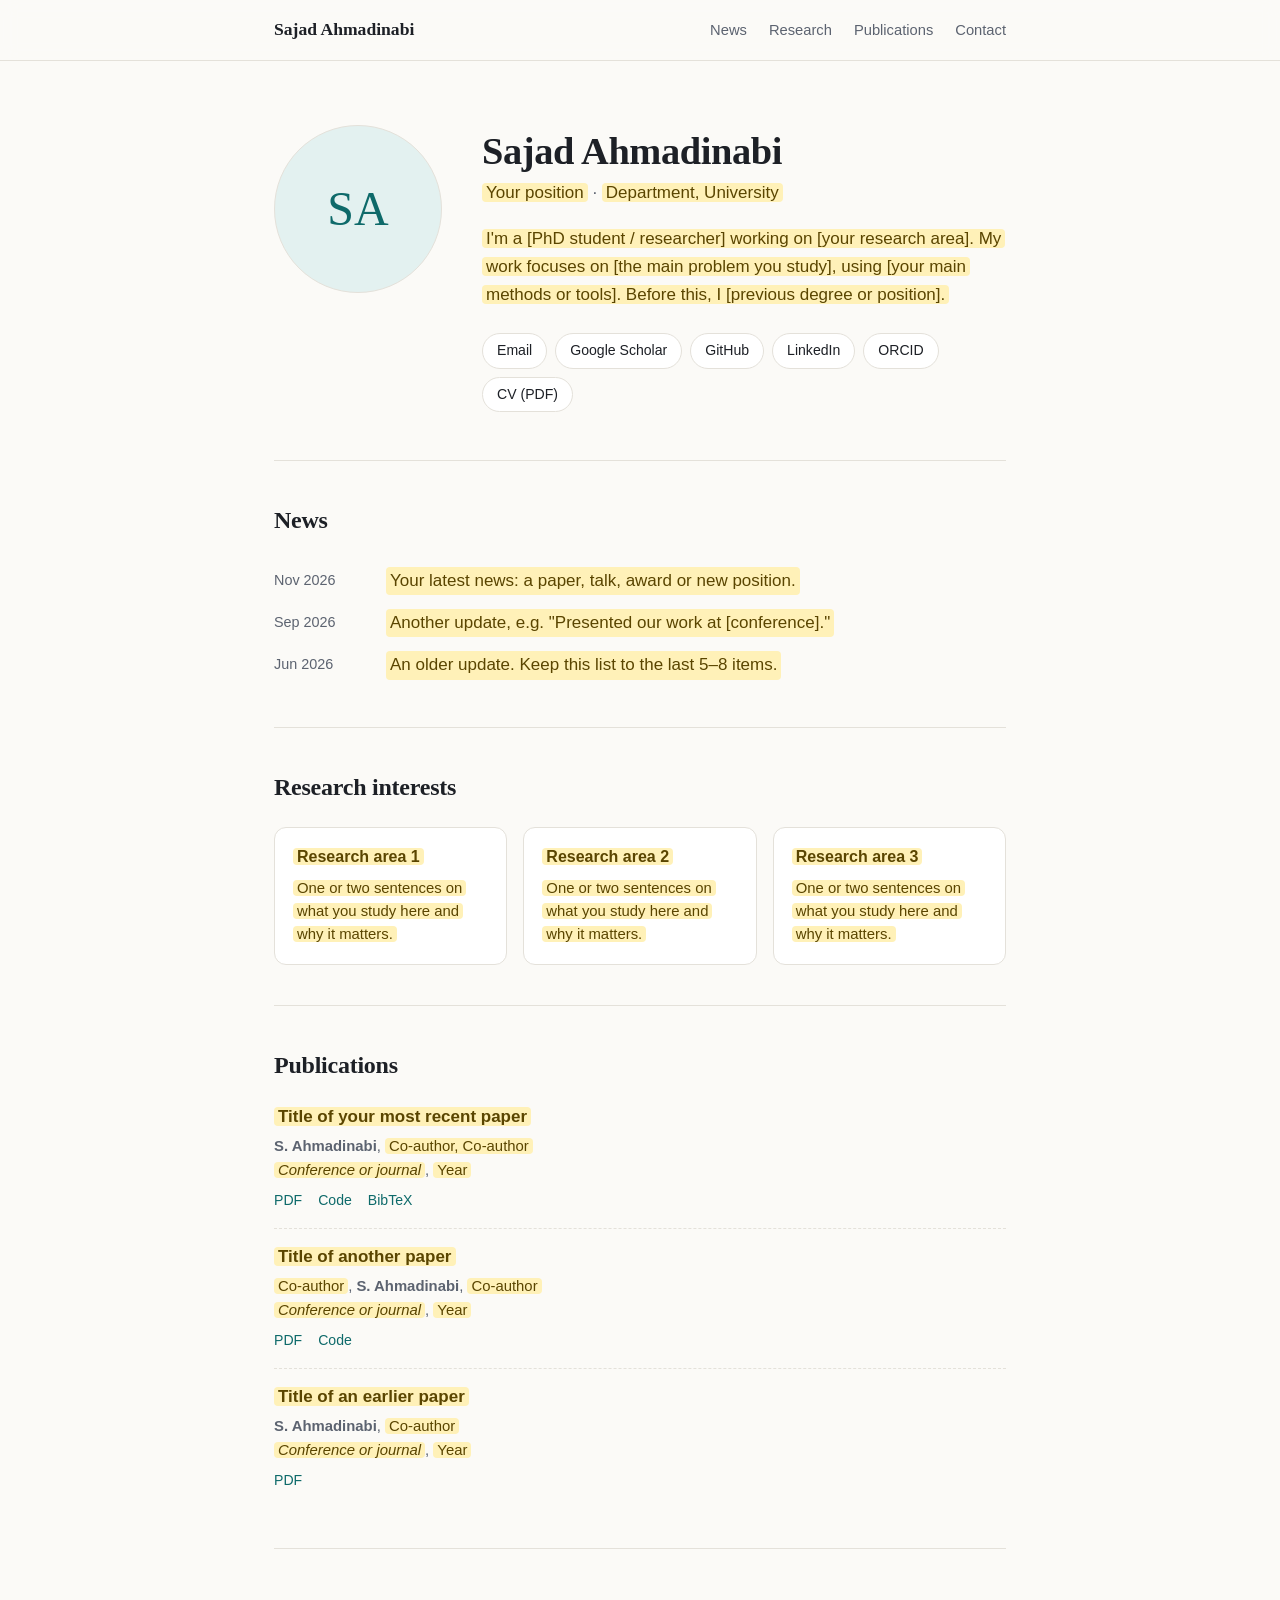
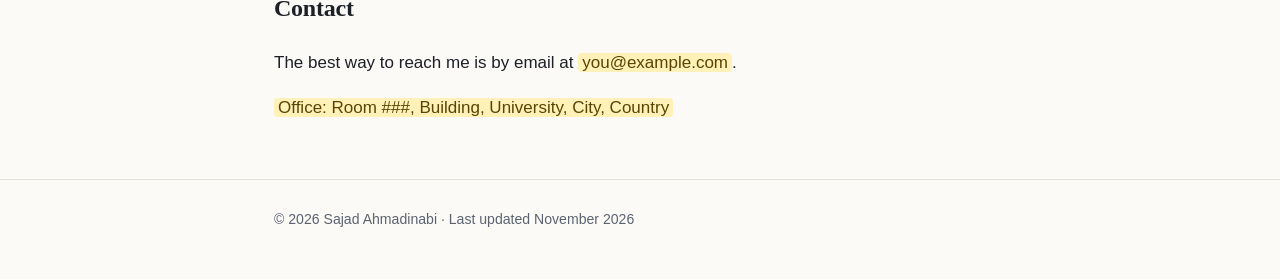
==== index.html @ 88eba930 "First draft of personal website Co-Authored-By: Claude Opus 5.5 <noreply@anthropic.com>" ====
<!DOCTYPE html>
<html lang="en">
<head>
  <meta charset="utf-8">
  <meta name="viewport" content="width=device-width, initial-scale=1">
  <title>Sajad Ahmadinabi</title>
  <meta name="description" content="Personal website of Sajad Ahmadinabi: research, publications and contact.">
  <link rel="stylesheet" href="style.css">
</head>
<body>
  <!--
    DRAFT: everything highlighted in yellow (class="todo") is placeholder text.
    Replace it with your own content, then remove the <span class="todo"> wrapper.
  -->

  <header class="site-header">
    <div class="wrap header-inner">
      <a class="brand" href="#top">Sajad Ahmadinabi</a>
      <nav aria-label="Sections">
        <a href="#news">News</a>
        <a href="#research">Research</a>
        <a href="#publications">Publications</a>
        <a href="#contact">Contact</a>
      </nav>
    </div>
  </header>

  <main id="top" class="wrap">

    <!-- ===== About ===== -->
    <section class="hero" aria-labelledby="name">
      <!-- To use a photo: put photo.jpg in this folder and replace the div below with
           <img class="photo" src="photo.jpg" alt="Photo of Sajad Ahmadinabi"> -->
      <div class="photo" aria-hidden="true">SA</div>

      <div>
        <h1 id="name">Sajad Ahmadinabi</h1>
        <p class="role"><span class="todo">Your position</span> · <span class="todo">Department, University</span></p>

        <p>
          <span class="todo">I'm a [PhD student / researcher] working on [your research area].
          My work focuses on [the main problem you study], using [your main methods or tools].
          Before this, I [previous degree or position].</span>
        </p>

        <ul class="links">
          <li><a href="mailto:you@example.com">Email</a></li>
          <li><a href="#" title="Add your Google Scholar link">Google Scholar</a></li>
          <li><a href="#" title="Add your GitHub link">GitHub</a></li>
          <li><a href="#" title="Add your LinkedIn link">LinkedIn</a></li>
          <li><a href="#" title="Add your ORCID link">ORCID</a></li>
          <li><a href="cv.pdf">CV (PDF)</a></li>
        </ul>
      </div>
    </section>

    <!-- ===== News ===== -->
    <section id="news" aria-labelledby="news-title">
      <h2 id="news-title">News</h2>
      <ul class="news">
        <li>
          <time datetime="2026-11">Nov 2026</time>
          <span class="todo">Your latest news: a paper, talk, award or new position.</span>
        </li>
        <li>
          <time datetime="2026-09">Sep 2026</time>
          <span class="todo">Another update, e.g. "Presented our work at [conference]."</span>
        </li>
        <li>
          <time datetime="2026-06">Jun 2026</time>
          <span class="todo">An older update. Keep this list to the last 5–8 items.</span>
        </li>
      </ul>
    </section>

    <!-- ===== Research ===== -->
    <section id="research" aria-labelledby="research-title">
      <h2 id="research-title">Research interests</h2>
      <div class="cards">
        <article class="card">
          <h3><span class="todo">Research area 1</span></h3>
          <p><span class="todo">One or two sentences on what you study here and why it matters.</span></p>
        </article>
        <article class="card">
          <h3><span class="todo">Research area 2</span></h3>
          <p><span class="todo">One or two sentences on what you study here and why it matters.</span></p>
        </article>
        <article class="card">
          <h3><span class="todo">Research area 3</span></h3>
          <p><span class="todo">One or two sentences on what you study here and why it matters.</span></p>
        </article>
      </div>
    </section>

    <!-- ===== Publications ===== -->
    <section id="publications" aria-labelledby="pubs-title">
      <h2 id="pubs-title">Publications</h2>
      <ol class="pubs" reversed>
        <li>
          <span class="pub-title"><span class="todo">Title of your most recent paper</span></span>
          <span class="pub-authors"><strong>S. Ahmadinabi</strong>, <span class="todo">Co-author, Co-author</span></span>
          <span class="pub-venue"><em class="todo">Conference or journal</em>, <span class="todo">Year</span></span>
          <span class="pub-links"><a href="#">PDF</a><a href="#">Code</a><a href="#">BibTeX</a></span>
        </li>
        <li>
          <span class="pub-title"><span class="todo">Title of another paper</span></span>
          <span class="pub-authors"><span class="todo">Co-author</span>, <strong>S. Ahmadinabi</strong>, <span class="todo">Co-author</span></span>
          <span class="pub-venue"><em class="todo">Conference or journal</em>, <span class="todo">Year</span></span>
          <span class="pub-links"><a href="#">PDF</a><a href="#">Code</a></span>
        </li>
        <li>
          <span class="pub-title"><span class="todo">Title of an earlier paper</span></span>
          <span class="pub-authors"><strong>S. Ahmadinabi</strong>, <span class="todo">Co-author</span></span>
          <span class="pub-venue"><em class="todo">Conference or journal</em>, <span class="todo">Year</span></span>
          <span class="pub-links"><a href="#">PDF</a></span>
        </li>
      </ol>
    </section>

    <!-- ===== Contact ===== -->
    <section id="contact" aria-labelledby="contact-title">
      <h2 id="contact-title">Contact</h2>
      <p>
        The best way to reach me is by email at
        <a href="mailto:you@example.com"><span class="todo">you@example.com</span></a>.
      </p>
      <p class="muted"><span class="todo">Office: Room ###, Building, University, City, Country</span></p>
    </section>

  </main>

  <footer>
    <div class="wrap">
      © 2026 Sajad Ahmadinabi · Last updated November 2026
    </div>
  </footer>
</body>
</html>
---- style.css ----
/* ---------- Colors & fonts (edit these to restyle the whole site) ---------- */
:root {
  --bg: #fbfaf7;
  --surface: #ffffff;
  --text: #1d2026;
  --muted: #5c6370;
  --line: #e4e1da;
  --accent: #0e6a6a;
  --accent-soft: #e3f1f0;
  --todo: #fff1b8;
  --todo-text: #5a4500;
  --serif: "Iowan Old Style", "Palatino Linotype", Palatino, Georgia, serif;
  --sans: -apple-system, BlinkMacSystemFont, "Segoe UI", Roboto, "Helvetica Neue", Arial, sans-serif;
}

@media (prefers-color-scheme: dark) {
  :root {
    --bg: #14161a;
    --surface: #1b1e23;
    --text: #e7e8ea;
    --muted: #9aa1ab;
    --line: #2b2f36;
    --accent: #6cc7c1;
    --accent-soft: #1d3332;
    --todo: #4a3f12;
    --todo-text: #ffe9a3;
  }
}

/* ---------- Base ---------- */
* { box-sizing: border-box; }

html {
  scroll-behavior: smooth;
  scroll-padding-top: 76px;
}

body {
  margin: 0;
  background: var(--bg);
  color: var(--text);
  font: 17px/1.65 var(--sans);
  -webkit-font-smoothing: antialiased;
}

.wrap {
  max-width: 780px;
  margin: 0 auto;
  padding: 0 24px;
}

a { color: var(--accent); text-decoration: none; }
a:hover { text-decoration: underline; text-underline-offset: 3px; }

h1, h2 {
  font-family: var(--serif);
  font-weight: 600;
  letter-spacing: -0.01em;
}

.muted { color: var(--muted); }

/* Placeholder highlight: delete once all content is filled in */
.todo {
  background: var(--todo);
  color: var(--todo-text);
  border-radius: 4px;
  padding: 0 4px;
  -webkit-box-decoration-break: clone;
  box-decoration-break: clone;
}

/* ---------- Header ---------- */
.site-header {
  position: sticky;
  top: 0;
  z-index: 10;
  background: color-mix(in srgb, var(--bg) 88%, transparent);
  -webkit-backdrop-filter: blur(8px);
  backdrop-filter: blur(8px);
  border-bottom: 1px solid var(--line);
}

.header-inner {
  display: flex;
  align-items: center;
  justify-content: space-between;
  gap: 16px;
  height: 60px;
}

.brand {
  font-family: var(--serif);
  font-weight: 600;
  font-size: 1.1rem;
  color: var(--text);
}
.brand:hover { text-decoration: none; }

nav { display: flex; gap: 22px; font-size: 0.92rem; }
nav a { color: var(--muted); }
nav a:hover { color: var(--text); text-decoration: none; }

/* ---------- Sections ---------- */
section {
  padding: 40px 0;
  border-top: 1px solid var(--line);
}

h2 { font-size: 1.5rem; margin: 0 0 20px; }

/* ---------- Hero / About ---------- */
.hero {
  display: grid;
  grid-template-columns: 168px 1fr;
  gap: 40px;
  align-items: start;
  padding: 64px 0 48px;
  border-top: 0;
}

.photo {
  width: 168px;
  height: 168px;
  border-radius: 50%;
  border: 1px solid var(--line);
  background: var(--accent-soft);
  color: var(--accent);
  display: grid;
  place-items: center;
  font-family: var(--serif);
  font-size: 3rem;
  object-fit: cover;
}

h1 {
  font-size: 2.4rem;
  line-height: 1.15;
  margin: 4px 0 6px;
}

.role { color: var(--muted); margin: 0 0 18px; }

.links {
  list-style: none;
  padding: 0;
  margin: 24px 0 0;
  display: flex;
  flex-wrap: wrap;
  gap: 8px;
}

.links a {
  display: inline-block;
  padding: 5px 14px;
  border: 1px solid var(--line);
  border-radius: 999px;
  background: var(--surface);
  color: var(--text);
  font-size: 0.88rem;
}
.links a:hover {
  border-color: var(--accent);
  color: var(--accent);
  text-decoration: none;
}

/* ---------- News ---------- */
.news { list-style: none; margin: 0; padding: 0; }

.news li {
  display: grid;
  grid-template-columns: 96px 1fr;
  gap: 16px;
  padding: 7px 0;
}

.news li > span { justify-self: start; }

.news time {
  color: var(--muted);
  font-size: 0.9rem;
  font-variant-numeric: tabular-nums;
  padding-top: 2px;
}

/* ---------- Research cards ---------- */
.cards {
  display: grid;
  grid-template-columns: repeat(3, 1fr);
  gap: 16px;
}

.card {
  background: var(--surface);
  border: 1px solid var(--line);
  border-radius: 12px;
  padding: 18px;
}
.card h3 { margin: 0 0 8px; font-size: 1rem; line-height: 1.4; }
.card p { margin: 0; color: var(--muted); font-size: 0.93rem; line-height: 1.55; }

/* ---------- Publications ---------- */
.pubs { list-style: none; margin: 0; padding: 0; }

.pubs li {
  padding: 16px 0;
  border-bottom: 1px dashed var(--line);
}
.pubs li:first-child { padding-top: 0; }
.pubs li:last-child { border-bottom: 0; }

.pub-title { display: block; font-weight: 600; line-height: 1.45; margin-bottom: 4px; }
.pub-authors,
.pub-venue { display: block; color: var(--muted); font-size: 0.93rem; }

.pub-links {
  display: flex;
  gap: 16px;
  margin-top: 6px;
  font-size: 0.88rem;
}

/* ---------- Footer ---------- */
footer {
  border-top: 1px solid var(--line);
  padding: 28px 0 48px;
  color: var(--muted);
  font-size: 0.88rem;
}

/* ---------- Small screens ---------- */
@media (max-width: 680px) {
  body { font-size: 16px; }
  .hero { grid-template-columns: 1fr; gap: 20px; padding: 40px 0 36px; }
  .photo { width: 116px; height: 116px; font-size: 2.2rem; }
  h1 { font-size: 2rem; }
  .cards { grid-template-columns: 1fr; }
  .news li { grid-template-columns: 1fr; gap: 0; }
}

@media (max-width: 520px) {
  .brand { display: none; }
  nav { width: 100%; justify-content: space-between; gap: 0; }
}
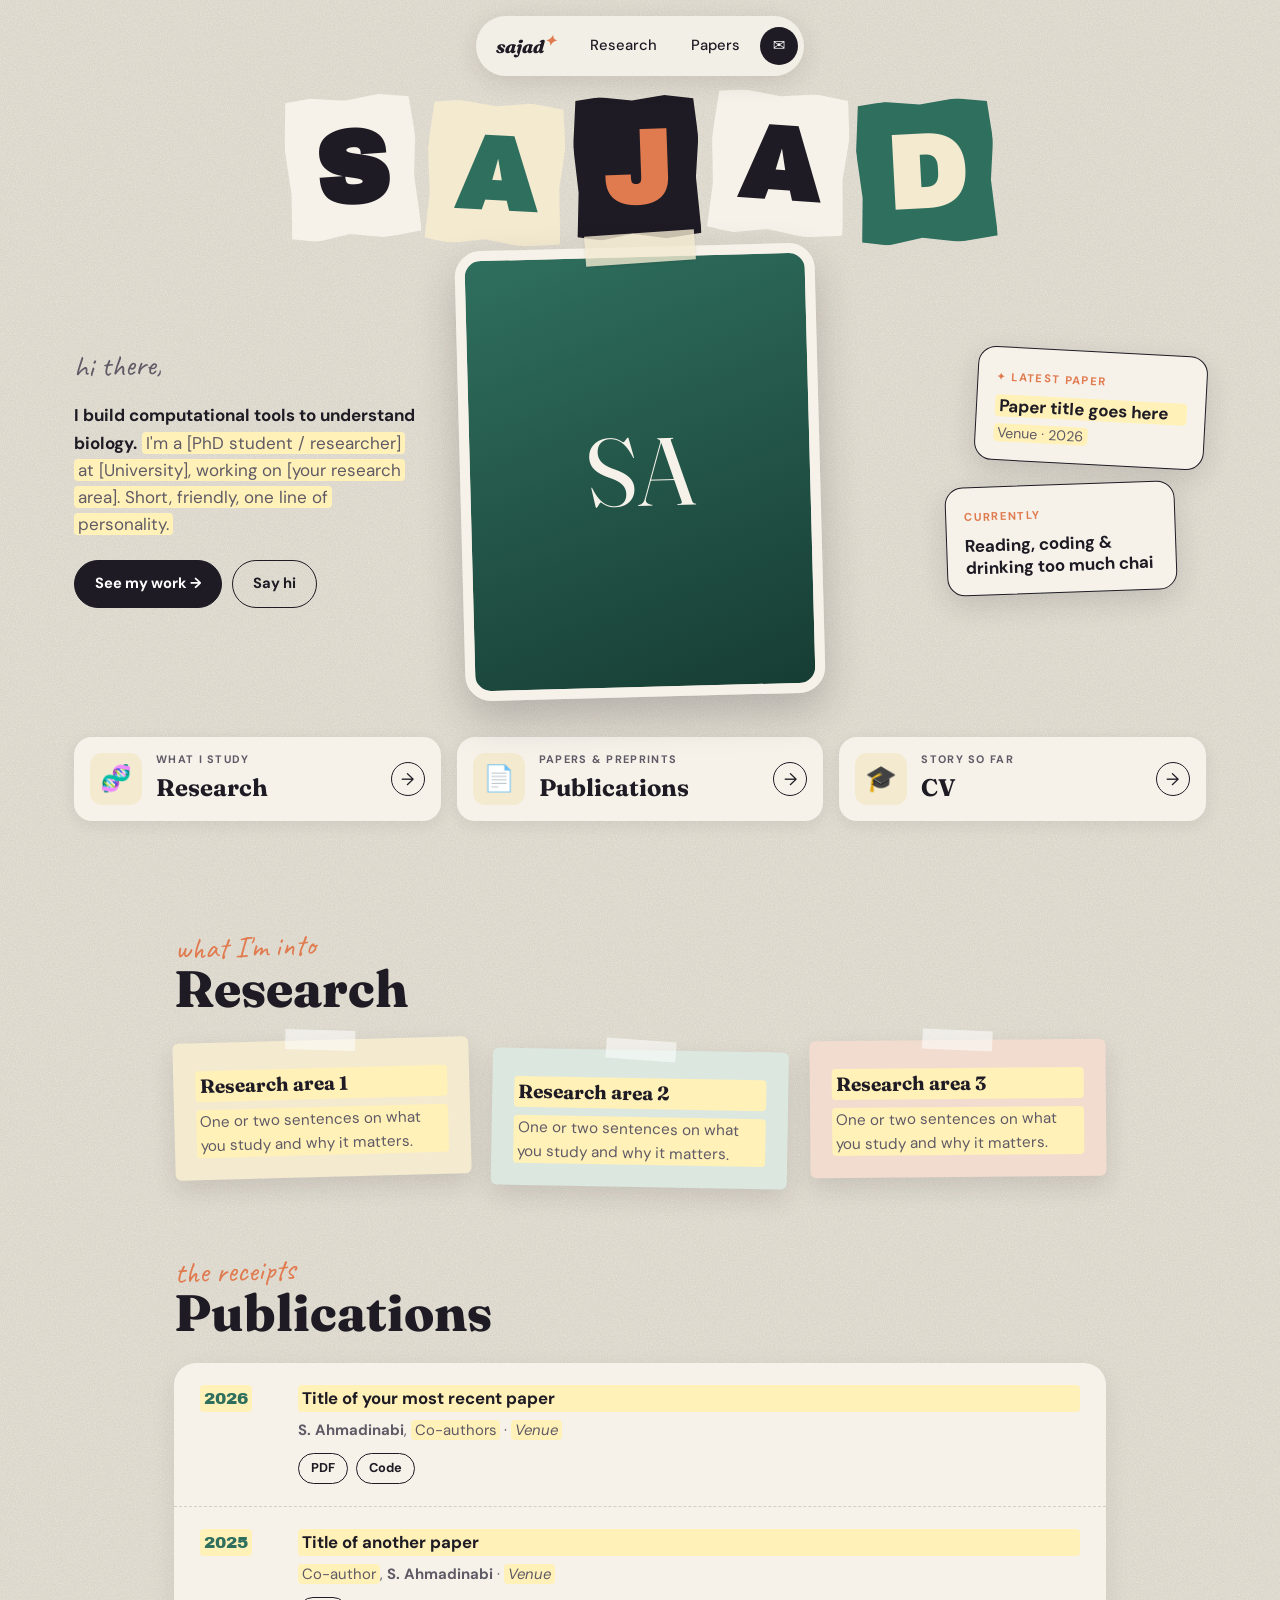
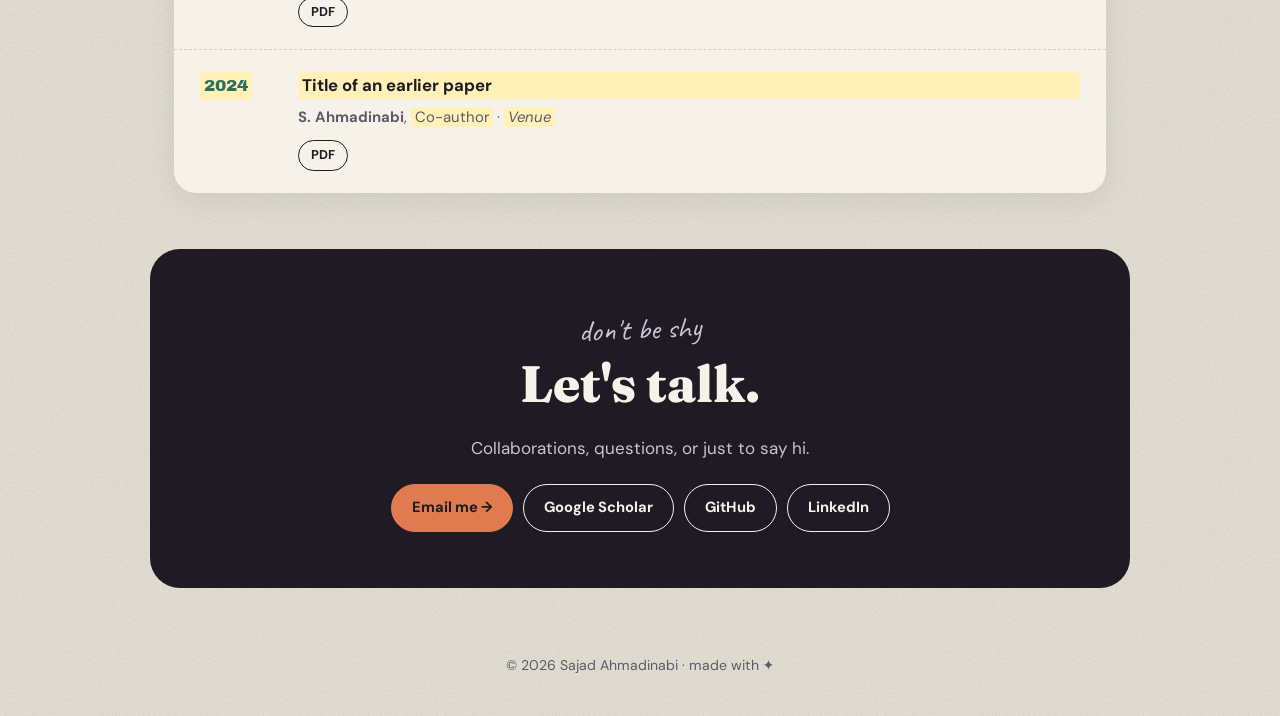
==== commit 6d34ea84: "Redesign in scrapbook collage style Co-Authored-By: Claude Opus 5.5 <noreply@anthropic.com>" ====
--- a/index.html
+++ b/index.html
@@ -5,134 +5,97 @@
   <meta name="viewport" content="width=device-width, initial-scale=1">
   <title>Sajad Ahmadinabi</title>
   <meta name="description" content="Personal website of Sajad Ahmadinabi: research, publications and contact.">
+  <link rel="preconnect" href="https://fonts.googleapis.com">
+  <link rel="preconnect" href="https://fonts.gstatic.com" crossorigin>
+  <link href="https://fonts.googleapis.com/css2?family=Archivo+Black&family=Caveat:wght@600&family=DM+Sans:opsz,wght@9..40,400;9..40,500;9..40,700&family=Fraunces:opsz,wght@9..144,700;9..144,800&display=swap" rel="stylesheet">
   <link rel="stylesheet" href="style.css">
 </head>
 <body>
-  <!--
-    DRAFT: everything highlighted in yellow (class="todo") is placeholder text.
-    Replace it with your own content, then remove the <span class="todo"> wrapper.
-  -->
+  <!-- Yellow-highlighted text (class="todo") is placeholder content to replace. -->
 
-  <header class="site-header">
-    <div class="wrap header-inner">
-      <a class="brand" href="#top">Sajad Ahmadinabi</a>
-      <nav aria-label="Sections">
-        <a href="#news">News</a>
-        <a href="#research">Research</a>
-        <a href="#publications">Publications</a>
-        <a href="#contact">Contact</a>
-      </nav>
+  <nav class="pill-nav" aria-label="Sections">
+    <a class="logo" href="#top">sajad<span class="spark">✦</span></a>
+    <a href="#research">Research</a>
+    <a href="#publications">Papers</a>
+    <a href="#contact" class="nav-dot" aria-label="Contact">✉</a>
+  </nav>
+
+  <header id="top" class="hero">
+    <h1 class="tiles" aria-label="Sajad">
+      <span class="tile t1">S</span><span class="tile t2">A</span><span class="tile t3">J</span><span class="tile t4">A</span><span class="tile t5">D</span>
+    </h1>
+
+    <div class="hero-grid">
+      <div class="intro">
+        <p class="hand">hi there,</p>
+        <p><strong>I build computational tools to understand biology.</strong>
+          <span class="todo">I'm a [PhD student / researcher] at [University], working on [your research area]. Short, friendly, one line of personality.</span></p>
+        <div class="btns">
+          <a class="btn dark" href="#publications">See my work <span>→</span></a>
+          <a class="btn" href="#contact">Say hi</a>
+        </div>
+      </div>
+
+      <div class="portrait">
+        <!-- Replace with: <img src="photo.png" alt="Sajad Ahmadinabi"> (a cut-out PNG looks best) -->
+        <div class="portrait-ph">SA</div>
+        <span class="tape"></span>
+      </div>
+
+      <div class="floaters">
+        <div class="float-card c1">
+          <span class="tag">✦ Latest paper</span>
+          <p class="todo">Paper title goes here</p>
+          <small class="todo">Venue · 2026</small>
+        </div>
+        <div class="float-card c2">
+          <span class="tag">Currently</span>
+          <p>Reading, coding &amp; drinking too much chai</p>
+        </div>
+      </div>
+    </div>
+
+    <div class="nav-cards">
+      <a href="#research" class="ncard"><span class="nicon">🧬</span><span><small>What I study</small><b>Research</b></span><i>→</i></a>
+      <a href="#publications" class="ncard"><span class="nicon">📄</span><span><small>Papers &amp; preprints</small><b>Publications</b></span><i>→</i></a>
+      <a href="cv.pdf" class="ncard"><span class="nicon">🎓</span><span><small>Story so far</small><b>CV</b></span><i>→</i></a>
     </div>
   </header>
 
-  <main id="top" class="wrap">
-
-    <!-- ===== About ===== -->
-    <section class="hero" aria-labelledby="name">
-      <!-- To use a photo: put photo.jpg in this folder and replace the div below with
-           <img class="photo" src="photo.jpg" alt="Photo of Sajad Ahmadinabi"> -->
-      <div class="photo" aria-hidden="true">SA</div>
-
-      <div>
-        <h1 id="name">Sajad Ahmadinabi</h1>
-        <p class="role"><span class="todo">Your position</span> · <span class="todo">Department, University</span></p>
-
-        <p>
-          <span class="todo">I'm a [PhD student / researcher] working on [your research area].
-          My work focuses on [the main problem you study], using [your main methods or tools].
-          Before this, I [previous degree or position].</span>
-        </p>
-
-        <ul class="links">
-          <li><a href="mailto:you@example.com">Email</a></li>
-          <li><a href="#" title="Add your Google Scholar link">Google Scholar</a></li>
-          <li><a href="#" title="Add your GitHub link">GitHub</a></li>
-          <li><a href="#" title="Add your LinkedIn link">LinkedIn</a></li>
-          <li><a href="#" title="Add your ORCID link">ORCID</a></li>
-          <li><a href="cv.pdf">CV (PDF)</a></li>
-        </ul>
+  <main>
+    <section id="research" class="sheet">
+      <p class="hand">what I'm into</p>
+      <h2>Research</h2>
+      <div class="cards">
+        <article class="note n1"><h3 class="todo">Research area 1</h3><p class="todo">One or two sentences on what you study and why it matters.</p></article>
+        <article class="note n2"><h3 class="todo">Research area 2</h3><p class="todo">One or two sentences on what you study and why it matters.</p></article>
+        <article class="note n3"><h3 class="todo">Research area 3</h3><p class="todo">One or two sentences on what you study and why it matters.</p></article>
       </div>
     </section>
 
-    <!-- ===== News ===== -->
-    <section id="news" aria-labelledby="news-title">
-      <h2 id="news-title">News</h2>
-      <ul class="news">
-        <li>
-          <time datetime="2026-11">Nov 2026</time>
-          <span class="todo">Your latest news: a paper, talk, award or new position.</span>
-        </li>
-        <li>
-          <time datetime="2026-09">Sep 2026</time>
-          <span class="todo">Another update, e.g. "Presented our work at [conference]."</span>
-        </li>
-        <li>
-          <time datetime="2026-06">Jun 2026</time>
-          <span class="todo">An older update. Keep this list to the last 5–8 items.</span>
-        </li>
-      </ul>
-    </section>
-
-    <!-- ===== Research ===== -->
-    <section id="research" aria-labelledby="research-title">
-      <h2 id="research-title">Research interests</h2>
-      <div class="cards">
-        <article class="card">
-          <h3><span class="todo">Research area 1</span></h3>
-          <p><span class="todo">One or two sentences on what you study here and why it matters.</span></p>
-        </article>
-        <article class="card">
-          <h3><span class="todo">Research area 2</span></h3>
-          <p><span class="todo">One or two sentences on what you study here and why it matters.</span></p>
-        </article>
-        <article class="card">
-          <h3><span class="todo">Research area 3</span></h3>
-          <p><span class="todo">One or two sentences on what you study here and why it matters.</span></p>
-        </article>
-      </div>
-    </section>
-
-    <!-- ===== Publications ===== -->
-    <section id="publications" aria-labelledby="pubs-title">
-      <h2 id="pubs-title">Publications</h2>
-      <ol class="pubs" reversed>
-        <li>
-          <span class="pub-title"><span class="todo">Title of your most recent paper</span></span>
-          <span class="pub-authors"><strong>S. Ahmadinabi</strong>, <span class="todo">Co-author, Co-author</span></span>
-          <span class="pub-venue"><em class="todo">Conference or journal</em>, <span class="todo">Year</span></span>
-          <span class="pub-links"><a href="#">PDF</a><a href="#">Code</a><a href="#">BibTeX</a></span>
-        </li>
-        <li>
-          <span class="pub-title"><span class="todo">Title of another paper</span></span>
-          <span class="pub-authors"><span class="todo">Co-author</span>, <strong>S. Ahmadinabi</strong>, <span class="todo">Co-author</span></span>
-          <span class="pub-venue"><em class="todo">Conference or journal</em>, <span class="todo">Year</span></span>
-          <span class="pub-links"><a href="#">PDF</a><a href="#">Code</a></span>
-        </li>
-        <li>
-          <span class="pub-title"><span class="todo">Title of an earlier paper</span></span>
-          <span class="pub-authors"><strong>S. Ahmadinabi</strong>, <span class="todo">Co-author</span></span>
-          <span class="pub-venue"><em class="todo">Conference or journal</em>, <span class="todo">Year</span></span>
-          <span class="pub-links"><a href="#">PDF</a></span>
-        </li>
+    <section id="publications" class="sheet">
+      <p class="hand">the receipts</p>
+      <h2>Publications</h2>
+      <ol class="pubs">
+        <li><span class="yr todo">2026</span><div><b class="todo">Title of your most recent paper</b><span><strong>S. Ahmadinabi</strong>, <span class="todo">Co-authors</span> · <em class="todo">Venue</em></span><nav><a href="#">PDF</a><a href="#">Code</a></nav></div></li>
+        <li><span class="yr todo">2025</span><div><b class="todo">Title of another paper</b><span><span class="todo">Co-author</span>, <strong>S. Ahmadinabi</strong> · <em class="todo">Venue</em></span><nav><a href="#">PDF</a></nav></div></li>
+        <li><span class="yr todo">2024</span><div><b class="todo">Title of an earlier paper</b><span><strong>S. Ahmadinabi</strong>, <span class="todo">Co-author</span> · <em class="todo">Venue</em></span><nav><a href="#">PDF</a></nav></div></li>
       </ol>
     </section>
 
-    <!-- ===== Contact ===== -->
-    <section id="contact" aria-labelledby="contact-title">
-      <h2 id="contact-title">Contact</h2>
-      <p>
-        The best way to reach me is by email at
-        <a href="mailto:you@example.com"><span class="todo">you@example.com</span></a>.
-      </p>
-      <p class="muted"><span class="todo">Office: Room ###, Building, University, City, Country</span></p>
+    <section id="contact" class="sheet contact">
+      <p class="hand">don't be shy</p>
+      <h2>Let's talk.</h2>
+      <p>Collaborations, questions, or just to say hi.</p>
+      <div class="btns center">
+        <a class="btn dark" href="mailto:you@example.com">Email me <span>→</span></a>
+        <a class="btn" href="#">Google Scholar</a>
+        <a class="btn" href="https://github.com/sajadahmadi14">GitHub</a>
+        <a class="btn" href="#">LinkedIn</a>
+      </div>
     </section>
-
   </main>
 
-  <footer>
-    <div class="wrap">
-      © 2026 Sajad Ahmadinabi · Last updated November 2026
-    </div>
-  </footer>
+  <footer>© 2026 Sajad Ahmadinabi · made with ✦</footer>
 </body>
 </html>
--- a/style.css
+++ b/style.css
@@ -1,245 +1,164 @@
-/* ---------- Colors & fonts (edit these to restyle the whole site) ---------- */
 :root {
-  --bg: #fbfaf7;
-  --surface: #ffffff;
-  --text: #1d2026;
-  --muted: #5c6370;
-  --line: #e4e1da;
-  --accent: #0e6a6a;
-  --accent-soft: #e3f1f0;
+  --paper: #e9e4d8;
+  --ink: #1e1b24;
+  --muted: #5f5a66;
+  --card: #f6f2ea;
+  --cream: #f3ead0;
+  --accent: #2f6f5e;   /* deep green */
+  --pop: #e07a4f;      /* tangerine */
   --todo: #fff1b8;
-  --todo-text: #5a4500;
-  --serif: "Iowan Old Style", "Palatino Linotype", Palatino, Georgia, serif;
-  --sans: -apple-system, BlinkMacSystemFont, "Segoe UI", Roboto, "Helvetica Neue", Arial, sans-serif;
+  --display: "Archivo Black", Impact, sans-serif;
+  --serif: "Fraunces", Georgia, serif;
+  --hand: "Caveat", cursive;
+  --sans: "DM Sans", -apple-system, system-ui, sans-serif;
 }
 
-@media (prefers-color-scheme: dark) {
-  :root {
-    --bg: #14161a;
-    --surface: #1b1e23;
-    --text: #e7e8ea;
-    --muted: #9aa1ab;
-    --line: #2b2f36;
-    --accent: #6cc7c1;
-    --accent-soft: #1d3332;
-    --todo: #4a3f12;
-    --todo-text: #ffe9a3;
-  }
+* { box-sizing: border-box; }
+html { scroll-behavior: smooth; }
+body {
+  margin: 0;
+  color: var(--ink);
+  font: 17px/1.6 var(--sans);
+  background-color: var(--paper);
+  /* paper grain */
+  background-image: url("data:image/svg+xml,%3Csvg xmlns='http://www.w3.org/2000/svg' width='220' height='220'%3E%3Cfilter id='n'%3E%3CfeTurbulence type='fractalNoise' baseFrequency='.85' numOctaves='3' stitchTiles='stitch'/%3E%3CfeColorMatrix values='0 0 0 0 0 0 0 0 0 0 0 0 0 0 0 0 0 0 .09 0'/%3E%3C/filter%3E%3Crect width='100%25' height='100%25' filter='url(%23n)'/%3E%3C/svg%3E");
+}
+a { color: inherit; }
+.todo { background: var(--todo); border-radius: 4px; padding: 0 4px; box-decoration-break: clone; -webkit-box-decoration-break: clone; }
+.hand { font-family: var(--hand); font-size: 1.9rem; color: var(--pop); margin: 0 0 4px; transform: rotate(-2deg); }
+
+/* ---------- Pill nav ---------- */
+.pill-nav {
+  position: fixed; top: 16px; left: 50%; transform: translateX(-50%); z-index: 50;
+  display: flex; align-items: center; gap: 6px; padding: 6px;
+  background: rgba(246, 242, 234, .85); backdrop-filter: blur(10px); -webkit-backdrop-filter: blur(10px);
+  border-radius: 999px; box-shadow: 0 6px 24px rgba(30, 27, 36, .12);
+}
+.pill-nav a { text-decoration: none; font-weight: 500; font-size: .92rem; padding: 8px 14px; border-radius: 999px; }
+.pill-nav a:hover { background: rgba(30, 27, 36, .07); }
+.pill-nav .logo { font-family: var(--serif); font-style: italic; font-weight: 800; font-size: 1.15rem; }
+.spark { color: var(--pop); font-size: .8em; vertical-align: super; }
+.pill-nav .nav-dot { background: var(--ink); color: #fff; width: 38px; height: 38px; display: grid; place-items: center; padding: 0; }
+.pill-nav .nav-dot:hover { background: var(--accent); }
+
+/* ---------- Hero ---------- */
+.hero { max-width: 1180px; margin: 0 auto; padding: 96px 24px 32px; }
+
+.tiles { display: flex; justify-content: center; gap: 10px; margin: 0 0 8px; }
+.tile {
+  font-family: var(--display); font-size: clamp(3rem, 9vw, 6.4rem); line-height: 1;
+  padding: .22em .28em .18em; display: inline-block;
+  clip-path: polygon(3% 2%, 22% 0, 48% 3%, 74% 0, 97% 3%, 100% 30%, 97% 58%, 100% 97%, 72% 100%, 45% 96%, 20% 100%, 1% 97%, 3% 66%, 0 34%);
+  box-shadow: 0 3px 0 rgba(0,0,0,.08);
+  animation: drop .6s cubic-bezier(.2,.9,.3,1.3) backwards;
+}
+.t1 { background: var(--card); transform: rotate(-4deg); animation-delay: .05s; }
+.t2 { background: var(--cream); color: var(--accent); transform: rotate(3deg) translateY(6px); animation-delay: .12s; }
+.t3 { background: var(--ink); color: var(--pop); transform: rotate(-2deg); animation-delay: .19s; }
+.t4 { background: var(--card); transform: rotate(4deg) translateY(-4px); animation-delay: .26s; }
+.t5 { background: var(--accent); color: var(--cream); transform: rotate(-3deg) translateY(4px); animation-delay: .33s; }
+@keyframes drop { from { opacity: 0; translate: 0 -40px; } }
+
+.hero-grid { display: grid; grid-template-columns: 1fr 1.1fr 1fr; gap: 28px; align-items: center; }
+.intro p { color: var(--muted); max-width: 30ch; }
+.intro strong { color: var(--ink); }
+
+.btns { display: flex; flex-wrap: wrap; gap: 10px; margin-top: 22px; }
+.btns.center { justify-content: center; }
+.btn {
+  text-decoration: none; font-weight: 700; font-size: .92rem;
+  padding: 11px 20px; border-radius: 999px; border: 1.5px solid var(--ink);
+  transition: transform .15s, background .15s;
+}
+.btn:hover { transform: translateY(-2px) rotate(-1deg); }
+.btn.dark { background: var(--ink); color: #fff; }
+.btn.dark:hover { background: var(--accent); border-color: var(--accent); }
+
+.portrait { position: relative; justify-self: center; }
+.portrait img, .portrait-ph {
+  width: min(360px, 80vw); aspect-ratio: 4 / 5; object-fit: cover; display: block;
+  border: 10px solid var(--card); border-radius: 26px;
+  box-shadow: 0 18px 40px rgba(30, 27, 36, .22); transform: rotate(-1.5deg);
+}
+.portrait-ph {
+  display: grid; place-items: center; font-family: var(--serif); font-size: 6rem; color: var(--card);
+  background: linear-gradient(160deg, var(--accent), #173d33);
+}
+.tape {
+  position: absolute; top: -14px; left: 50%; width: 110px; height: 30px; transform: translateX(-50%) rotate(-4deg);
+  background: rgba(243, 234, 208, .8); box-shadow: 0 1px 3px rgba(0,0,0,.1);
 }
 
-/* ---------- Base ---------- */
-* { box-sizing: border-box; }
+.floaters { display: grid; gap: 18px; justify-items: end; }
+.float-card {
+  background: var(--card); border-radius: 18px; padding: 14px 18px; width: 230px;
+  box-shadow: 0 10px 28px rgba(30, 27, 36, .14); border: 1.5px solid var(--ink);
+  animation: bob 5s ease-in-out infinite;
+}
+.float-card p { margin: 6px 0 2px; font-weight: 700; line-height: 1.3; }
+.float-card small { color: var(--muted); }
+.c1 { transform: rotate(3deg); }
+.c2 { transform: rotate(-2deg); margin-right: 30px; animation-delay: -2.5s; }
+.tag { font-size: .7rem; font-weight: 700; letter-spacing: .12em; text-transform: uppercase; color: var(--pop); }
+@keyframes bob { 50% { translate: 0 -8px; } }
 
-html {
-  scroll-behavior: smooth;
-  scroll-padding-top: 76px;
+.nav-cards { display: grid; grid-template-columns: repeat(3, 1fr); gap: 16px; margin-top: 40px; }
+.ncard {
+  display: flex; align-items: center; gap: 14px; text-decoration: none;
+  background: var(--card); border-radius: 18px; padding: 14px 16px;
+  box-shadow: 0 4px 16px rgba(30, 27, 36, .08); transition: transform .2s;
 }
-
-body {
-  margin: 0;
-  background: var(--bg);
-  color: var(--text);
-  font: 17px/1.65 var(--sans);
-  -webkit-font-smoothing: antialiased;
-}
-
-.wrap {
-  max-width: 780px;
-  margin: 0 auto;
-  padding: 0 24px;
-}
-
-a { color: var(--accent); text-decoration: none; }
-a:hover { text-decoration: underline; text-underline-offset: 3px; }
-
-h1, h2 {
-  font-family: var(--serif);
-  font-weight: 600;
-  letter-spacing: -0.01em;
-}
-
-.muted { color: var(--muted); }
-
-/* Placeholder highlight: delete once all content is filled in */
-.todo {
-  background: var(--todo);
-  color: var(--todo-text);
-  border-radius: 4px;
-  padding: 0 4px;
-  -webkit-box-decoration-break: clone;
-  box-decoration-break: clone;
-}
-
-/* ---------- Header ---------- */
-.site-header {
-  position: sticky;
-  top: 0;
-  z-index: 10;
-  background: color-mix(in srgb, var(--bg) 88%, transparent);
-  -webkit-backdrop-filter: blur(8px);
-  backdrop-filter: blur(8px);
-  border-bottom: 1px solid var(--line);
-}
-
-.header-inner {
-  display: flex;
-  align-items: center;
-  justify-content: space-between;
-  gap: 16px;
-  height: 60px;
-}
-
-.brand {
-  font-family: var(--serif);
-  font-weight: 600;
-  font-size: 1.1rem;
-  color: var(--text);
-}
-.brand:hover { text-decoration: none; }
-
-nav { display: flex; gap: 22px; font-size: 0.92rem; }
-nav a { color: var(--muted); }
-nav a:hover { color: var(--text); text-decoration: none; }
+.ncard:hover { transform: translateY(-4px) rotate(-.5deg); }
+.nicon { font-size: 1.6rem; width: 52px; height: 52px; display: grid; place-items: center; background: var(--cream); border-radius: 12px; }
+.ncard small { display: block; font-size: .68rem; font-weight: 700; letter-spacing: .12em; text-transform: uppercase; color: var(--muted); }
+.ncard b { font-family: var(--serif); font-size: 1.5rem; }
+.ncard i { margin-left: auto; font-style: normal; width: 34px; height: 34px; border: 1.5px solid var(--ink); border-radius: 50%; display: grid; place-items: center; }
 
 /* ---------- Sections ---------- */
-section {
-  padding: 40px 0;
-  border-top: 1px solid var(--line);
+.sheet { max-width: 980px; margin: 56px auto; padding: 0 24px; }
+h2 { font-family: var(--serif); font-weight: 800; font-size: clamp(2.2rem, 5vw, 3.2rem); margin: 0 0 24px; line-height: 1.05; }
+
+.cards { display: grid; grid-template-columns: repeat(3, 1fr); gap: 22px; }
+.note { padding: 22px; border-radius: 6px; box-shadow: 0 10px 24px rgba(30, 27, 36, .12); position: relative; }
+.note::before { content: ""; position: absolute; top: -10px; left: 50%; width: 70px; height: 20px; transform: translateX(-50%) rotate(3deg); background: rgba(255,255,255,.55); }
+.note h3 { font-family: var(--serif); margin: 6px 0 8px; font-size: 1.2rem; }
+.note p { margin: 0; color: var(--muted); font-size: .95rem; }
+.n1 { background: var(--cream); transform: rotate(-1.5deg); }
+.n2 { background: #dbe7df; transform: rotate(1deg) translateY(10px); }
+.n3 { background: #f2dccf; transform: rotate(-.5deg); }
+
+.pubs { list-style: none; margin: 0; padding: 0; background: var(--card); border-radius: 22px; box-shadow: 0 8px 26px rgba(30, 27, 36, .08); }
+.pubs li { display: grid; grid-template-columns: 80px 1fr; gap: 18px; padding: 22px 26px; border-bottom: 1.5px dashed #d6cfc0; }
+.pubs li:last-child { border-bottom: 0; }
+.yr { font-family: var(--display); color: var(--accent); align-self: start; justify-self: start; }
+.pubs b { display: block; font-size: 1.05rem; margin-bottom: 4px; justify-self: start; }
+.pubs div > span { color: var(--muted); font-size: .93rem; }
+.pubs nav { display: flex; gap: 8px; margin-top: 10px; }
+.pubs nav a { text-decoration: none; font-size: .8rem; font-weight: 700; padding: 4px 12px; border: 1.5px solid var(--ink); border-radius: 999px; }
+.pubs nav a:hover { background: var(--ink); color: #fff; }
+
+.contact { text-align: center; background: var(--ink); color: var(--card); border-radius: 30px; padding: 56px 24px; }
+.contact p { color: #c9c3d2; }
+.contact .btn { border-color: var(--card); }
+.contact .btn.dark { background: var(--pop); border-color: var(--pop); color: var(--ink); }
+
+footer { text-align: center; color: var(--muted); font-size: .88rem; padding: 10px 0 40px; }
+
+/* ---------- Responsive ---------- */
+@media (max-width: 900px) {
+  .hero-grid { grid-template-columns: 1fr; text-align: center; }
+  .intro p { margin-inline: auto; }
+  .btns { justify-content: center; }
+  .floaters { justify-items: center; grid-template-columns: 1fr 1fr; }
+  .c2 { margin-right: 0; }
+  .float-card { width: auto; max-width: 230px; }
+  .nav-cards, .cards { grid-template-columns: 1fr; }
+  .n2 { transform: rotate(1deg); }
 }
-
-h2 { font-size: 1.5rem; margin: 0 0 20px; }
-
-/* ---------- Hero / About ---------- */
-.hero {
-  display: grid;
-  grid-template-columns: 168px 1fr;
-  gap: 40px;
-  align-items: start;
-  padding: 64px 0 48px;
-  border-top: 0;
+@media (max-width: 520px) {
+  .tiles { gap: 5px; }
+  .pill-nav a:not(.logo):not(.nav-dot) { padding: 8px 9px; }
+  .pubs li { grid-template-columns: 1fr; gap: 4px; }
+  .floaters { grid-template-columns: 1fr; }
 }
-
-.photo {
-  width: 168px;
-  height: 168px;
-  border-radius: 50%;
-  border: 1px solid var(--line);
-  background: var(--accent-soft);
-  color: var(--accent);
-  display: grid;
-  place-items: center;
-  font-family: var(--serif);
-  font-size: 3rem;
-  object-fit: cover;
-}
-
-h1 {
-  font-size: 2.4rem;
-  line-height: 1.15;
-  margin: 4px 0 6px;
-}
-
-.role { color: var(--muted); margin: 0 0 18px; }
-
-.links {
-  list-style: none;
-  padding: 0;
-  margin: 24px 0 0;
-  display: flex;
-  flex-wrap: wrap;
-  gap: 8px;
-}
-
-.links a {
-  display: inline-block;
-  padding: 5px 14px;
-  border: 1px solid var(--line);
-  border-radius: 999px;
-  background: var(--surface);
-  color: var(--text);
-  font-size: 0.88rem;
-}
-.links a:hover {
-  border-color: var(--accent);
-  color: var(--accent);
-  text-decoration: none;
-}
-
-/* ---------- News ---------- */
-.news { list-style: none; margin: 0; padding: 0; }
-
-.news li {
-  display: grid;
-  grid-template-columns: 96px 1fr;
-  gap: 16px;
-  padding: 7px 0;
-}
-
-.news li > span { justify-self: start; }
-
-.news time {
-  color: var(--muted);
-  font-size: 0.9rem;
-  font-variant-numeric: tabular-nums;
-  padding-top: 2px;
-}
-
-/* ---------- Research cards ---------- */
-.cards {
-  display: grid;
-  grid-template-columns: repeat(3, 1fr);
-  gap: 16px;
-}
-
-.card {
-  background: var(--surface);
-  border: 1px solid var(--line);
-  border-radius: 12px;
-  padding: 18px;
-}
-.card h3 { margin: 0 0 8px; font-size: 1rem; line-height: 1.4; }
-.card p { margin: 0; color: var(--muted); font-size: 0.93rem; line-height: 1.55; }
-
-/* ---------- Publications ---------- */
-.pubs { list-style: none; margin: 0; padding: 0; }
-
-.pubs li {
-  padding: 16px 0;
-  border-bottom: 1px dashed var(--line);
-}
-.pubs li:first-child { padding-top: 0; }
-.pubs li:last-child { border-bottom: 0; }
-
-.pub-title { display: block; font-weight: 600; line-height: 1.45; margin-bottom: 4px; }
-.pub-authors,
-.pub-venue { display: block; color: var(--muted); font-size: 0.93rem; }
-
-.pub-links {
-  display: flex;
-  gap: 16px;
-  margin-top: 6px;
-  font-size: 0.88rem;
-}
-
-/* ---------- Footer ---------- */
-footer {
-  border-top: 1px solid var(--line);
-  padding: 28px 0 48px;
-  color: var(--muted);
-  font-size: 0.88rem;
-}
-
-/* ---------- Small screens ---------- */
-@media (max-width: 680px) {
-  body { font-size: 16px; }
-  .hero { grid-template-columns: 1fr; gap: 20px; padding: 40px 0 36px; }
-  .photo { width: 116px; height: 116px; font-size: 2.2rem; }
-  h1 { font-size: 2rem; }
-  .cards { grid-template-columns: 1fr; }
-  .news li { grid-template-columns: 1fr; gap: 0; }
-}
-
-@media (max-width: 520px) {
-  .brand { display: none; }
-  nav { width: 100%; justify-content: space-between; gap: 0; }
-}
+@media (prefers-reduced-motion: reduce) { * { animation: none !important; } }
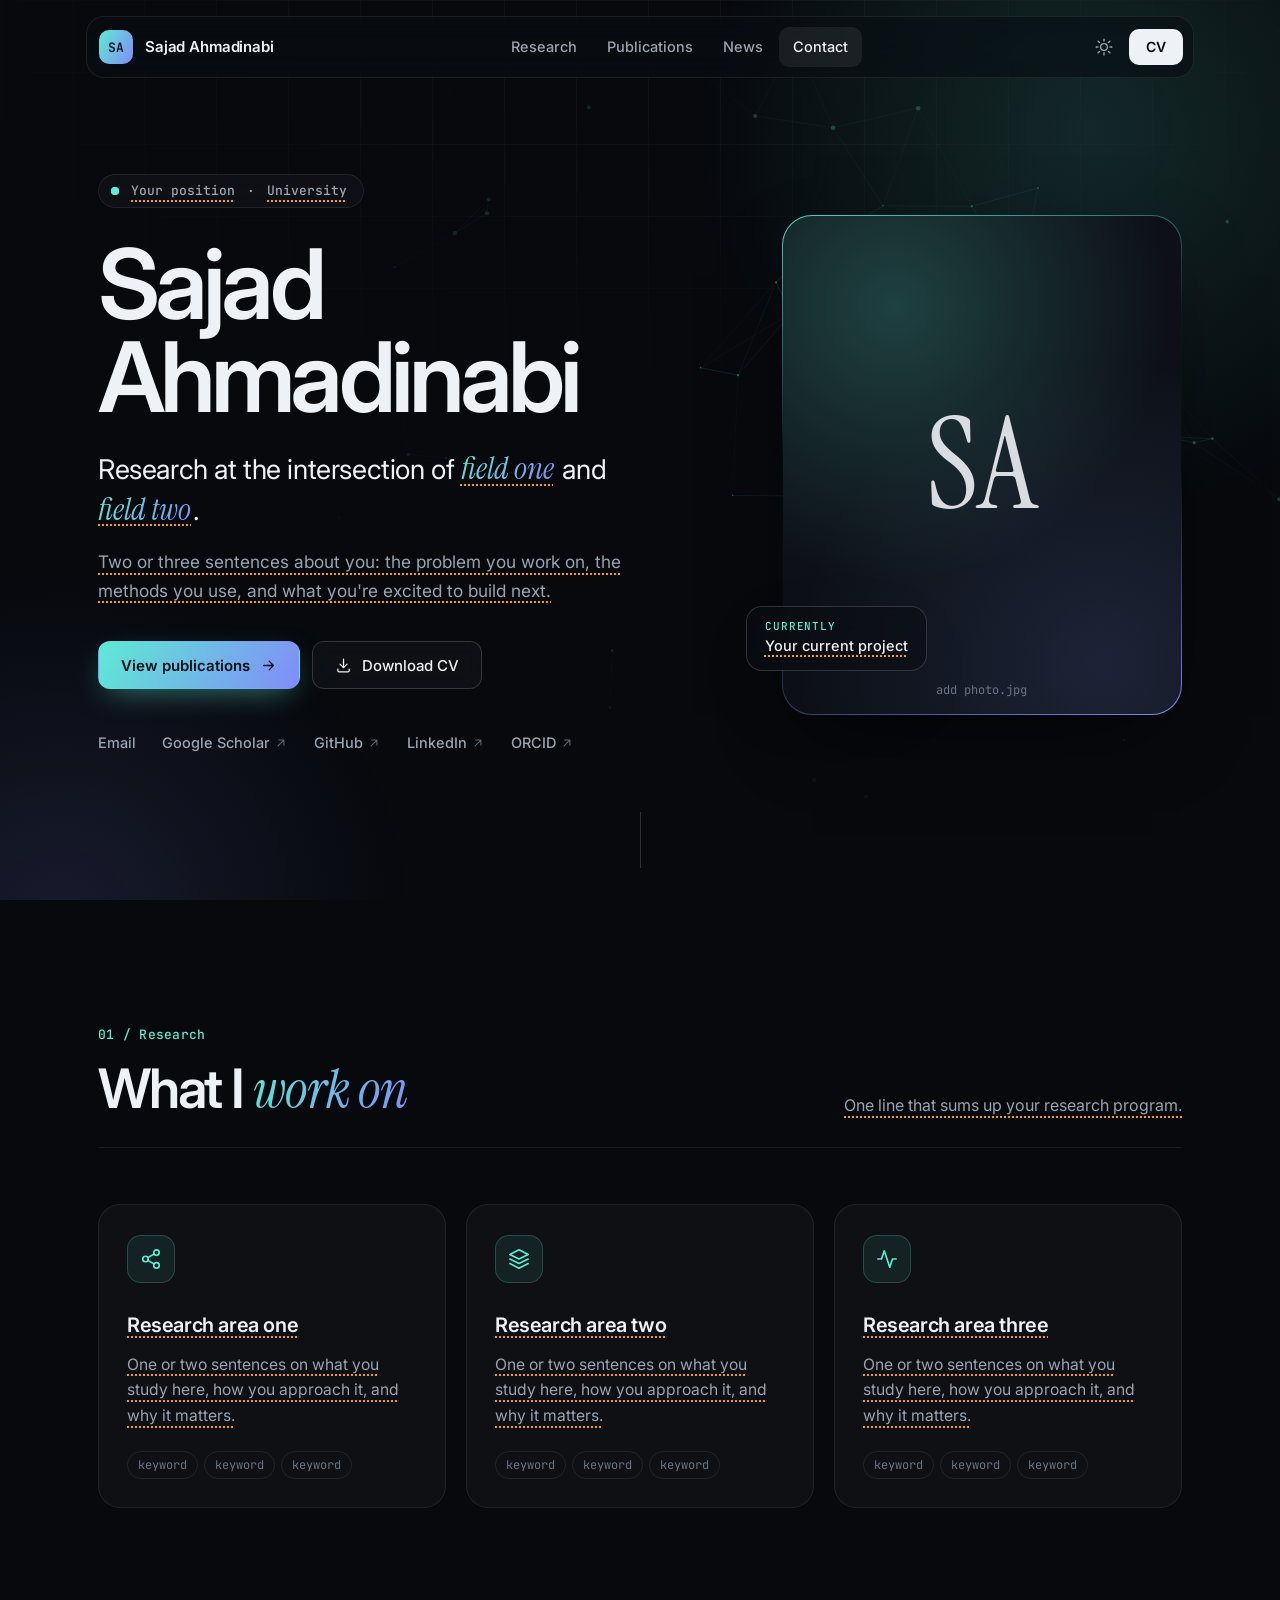
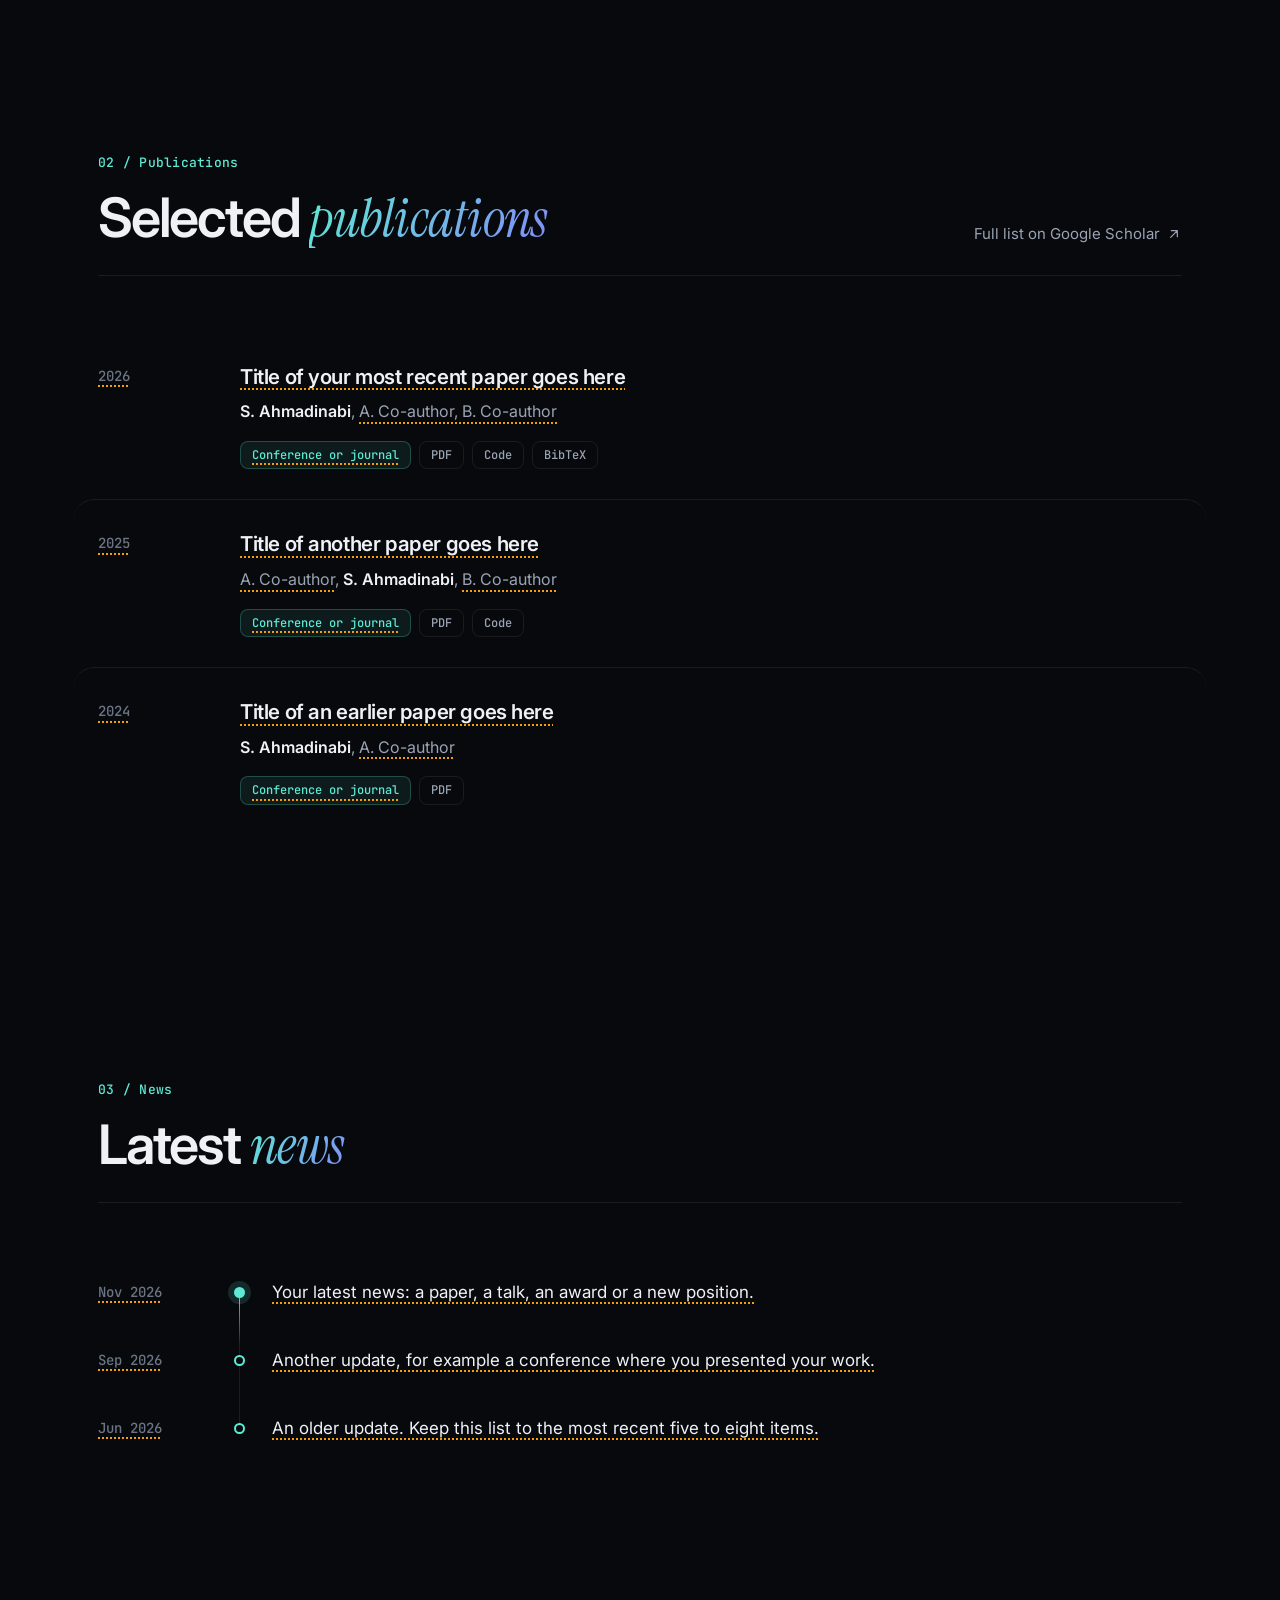
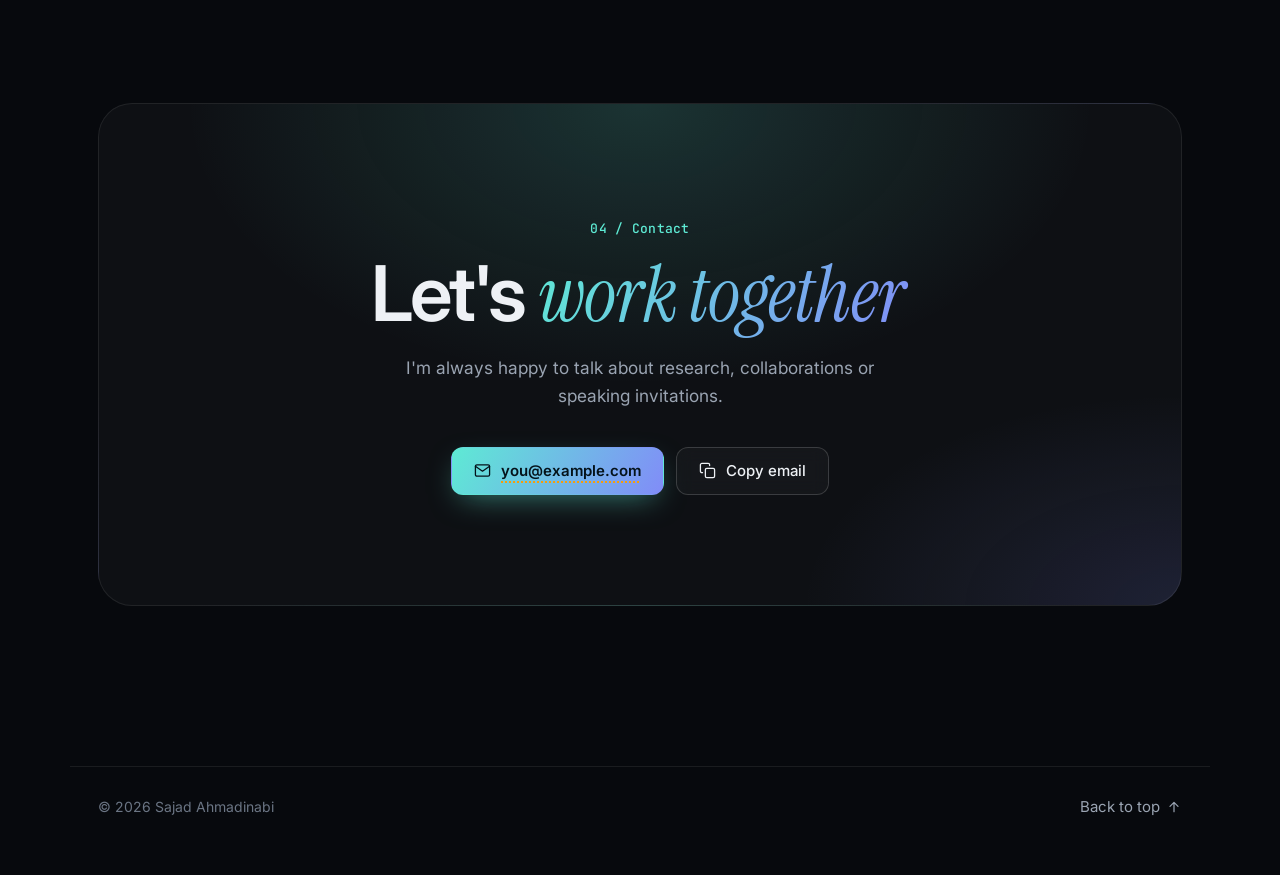
==== commit f1c0fc66: "Redesign with dark, modern theme Animated network hero, light/dark toggle, sticky glass nav with sec" ====
--- a/index.html
+++ b/index.html
@@ -1,101 +1,291 @@
 <!DOCTYPE html>
-<html lang="en">
+<html lang="en" data-theme="dark">
 <head>
   <meta charset="utf-8">
   <meta name="viewport" content="width=device-width, initial-scale=1">
   <title>Sajad Ahmadinabi</title>
-  <meta name="description" content="Personal website of Sajad Ahmadinabi: research, publications and contact.">
+  <meta name="description" content="Sajad Ahmadinabi: research, publications, news and contact.">
+  <meta name="theme-color" content="#07090d">
+
+  <!-- Link previews (Slack, LinkedIn, iMessage…) -->
+  <meta property="og:type" content="website">
+  <meta property="og:title" content="Sajad Ahmadinabi">
+  <meta property="og:description" content="Research, publications, news and contact.">
+  <meta property="og:url" content="https://sajadahmadi14.github.io/">
+
+  <script>
+    // Apply the saved light/dark choice before the page paints, and enable animations.
+    (function () {
+      var root = document.documentElement;
+      root.classList.add('js');
+      try { var t = localStorage.getItem('theme'); if (t) root.dataset.theme = t; } catch (e) {}
+    })();
+  </script>
+
+  <link rel="icon" href="favicon.svg" type="image/svg+xml">
   <link rel="preconnect" href="https://fonts.googleapis.com">
   <link rel="preconnect" href="https://fonts.gstatic.com" crossorigin>
-  <link href="https://fonts.googleapis.com/css2?family=Archivo+Black&family=Caveat:wght@600&family=DM+Sans:opsz,wght@9..40,400;9..40,500;9..40,700&family=Fraunces:opsz,wght@9..144,700;9..144,800&display=swap" rel="stylesheet">
+  <link href="https://fonts.googleapis.com/css2?family=Inter:wght@400;500;600;700&family=Instrument+Serif:ital@0;1&family=JetBrains+Mono:wght@400;500&display=swap" rel="stylesheet">
   <link rel="stylesheet" href="style.css">
+  <script src="script.js" defer></script>
 </head>
 <body>
-  <!-- Yellow-highlighted text (class="todo") is placeholder content to replace. -->
-
-  <nav class="pill-nav" aria-label="Sections">
-    <a class="logo" href="#top">sajad<span class="spark">✦</span></a>
-    <a href="#research">Research</a>
-    <a href="#publications">Papers</a>
-    <a href="#contact" class="nav-dot" aria-label="Contact">✉</a>
-  </nav>
-
-  <header id="top" class="hero">
-    <h1 class="tiles" aria-label="Sajad">
-      <span class="tile t1">S</span><span class="tile t2">A</span><span class="tile t3">J</span><span class="tile t4">A</span><span class="tile t5">D</span>
-    </h1>
-
-    <div class="hero-grid">
-      <div class="intro">
-        <p class="hand">hi there,</p>
-        <p><strong>I build computational tools to understand biology.</strong>
-          <span class="todo">I'm a [PhD student / researcher] at [University], working on [your research area]. Short, friendly, one line of personality.</span></p>
-        <div class="btns">
-          <a class="btn dark" href="#publications">See my work <span>→</span></a>
-          <a class="btn" href="#contact">Say hi</a>
-        </div>
-      </div>
-
-      <div class="portrait">
-        <!-- Replace with: <img src="photo.png" alt="Sajad Ahmadinabi"> (a cut-out PNG looks best) -->
-        <div class="portrait-ph">SA</div>
-        <span class="tape"></span>
-      </div>
-
-      <div class="floaters">
-        <div class="float-card c1">
-          <span class="tag">✦ Latest paper</span>
-          <p class="todo">Paper title goes here</p>
-          <small class="todo">Venue · 2026</small>
-        </div>
-        <div class="float-card c2">
-          <span class="tag">Currently</span>
-          <p>Reading, coding &amp; drinking too much chai</p>
-        </div>
-      </div>
+  <!--
+    DRAFT CONTENT: text with a dotted amber underline (class="todo") is placeholder.
+    Replace it with your own words, then remove the class="todo" from that element.
+  -->
+
+  <div class="bg-grid" aria-hidden="true"></div>
+
+  <!-- ===================== Navigation ===================== -->
+  <header class="nav-wrap">
+    <nav class="nav" aria-label="Main">
+      <a href="#top" class="logo" aria-label="Back to top">
+        <span class="logo-mark">SA</span>
+        <span class="logo-text">Sajad Ahmadinabi</span>
+      </a>
+
+      <div class="nav-links" id="nav-links">
+        <a href="#research">Research</a>
+        <a href="#publications">Publications</a>
+        <a href="#news">News</a>
+        <a href="#contact">Contact</a>
+      </div>
+
+      <div class="nav-actions">
+        <button class="icon-btn" id="theme-toggle" type="button" aria-label="Switch between light and dark mode">
+          <svg class="icon-sun" viewBox="0 0 24 24" aria-hidden="true"><circle cx="12" cy="12" r="4.5"/><path d="M12 1.5v2.5M12 20v2.5M4.2 4.2l1.8 1.8M18 18l1.8 1.8M1.5 12H4M20 12h2.5M4.2 19.8 6 18M18 6l1.8-1.8"/></svg>
+          <svg class="icon-moon" viewBox="0 0 24 24" aria-hidden="true"><path d="M21 12.8A9 9 0 1 1 11.2 3a7 7 0 0 0 9.8 9.8z"/></svg>
+        </button>
+        <a class="btn btn-small" href="cv.pdf">CV</a>
+        <button class="icon-btn menu-btn" id="menu-toggle" type="button" aria-label="Open menu" aria-expanded="false" aria-controls="nav-links">
+          <svg viewBox="0 0 24 24" aria-hidden="true"><path d="M4 7h16M4 12h16M4 17h16"/></svg>
+        </button>
+      </div>
+    </nav>
+  </header>
+
+  <main id="top">
+
+    <!-- ===================== Hero ===================== -->
+    <section class="hero" aria-labelledby="name">
+      <canvas id="network" aria-hidden="true"></canvas>
+      <div class="hero-glow glow-a" aria-hidden="true"></div>
+      <div class="hero-glow glow-b" aria-hidden="true"></div>
+
+      <div class="container hero-inner">
+        <div class="hero-text">
+          <p class="eyebrow reveal">
+            <span class="pulse" aria-hidden="true"></span>
+            <span class="todo">Your position</span>&nbsp;·&nbsp;<span class="todo">University</span>
+          </p>
+
+          <h1 id="name" class="reveal" style="--d:1">Sajad<br>Ahmadinabi</h1>
+
+          <p class="tagline reveal" style="--d:2">
+            Research at the intersection of
+            <em class="gradient-text todo">field one</em> and
+            <em class="gradient-text todo">field two</em>.
+          </p>
+
+          <p class="lead reveal" style="--d:3">
+            <span class="todo">Two or three sentences about you: the problem you work on, the methods you use,
+            and what you're excited to build next.</span>
+          </p>
+
+          <div class="hero-cta reveal" style="--d:4">
+            <a class="btn btn-primary" href="#publications">
+              View publications
+              <svg viewBox="0 0 24 24" aria-hidden="true"><path d="M5 12h14M13 6l6 6-6 6"/></svg>
+            </a>
+            <a class="btn btn-ghost" href="cv.pdf">
+              <svg viewBox="0 0 24 24" aria-hidden="true"><path d="M12 3v12M7 10l5 5 5-5M4 17v2a2 2 0 0 0 2 2h12a2 2 0 0 0 2-2v-2"/></svg>
+              Download CV
+            </a>
+          </div>
+
+          <!-- Replace each href="#" with your profile link -->
+          <ul class="socials reveal" style="--d:5" aria-label="Profiles">
+            <li><a href="mailto:you@example.com">Email</a></li>
+            <li><a href="#">Google Scholar <svg viewBox="0 0 24 24" aria-hidden="true"><path d="M7 17 17 7M8 7h9v9"/></svg></a></li>
+            <li><a href="https://github.com/sajadahmadi14">GitHub <svg viewBox="0 0 24 24" aria-hidden="true"><path d="M7 17 17 7M8 7h9v9"/></svg></a></li>
+            <li><a href="#">LinkedIn <svg viewBox="0 0 24 24" aria-hidden="true"><path d="M7 17 17 7M8 7h9v9"/></svg></a></li>
+            <li><a href="#">ORCID <svg viewBox="0 0 24 24" aria-hidden="true"><path d="M7 17 17 7M8 7h9v9"/></svg></a></li>
+          </ul>
+        </div>
+
+        <div class="hero-photo reveal" style="--d:2">
+          <div class="photo-frame">
+            <!-- To add your photo: save it as photo.jpg in this folder, then replace the div below with:
+                 <img src="photo.jpg" alt="Sajad Ahmadinabi"> -->
+            <div class="photo-placeholder">
+              <span class="initials">SA</span>
+              <span class="photo-hint">add photo.jpg</span>
+            </div>
+          </div>
+          <div class="photo-badge">
+            <span class="badge-label">Currently</span>
+            <span class="badge-value todo">Your current project</span>
+          </div>
+        </div>
+      </div>
+
+      <a href="#research" class="scroll-cue" aria-label="Scroll to research"><span></span></a>
+    </section>
+
+    <!-- ===================== Research ===================== -->
+    <section id="research" class="section" aria-labelledby="research-title">
+      <div class="container">
+        <div class="section-head reveal">
+          <div>
+            <span class="section-num">01 / Research</span>
+            <h2 id="research-title">What I <em>work on</em></h2>
+          </div>
+          <p class="section-sub todo">One line that sums up your research program.</p>
+        </div>
+
+        <div class="cards">
+          <article class="card reveal">
+            <div class="card-icon">
+              <svg viewBox="0 0 24 24" aria-hidden="true"><circle cx="18" cy="5" r="3"/><circle cx="6" cy="12" r="3"/><circle cx="18" cy="19" r="3"/><path d="m8.6 13.5 6.8 4M15.4 6.5l-6.8 4"/></svg>
+            </div>
+            <h3 class="todo">Research area one</h3>
+            <p class="todo">One or two sentences on what you study here, how you approach it, and why it matters.</p>
+            <ul class="tags"><li>keyword</li><li>keyword</li><li>keyword</li></ul>
+          </article>
+
+          <article class="card reveal" style="--d:1">
+            <div class="card-icon">
+              <svg viewBox="0 0 24 24" aria-hidden="true"><path d="M12 2 2 7l10 5 10-5-10-5zM2 17l10 5 10-5M2 12l10 5 10-5"/></svg>
+            </div>
+            <h3 class="todo">Research area two</h3>
+            <p class="todo">One or two sentences on what you study here, how you approach it, and why it matters.</p>
+            <ul class="tags"><li>keyword</li><li>keyword</li><li>keyword</li></ul>
+          </article>
+
+          <article class="card reveal" style="--d:2">
+            <div class="card-icon">
+              <svg viewBox="0 0 24 24" aria-hidden="true"><path d="M22 12h-4l-3 9L9 3l-3 9H2"/></svg>
+            </div>
+            <h3 class="todo">Research area three</h3>
+            <p class="todo">One or two sentences on what you study here, how you approach it, and why it matters.</p>
+            <ul class="tags"><li>keyword</li><li>keyword</li><li>keyword</li></ul>
+          </article>
+        </div>
+      </div>
+    </section>
+
+    <!-- ===================== Publications ===================== -->
+    <section id="publications" class="section" aria-labelledby="pubs-title">
+      <div class="container">
+        <div class="section-head reveal">
+          <div>
+            <span class="section-num">02 / Publications</span>
+            <h2 id="pubs-title">Selected <em>publications</em></h2>
+          </div>
+          <a class="text-link" href="#">Full list on Google Scholar <svg viewBox="0 0 24 24" aria-hidden="true"><path d="M7 17 17 7M8 7h9v9"/></svg></a>
+        </div>
+
+        <ol class="pubs">
+          <li class="pub reveal">
+            <span class="pub-year todo">2026</span>
+            <div>
+              <h3 class="pub-title"><a href="#" class="todo">Title of your most recent paper goes here</a></h3>
+              <p class="pub-authors"><strong>S. Ahmadinabi</strong>, <span class="todo">A. Co-author, B. Co-author</span></p>
+              <div class="pub-meta">
+                <span class="venue todo">Conference or journal</span>
+                <a class="chip" href="#">PDF</a>
+                <a class="chip" href="#">Code</a>
+                <a class="chip" href="#">BibTeX</a>
+              </div>
+            </div>
+          </li>
+
+          <li class="pub reveal">
+            <span class="pub-year todo">2025</span>
+            <div>
+              <h3 class="pub-title"><a href="#" class="todo">Title of another paper goes here</a></h3>
+              <p class="pub-authors"><span class="todo">A. Co-author</span>, <strong>S. Ahmadinabi</strong>, <span class="todo">B. Co-author</span></p>
+              <div class="pub-meta">
+                <span class="venue todo">Conference or journal</span>
+                <a class="chip" href="#">PDF</a>
+                <a class="chip" href="#">Code</a>
+              </div>
+            </div>
+          </li>
+
+          <li class="pub reveal">
+            <span class="pub-year todo">2024</span>
+            <div>
+              <h3 class="pub-title"><a href="#" class="todo">Title of an earlier paper goes here</a></h3>
+              <p class="pub-authors"><strong>S. Ahmadinabi</strong>, <span class="todo">A. Co-author</span></p>
+              <div class="pub-meta">
+                <span class="venue todo">Conference or journal</span>
+                <a class="chip" href="#">PDF</a>
+              </div>
+            </div>
+          </li>
+        </ol>
+      </div>
+    </section>
+
+    <!-- ===================== News ===================== -->
+    <section id="news" class="section" aria-labelledby="news-title">
+      <div class="container">
+        <div class="section-head reveal">
+          <div>
+            <span class="section-num">03 / News</span>
+            <h2 id="news-title">Latest <em>news</em></h2>
+          </div>
+        </div>
+
+        <ol class="timeline">
+          <li class="reveal">
+            <time datetime="2026-11" class="todo">Nov 2026</time>
+            <p class="todo">Your latest news: a paper, a talk, an award or a new position.</p>
+          </li>
+          <li class="reveal">
+            <time datetime="2026-09" class="todo">Sep 2026</time>
+            <p class="todo">Another update, for example a conference where you presented your work.</p>
+          </li>
+          <li class="reveal">
+            <time datetime="2026-06" class="todo">Jun 2026</time>
+            <p class="todo">An older update. Keep this list to the most recent five to eight items.</p>
+          </li>
+        </ol>
+      </div>
+    </section>
+
+    <!-- ===================== Contact ===================== -->
+    <section id="contact" class="section" aria-labelledby="contact-title">
+      <div class="container">
+        <div class="contact-card reveal">
+          <span class="section-num">04 / Contact</span>
+          <h2 id="contact-title">Let's <em>work together</em></h2>
+          <p>I'm always happy to talk about research, collaborations or speaking invitations.</p>
+          <!-- Your email appears 3 times on this page: the Email link at the top, and the two below. -->
+          <div class="contact-actions">
+            <a class="btn btn-primary" href="mailto:you@example.com">
+              <svg viewBox="0 0 24 24" aria-hidden="true"><rect x="2" y="4" width="20" height="16" rx="2"/><path d="m22 6-10 7L2 6"/></svg>
+              <span class="todo">you@example.com</span>
+            </a>
+            <button class="btn btn-ghost" id="copy-email" type="button" data-email="you@example.com">
+              <svg viewBox="0 0 24 24" aria-hidden="true"><rect x="9" y="9" width="13" height="13" rx="2"/><path d="M5 15H4a2 2 0 0 1-2-2V4a2 2 0 0 1 2-2h9a2 2 0 0 1 2 2v1"/></svg>
+              <span>Copy email</span>
+            </button>
+          </div>
+        </div>
+      </div>
+    </section>
+  </main>
+
+  <footer class="footer">
+    <div class="container footer-inner">
+      <span>© 2026 Sajad Ahmadinabi</span>
+      <a href="#top" class="text-link">Back to top
+        <svg viewBox="0 0 24 24" aria-hidden="true"><path d="M12 19V5M6 11l6-6 6 6"/></svg>
+      </a>
     </div>
-
-    <div class="nav-cards">
-      <a href="#research" class="ncard"><span class="nicon">🧬</span><span><small>What I study</small><b>Research</b></span><i>→</i></a>
-      <a href="#publications" class="ncard"><span class="nicon">📄</span><span><small>Papers &amp; preprints</small><b>Publications</b></span><i>→</i></a>
-      <a href="cv.pdf" class="ncard"><span class="nicon">🎓</span><span><small>Story so far</small><b>CV</b></span><i>→</i></a>
-    </div>
-  </header>
-
-  <main>
-    <section id="research" class="sheet">
-      <p class="hand">what I'm into</p>
-      <h2>Research</h2>
-      <div class="cards">
-        <article class="note n1"><h3 class="todo">Research area 1</h3><p class="todo">One or two sentences on what you study and why it matters.</p></article>
-        <article class="note n2"><h3 class="todo">Research area 2</h3><p class="todo">One or two sentences on what you study and why it matters.</p></article>
-        <article class="note n3"><h3 class="todo">Research area 3</h3><p class="todo">One or two sentences on what you study and why it matters.</p></article>
-      </div>
-    </section>
-
-    <section id="publications" class="sheet">
-      <p class="hand">the receipts</p>
-      <h2>Publications</h2>
-      <ol class="pubs">
-        <li><span class="yr todo">2026</span><div><b class="todo">Title of your most recent paper</b><span><strong>S. Ahmadinabi</strong>, <span class="todo">Co-authors</span> · <em class="todo">Venue</em></span><nav><a href="#">PDF</a><a href="#">Code</a></nav></div></li>
-        <li><span class="yr todo">2025</span><div><b class="todo">Title of another paper</b><span><span class="todo">Co-author</span>, <strong>S. Ahmadinabi</strong> · <em class="todo">Venue</em></span><nav><a href="#">PDF</a></nav></div></li>
-        <li><span class="yr todo">2024</span><div><b class="todo">Title of an earlier paper</b><span><strong>S. Ahmadinabi</strong>, <span class="todo">Co-author</span> · <em class="todo">Venue</em></span><nav><a href="#">PDF</a></nav></div></li>
-      </ol>
-    </section>
-
-    <section id="contact" class="sheet contact">
-      <p class="hand">don't be shy</p>
-      <h2>Let's talk.</h2>
-      <p>Collaborations, questions, or just to say hi.</p>
-      <div class="btns center">
-        <a class="btn dark" href="mailto:you@example.com">Email me <span>→</span></a>
-        <a class="btn" href="#">Google Scholar</a>
-        <a class="btn" href="https://github.com/sajadahmadi14">GitHub</a>
-        <a class="btn" href="#">LinkedIn</a>
-      </div>
-    </section>
-  </main>
-
-  <footer>© 2026 Sajad Ahmadinabi · made with ✦</footer>
+  </footer>
 </body>
 </html>
--- a/style.css
+++ b/style.css
@@ -1,164 +1,827 @@
+/* =========================================================
+   Theme: change colors here to restyle the whole site
+   ========================================================= */
+:root,
+[data-theme="dark"] {
+  --bg: #07090d;
+  --bg-2: #0d1117;
+  --surface: rgba(255, 255, 255, 0.03);
+  --surface-2: rgba(255, 255, 255, 0.07);
+  --border: rgba(255, 255, 255, 0.08);
+  --border-strong: rgba(255, 255, 255, 0.16);
+  --text: #eef1f5;
+  --muted: #9aa4b2;
+  --faint: #6b7584;
+  --accent-1: #5eead4;
+  --accent-2: #818cf8;
+  --on-accent: #04121a;
+  --node: 94, 234, 212;         /* network + highlights, as r, g, b */
+  --glow-a: rgba(94, 234, 212, 0.14);
+  --glow-b: rgba(129, 140, 248, 0.14);
+  --nav-bg: rgba(10, 13, 18, 0.62);
+  --shadow: 0 30px 80px -30px rgba(0, 0, 0, 0.75);
+  --todo-line: #f59e0b;
+}
+
+[data-theme="light"] {
+  --bg: #f6f7f9;
+  --bg-2: #ffffff;
+  --surface: rgba(255, 255, 255, 0.75);
+  --surface-2: #ffffff;
+  --border: rgba(15, 23, 42, 0.09);
+  --border-strong: rgba(15, 23, 42, 0.18);
+  --text: #0b1220;
+  --muted: #4a5568;
+  --faint: #7c8796;
+  --accent-1: #0d9488;
+  --accent-2: #4f46e5;
+  --on-accent: #ffffff;
+  --node: 13, 148, 136;
+  --glow-a: rgba(13, 148, 136, 0.12);
+  --glow-b: rgba(79, 70, 229, 0.10);
+  --nav-bg: rgba(246, 247, 249, 0.72);
+  --shadow: 0 30px 70px -34px rgba(15, 23, 42, 0.35);
+  --todo-line: #d97706;
+}
+
 :root {
-  --paper: #e9e4d8;
-  --ink: #1e1b24;
-  --muted: #5f5a66;
-  --card: #f6f2ea;
-  --cream: #f3ead0;
-  --accent: #2f6f5e;   /* deep green */
-  --pop: #e07a4f;      /* tangerine */
-  --todo: #fff1b8;
-  --display: "Archivo Black", Impact, sans-serif;
-  --serif: "Fraunces", Georgia, serif;
-  --hand: "Caveat", cursive;
-  --sans: "DM Sans", -apple-system, system-ui, sans-serif;
-}
-
-* { box-sizing: border-box; }
-html { scroll-behavior: smooth; }
+  --grad: linear-gradient(120deg, var(--accent-1), var(--accent-2));
+  --sans: "Inter", -apple-system, BlinkMacSystemFont, "Segoe UI", Roboto, Arial, sans-serif;
+  --serif: "Instrument Serif", "Iowan Old Style", Georgia, serif;
+  --mono: "JetBrains Mono", ui-monospace, SFMono-Regular, Menlo, monospace;
+  --ease: cubic-bezier(0.2, 0.7, 0.2, 1);
+}
+
+/* =========================================================
+   Base
+   ========================================================= */
+*,
+*::before,
+*::after { box-sizing: border-box; }
+
+html {
+  scroll-behavior: smooth;
+  scroll-padding-top: 96px;
+  -webkit-text-size-adjust: 100%;
+}
+
 body {
   margin: 0;
-  color: var(--ink);
-  font: 17px/1.6 var(--sans);
-  background-color: var(--paper);
-  /* paper grain */
-  background-image: url("data:image/svg+xml,%3Csvg xmlns='http://www.w3.org/2000/svg' width='220' height='220'%3E%3Cfilter id='n'%3E%3CfeTurbulence type='fractalNoise' baseFrequency='.85' numOctaves='3' stitchTiles='stitch'/%3E%3CfeColorMatrix values='0 0 0 0 0 0 0 0 0 0 0 0 0 0 0 0 0 0 .09 0'/%3E%3C/filter%3E%3Crect width='100%25' height='100%25' filter='url(%23n)'/%3E%3C/svg%3E");
-}
-a { color: inherit; }
-.todo { background: var(--todo); border-radius: 4px; padding: 0 4px; box-decoration-break: clone; -webkit-box-decoration-break: clone; }
-.hand { font-family: var(--hand); font-size: 1.9rem; color: var(--pop); margin: 0 0 4px; transform: rotate(-2deg); }
-
-/* ---------- Pill nav ---------- */
-.pill-nav {
-  position: fixed; top: 16px; left: 50%; transform: translateX(-50%); z-index: 50;
-  display: flex; align-items: center; gap: 6px; padding: 6px;
-  background: rgba(246, 242, 234, .85); backdrop-filter: blur(10px); -webkit-backdrop-filter: blur(10px);
-  border-radius: 999px; box-shadow: 0 6px 24px rgba(30, 27, 36, .12);
-}
-.pill-nav a { text-decoration: none; font-weight: 500; font-size: .92rem; padding: 8px 14px; border-radius: 999px; }
-.pill-nav a:hover { background: rgba(30, 27, 36, .07); }
-.pill-nav .logo { font-family: var(--serif); font-style: italic; font-weight: 800; font-size: 1.15rem; }
-.spark { color: var(--pop); font-size: .8em; vertical-align: super; }
-.pill-nav .nav-dot { background: var(--ink); color: #fff; width: 38px; height: 38px; display: grid; place-items: center; padding: 0; }
-.pill-nav .nav-dot:hover { background: var(--accent); }
-
-/* ---------- Hero ---------- */
-.hero { max-width: 1180px; margin: 0 auto; padding: 96px 24px 32px; }
-
-.tiles { display: flex; justify-content: center; gap: 10px; margin: 0 0 8px; }
-.tile {
-  font-family: var(--display); font-size: clamp(3rem, 9vw, 6.4rem); line-height: 1;
-  padding: .22em .28em .18em; display: inline-block;
-  clip-path: polygon(3% 2%, 22% 0, 48% 3%, 74% 0, 97% 3%, 100% 30%, 97% 58%, 100% 97%, 72% 100%, 45% 96%, 20% 100%, 1% 97%, 3% 66%, 0 34%);
-  box-shadow: 0 3px 0 rgba(0,0,0,.08);
-  animation: drop .6s cubic-bezier(.2,.9,.3,1.3) backwards;
-}
-.t1 { background: var(--card); transform: rotate(-4deg); animation-delay: .05s; }
-.t2 { background: var(--cream); color: var(--accent); transform: rotate(3deg) translateY(6px); animation-delay: .12s; }
-.t3 { background: var(--ink); color: var(--pop); transform: rotate(-2deg); animation-delay: .19s; }
-.t4 { background: var(--card); transform: rotate(4deg) translateY(-4px); animation-delay: .26s; }
-.t5 { background: var(--accent); color: var(--cream); transform: rotate(-3deg) translateY(4px); animation-delay: .33s; }
-@keyframes drop { from { opacity: 0; translate: 0 -40px; } }
-
-.hero-grid { display: grid; grid-template-columns: 1fr 1.1fr 1fr; gap: 28px; align-items: center; }
-.intro p { color: var(--muted); max-width: 30ch; }
-.intro strong { color: var(--ink); }
-
-.btns { display: flex; flex-wrap: wrap; gap: 10px; margin-top: 22px; }
-.btns.center { justify-content: center; }
+  background: var(--bg);
+  color: var(--text);
+  font: 16px/1.65 var(--sans);
+  -webkit-font-smoothing: antialiased;
+  -moz-osx-font-smoothing: grayscale;
+  transition: background-color 0.4s var(--ease), color 0.4s var(--ease);
+}
+
+::selection { background: rgba(var(--node), 0.3); }
+
+a { color: inherit; text-decoration: none; }
+
+svg {
+  width: 18px;
+  height: 18px;
+  fill: none;
+  stroke: currentColor;
+  stroke-width: 1.8;
+  stroke-linecap: round;
+  stroke-linejoin: round;
+  flex-shrink: 0;
+}
+
+:focus-visible {
+  outline: 2px solid var(--accent-1);
+  outline-offset: 3px;
+  border-radius: 6px;
+}
+
+.container {
+  width: 100%;
+  max-width: 1140px;
+  margin: 0 auto;
+  padding: 0 28px;
+}
+
+/* Placeholder marker: remove class="todo" once real content is in */
+.todo {
+  text-decoration: underline dotted var(--todo-line);
+  text-decoration-thickness: 1.5px;
+  text-underline-offset: 5px;
+}
+
+.gradient-text {
+  background: var(--grad);
+  -webkit-background-clip: text;
+  background-clip: text;
+  color: transparent;
+}
+
+/* Subtle grid behind the top of the page */
+.bg-grid {
+  position: fixed;
+  inset: 0;
+  z-index: -1;
+  pointer-events: none;
+  background-image:
+    linear-gradient(var(--border) 1px, transparent 1px),
+    linear-gradient(90deg, var(--border) 1px, transparent 1px);
+  background-size: 72px 72px;
+  -webkit-mask-image: radial-gradient(ellipse 90% 70% at 50% 0%, #000 20%, transparent 70%);
+  mask-image: radial-gradient(ellipse 90% 70% at 50% 0%, #000 20%, transparent 70%);
+  opacity: 0.45;
+}
+
+/* =========================================================
+   Buttons & links
+   ========================================================= */
 .btn {
-  text-decoration: none; font-weight: 700; font-size: .92rem;
-  padding: 11px 20px; border-radius: 999px; border: 1.5px solid var(--ink);
-  transition: transform .15s, background .15s;
-}
-.btn:hover { transform: translateY(-2px) rotate(-1deg); }
-.btn.dark { background: var(--ink); color: #fff; }
-.btn.dark:hover { background: var(--accent); border-color: var(--accent); }
-
-.portrait { position: relative; justify-self: center; }
-.portrait img, .portrait-ph {
-  width: min(360px, 80vw); aspect-ratio: 4 / 5; object-fit: cover; display: block;
-  border: 10px solid var(--card); border-radius: 26px;
-  box-shadow: 0 18px 40px rgba(30, 27, 36, .22); transform: rotate(-1.5deg);
-}
-.portrait-ph {
-  display: grid; place-items: center; font-family: var(--serif); font-size: 6rem; color: var(--card);
-  background: linear-gradient(160deg, var(--accent), #173d33);
-}
-.tape {
-  position: absolute; top: -14px; left: 50%; width: 110px; height: 30px; transform: translateX(-50%) rotate(-4deg);
-  background: rgba(243, 234, 208, .8); box-shadow: 0 1px 3px rgba(0,0,0,.1);
-}
-
-.floaters { display: grid; gap: 18px; justify-items: end; }
-.float-card {
-  background: var(--card); border-radius: 18px; padding: 14px 18px; width: 230px;
-  box-shadow: 0 10px 28px rgba(30, 27, 36, .14); border: 1.5px solid var(--ink);
-  animation: bob 5s ease-in-out infinite;
-}
-.float-card p { margin: 6px 0 2px; font-weight: 700; line-height: 1.3; }
-.float-card small { color: var(--muted); }
-.c1 { transform: rotate(3deg); }
-.c2 { transform: rotate(-2deg); margin-right: 30px; animation-delay: -2.5s; }
-.tag { font-size: .7rem; font-weight: 700; letter-spacing: .12em; text-transform: uppercase; color: var(--pop); }
-@keyframes bob { 50% { translate: 0 -8px; } }
-
-.nav-cards { display: grid; grid-template-columns: repeat(3, 1fr); gap: 16px; margin-top: 40px; }
-.ncard {
-  display: flex; align-items: center; gap: 14px; text-decoration: none;
-  background: var(--card); border-radius: 18px; padding: 14px 16px;
-  box-shadow: 0 4px 16px rgba(30, 27, 36, .08); transition: transform .2s;
-}
-.ncard:hover { transform: translateY(-4px) rotate(-.5deg); }
-.nicon { font-size: 1.6rem; width: 52px; height: 52px; display: grid; place-items: center; background: var(--cream); border-radius: 12px; }
-.ncard small { display: block; font-size: .68rem; font-weight: 700; letter-spacing: .12em; text-transform: uppercase; color: var(--muted); }
-.ncard b { font-family: var(--serif); font-size: 1.5rem; }
-.ncard i { margin-left: auto; font-style: normal; width: 34px; height: 34px; border: 1.5px solid var(--ink); border-radius: 50%; display: grid; place-items: center; }
-
-/* ---------- Sections ---------- */
-.sheet { max-width: 980px; margin: 56px auto; padding: 0 24px; }
-h2 { font-family: var(--serif); font-weight: 800; font-size: clamp(2.2rem, 5vw, 3.2rem); margin: 0 0 24px; line-height: 1.05; }
-
-.cards { display: grid; grid-template-columns: repeat(3, 1fr); gap: 22px; }
-.note { padding: 22px; border-radius: 6px; box-shadow: 0 10px 24px rgba(30, 27, 36, .12); position: relative; }
-.note::before { content: ""; position: absolute; top: -10px; left: 50%; width: 70px; height: 20px; transform: translateX(-50%) rotate(3deg); background: rgba(255,255,255,.55); }
-.note h3 { font-family: var(--serif); margin: 6px 0 8px; font-size: 1.2rem; }
-.note p { margin: 0; color: var(--muted); font-size: .95rem; }
-.n1 { background: var(--cream); transform: rotate(-1.5deg); }
-.n2 { background: #dbe7df; transform: rotate(1deg) translateY(10px); }
-.n3 { background: #f2dccf; transform: rotate(-.5deg); }
-
-.pubs { list-style: none; margin: 0; padding: 0; background: var(--card); border-radius: 22px; box-shadow: 0 8px 26px rgba(30, 27, 36, .08); }
-.pubs li { display: grid; grid-template-columns: 80px 1fr; gap: 18px; padding: 22px 26px; border-bottom: 1.5px dashed #d6cfc0; }
-.pubs li:last-child { border-bottom: 0; }
-.yr { font-family: var(--display); color: var(--accent); align-self: start; justify-self: start; }
-.pubs b { display: block; font-size: 1.05rem; margin-bottom: 4px; justify-self: start; }
-.pubs div > span { color: var(--muted); font-size: .93rem; }
-.pubs nav { display: flex; gap: 8px; margin-top: 10px; }
-.pubs nav a { text-decoration: none; font-size: .8rem; font-weight: 700; padding: 4px 12px; border: 1.5px solid var(--ink); border-radius: 999px; }
-.pubs nav a:hover { background: var(--ink); color: #fff; }
-
-.contact { text-align: center; background: var(--ink); color: var(--card); border-radius: 30px; padding: 56px 24px; }
-.contact p { color: #c9c3d2; }
-.contact .btn { border-color: var(--card); }
-.contact .btn.dark { background: var(--pop); border-color: var(--pop); color: var(--ink); }
-
-footer { text-align: center; color: var(--muted); font-size: .88rem; padding: 10px 0 40px; }
-
-/* ---------- Responsive ---------- */
-@media (max-width: 900px) {
-  .hero-grid { grid-template-columns: 1fr; text-align: center; }
-  .intro p { margin-inline: auto; }
-  .btns { justify-content: center; }
-  .floaters { justify-items: center; grid-template-columns: 1fr 1fr; }
-  .c2 { margin-right: 0; }
-  .float-card { width: auto; max-width: 230px; }
-  .nav-cards, .cards { grid-template-columns: 1fr; }
-  .n2 { transform: rotate(1deg); }
-}
-@media (max-width: 520px) {
-  .tiles { gap: 5px; }
-  .pill-nav a:not(.logo):not(.nav-dot) { padding: 8px 9px; }
-  .pubs li { grid-template-columns: 1fr; gap: 4px; }
-  .floaters { grid-template-columns: 1fr; }
-}
-@media (prefers-reduced-motion: reduce) { * { animation: none !important; } }
+  display: inline-flex;
+  align-items: center;
+  gap: 10px;
+  height: 48px;
+  padding: 0 22px;
+  border-radius: 12px;
+  border: 1px solid transparent;
+  font: 500 15px/1 var(--sans);
+  cursor: pointer;
+  white-space: nowrap;
+  transition: transform 0.25s var(--ease), box-shadow 0.25s var(--ease),
+              border-color 0.25s var(--ease), background-color 0.25s var(--ease), filter 0.25s var(--ease);
+}
+.btn svg { width: 17px; height: 17px; }
+.btn:hover { transform: translateY(-2px); }
+
+.btn-primary {
+  background: var(--grad);
+  color: var(--on-accent);
+  font-weight: 600;
+  box-shadow: 0 10px 30px -10px rgba(var(--node), 0.55);
+}
+.btn-primary:hover {
+  box-shadow: 0 16px 40px -12px rgba(var(--node), 0.7);
+  filter: brightness(1.06);
+}
+.btn-primary svg { transition: transform 0.25s var(--ease); }
+.btn-primary:hover svg { transform: translateX(3px); }
+
+.btn-ghost {
+  background: var(--surface);
+  border-color: var(--border-strong);
+  color: var(--text);
+  -webkit-backdrop-filter: blur(8px);
+  backdrop-filter: blur(8px);
+}
+.btn-ghost:hover { border-color: rgba(var(--node), 0.6); }
+
+.btn-small {
+  height: 36px;
+  padding: 0 16px;
+  border-radius: 10px;
+  font-size: 14px;
+  font-weight: 600;
+  background: var(--text);
+  color: var(--bg);
+}
+
+.icon-btn {
+  display: inline-grid;
+  place-items: center;
+  width: 38px;
+  height: 38px;
+  border-radius: 10px;
+  border: 1px solid transparent;
+  background: transparent;
+  color: var(--muted);
+  cursor: pointer;
+  transition: color 0.2s, background-color 0.2s, border-color 0.2s;
+}
+.icon-btn:hover { color: var(--text); background: var(--surface-2); border-color: var(--border); }
+
+[data-theme="dark"] .icon-moon,
+[data-theme="light"] .icon-sun { display: none; }
+
+.text-link {
+  display: inline-flex;
+  align-items: center;
+  gap: 6px;
+  color: var(--muted);
+  font-size: 15px;
+  transition: color 0.2s;
+}
+.text-link svg { width: 16px; height: 16px; transition: transform 0.25s var(--ease); }
+.text-link:hover { color: var(--text); }
+.text-link:hover svg { transform: translate(2px, -2px); }
+
+/* =========================================================
+   Navigation
+   ========================================================= */
+.nav-wrap {
+  position: fixed;
+  top: 16px;
+  left: 0;
+  right: 0;
+  z-index: 50;
+  padding: 0 16px;
+}
+
+.nav {
+  position: relative;
+  display: flex;
+  align-items: center;
+  justify-content: space-between;
+  gap: 16px;
+  max-width: 1108px;
+  height: 62px;
+  margin: 0 auto;
+  padding: 0 10px 0 12px;
+  border-radius: 18px;
+  border: 1px solid var(--border);
+  background: var(--nav-bg);
+  -webkit-backdrop-filter: blur(16px) saturate(150%);
+  backdrop-filter: blur(16px) saturate(150%);
+  transition: box-shadow 0.3s var(--ease), border-color 0.3s var(--ease);
+}
+.nav.scrolled { box-shadow: var(--shadow); border-color: var(--border-strong); }
+
+.logo { display: flex; align-items: center; gap: 12px; font-weight: 600; font-size: 15px; letter-spacing: -0.01em; }
+.logo-mark {
+  display: grid;
+  place-items: center;
+  width: 34px;
+  height: 34px;
+  border-radius: 10px;
+  background: var(--grad);
+  color: var(--on-accent);
+  font: 600 13px/1 var(--mono);
+  letter-spacing: 0;
+}
+
+.nav-links { display: flex; gap: 2px; }
+.nav-links a {
+  padding: 8px 14px;
+  border-radius: 10px;
+  color: var(--muted);
+  font-size: 14.5px;
+  font-weight: 500;
+  transition: color 0.2s, background-color 0.2s;
+}
+.nav-links a:hover { color: var(--text); }
+.nav-links a.active { color: var(--text); background: var(--surface-2); }
+
+.nav-actions { display: flex; align-items: center; gap: 6px; }
+.menu-btn { display: none; }
+
+/* =========================================================
+   Hero
+   ========================================================= */
+.hero {
+  position: relative;
+  min-height: 100vh;
+  min-height: 100svh;
+  display: flex;
+  align-items: center;
+  padding: 150px 0 120px;
+  overflow: hidden;
+}
+
+#network {
+  position: absolute;
+  inset: 0;
+  width: 100%;
+  height: 100%;
+  opacity: 0.6;
+  -webkit-mask-image: radial-gradient(ellipse 70% 70% at 72% 42%, #000 10%, transparent 72%);
+  mask-image: radial-gradient(ellipse 70% 70% at 72% 42%, #000 10%, transparent 72%);
+}
+
+.hero-glow {
+  position: absolute;
+  border-radius: 50%;
+  pointer-events: none;
+}
+.glow-a {
+  width: 900px; height: 900px;
+  right: -260px; top: -320px;
+  background: radial-gradient(circle, var(--glow-a) 0%, transparent 62%);
+}
+.glow-b {
+  width: 800px; height: 800px;
+  left: -340px; bottom: -420px;
+  background: radial-gradient(circle, var(--glow-b) 0%, transparent 62%);
+}
+
+.hero-inner {
+  position: relative;
+  display: grid;
+  grid-template-columns: minmax(0, 1.4fr) minmax(0, 1fr);
+  gap: 72px;
+  align-items: center;
+}
+
+.eyebrow {
+  display: inline-flex;
+  align-items: center;
+  gap: 4px;
+  margin: 0;
+  padding: 7px 16px 7px 12px;
+  border-radius: 999px;
+  border: 1px solid var(--border);
+  background: var(--surface);
+  color: var(--muted);
+  font: 500 13px/1.4 var(--mono);
+  -webkit-backdrop-filter: blur(8px);
+  backdrop-filter: blur(8px);
+}
+
+.pulse {
+  position: relative;
+  width: 8px;
+  height: 8px;
+  margin-right: 8px;
+  border-radius: 50%;
+  background: var(--accent-1);
+}
+.pulse::after {
+  content: "";
+  position: absolute;
+  inset: 0;
+  border-radius: 50%;
+  background: var(--accent-1);
+  animation: pulse 2.2s var(--ease) infinite;
+}
+@keyframes pulse {
+  0% { transform: scale(1); opacity: 0.7; }
+  100% { transform: scale(3.2); opacity: 0; }
+}
+
+h1 {
+  margin: 30px 0 26px;
+  font-size: clamp(3.2rem, 7.6vw, 6.4rem);
+  line-height: 0.95;
+  font-weight: 600;
+  letter-spacing: -0.05em;
+}
+
+.tagline {
+  max-width: 30ch;
+  margin: 0 0 18px;
+  font-size: clamp(1.3rem, 2.3vw, 1.7rem);
+  line-height: 1.3;
+  letter-spacing: -0.015em;
+}
+.tagline em {
+  font-family: var(--serif);
+  font-style: italic;
+  font-weight: 400;
+  font-size: 1.15em;
+  letter-spacing: 0;
+  padding-right: 0.06em;
+}
+
+.lead {
+  max-width: 54ch;
+  margin: 0 0 36px;
+  color: var(--muted);
+  font-size: 1.08rem;
+}
+
+.hero-cta { display: flex; flex-wrap: wrap; gap: 12px; }
+
+.socials {
+  display: flex;
+  flex-wrap: wrap;
+  gap: 10px 26px;
+  margin: 40px 0 0;
+  padding: 0;
+  list-style: none;
+}
+.socials a {
+  display: inline-flex;
+  align-items: center;
+  gap: 4px;
+  color: var(--muted);
+  font-size: 14.5px;
+  font-weight: 500;
+  transition: color 0.2s;
+}
+.socials a svg { width: 14px; height: 14px; opacity: 0.6; transition: transform 0.25s var(--ease), opacity 0.2s; }
+.socials a:hover { color: var(--text); }
+.socials a:hover svg { transform: translate(2px, -2px); opacity: 1; }
+
+/* Photo */
+.hero-photo {
+  position: relative;
+  justify-self: end;
+  width: min(100%, 400px);
+}
+
+.photo-frame {
+  position: relative;
+  aspect-ratio: 4 / 5;
+  padding: 1px;
+  border-radius: 30px;
+  background: linear-gradient(160deg, rgba(var(--node), 0.9), transparent 38%, transparent 62%, var(--accent-2));
+  box-shadow: var(--shadow);
+}
+.photo-frame > * {
+  display: block;
+  width: 100%;
+  height: 100%;
+  border-radius: 29px;
+  object-fit: cover;
+}
+
+.photo-placeholder {
+  position: relative;
+  display: grid;
+  place-items: center;
+  overflow: hidden;
+  background:
+    radial-gradient(circle at 28% 18%, rgba(var(--node), 0.22), transparent 55%),
+    radial-gradient(circle at 80% 90%, var(--glow-b), transparent 55%),
+    var(--bg-2);
+}
+.initials {
+  font-family: var(--serif);
+  font-size: clamp(5rem, 10vw, 8rem);
+  line-height: 1;
+  color: var(--text);
+  opacity: 0.9;
+}
+.photo-hint {
+  position: absolute;
+  bottom: 18px;
+  font: 12px/1 var(--mono);
+  color: var(--faint);
+}
+
+.photo-badge {
+  position: absolute;
+  left: -36px;
+  bottom: 44px;
+  display: flex;
+  flex-direction: column;
+  gap: 4px;
+  max-width: 240px;
+  padding: 14px 18px;
+  border-radius: 16px;
+  border: 1px solid var(--border-strong);
+  background: var(--nav-bg);
+  -webkit-backdrop-filter: blur(14px);
+  backdrop-filter: blur(14px);
+  box-shadow: var(--shadow);
+  animation: float 6s ease-in-out infinite;
+}
+.badge-label {
+  font: 500 11px/1 var(--mono);
+  letter-spacing: 0.08em;
+  text-transform: uppercase;
+  color: var(--accent-1);
+}
+.badge-value { font-size: 14.5px; font-weight: 500; line-height: 1.4; }
+
+@keyframes float {
+  0%, 100% { transform: translateY(0); }
+  50% { transform: translateY(-8px); }
+}
+
+/* Scroll cue */
+.scroll-cue {
+  position: absolute;
+  left: 50%;
+  bottom: 32px;
+  width: 1px;
+  height: 56px;
+  background: var(--border-strong);
+  overflow: hidden;
+}
+.scroll-cue span {
+  position: absolute;
+  left: 0;
+  top: -40%;
+  width: 1px;
+  height: 40%;
+  background: var(--accent-1);
+  animation: drip 2.2s var(--ease) infinite;
+}
+@keyframes drip {
+  0% { top: -40%; }
+  100% { top: 100%; }
+}
+
+/* =========================================================
+   Sections
+   ========================================================= */
+.section { position: relative; padding: 120px 0; }
+
+.section-head {
+  display: flex;
+  align-items: flex-end;
+  justify-content: space-between;
+  gap: 24px;
+  margin-bottom: 56px;
+  padding-bottom: 28px;
+  border-bottom: 1px solid var(--border);
+}
+
+.section-num {
+  display: inline-block;
+  font: 500 13px/1 var(--mono);
+  letter-spacing: 0.02em;
+  color: var(--accent-1);
+}
+
+h2 {
+  margin: 14px 0 0;
+  font-size: clamp(2.2rem, 4.6vw, 3.4rem);
+  line-height: 1.05;
+  font-weight: 600;
+  letter-spacing: -0.04em;
+}
+h2 em {
+  font-family: var(--serif);
+  font-style: italic;
+  font-weight: 400;
+  letter-spacing: -0.01em;
+  padding-right: 0.06em;
+  background: var(--grad);
+  -webkit-background-clip: text;
+  background-clip: text;
+  color: transparent;
+}
+
+.section-sub {
+  max-width: 34ch;
+  margin: 0;
+  color: var(--muted);
+  text-align: right;
+}
+
+/* Research cards */
+.cards {
+  display: grid;
+  grid-template-columns: repeat(3, minmax(0, 1fr));
+  gap: 20px;
+}
+
+.card {
+  position: relative;
+  overflow: hidden;
+  padding: 30px 28px 28px;
+  border-radius: 22px;
+  border: 1px solid var(--border);
+  background: var(--surface);
+  transition: transform 0.35s var(--ease), border-color 0.35s var(--ease), box-shadow 0.35s var(--ease);
+}
+.card::before {
+  content: "";
+  position: absolute;
+  inset: 0;
+  background: radial-gradient(420px circle at var(--mx, 50%) var(--my, 0%), rgba(var(--node), 0.12), transparent 45%);
+  opacity: 0;
+  transition: opacity 0.35s var(--ease);
+  pointer-events: none;
+}
+.card:hover {
+  transform: translateY(-6px);
+  border-color: var(--border-strong);
+  box-shadow: var(--shadow);
+}
+.card:hover::before { opacity: 1; }
+
+.card-icon {
+  display: grid;
+  place-items: center;
+  width: 48px;
+  height: 48px;
+  margin-bottom: 26px;
+  border-radius: 14px;
+  border: 1px solid rgba(var(--node), 0.22);
+  background: rgba(var(--node), 0.08);
+  color: var(--accent-1);
+}
+.card-icon svg { width: 22px; height: 22px; }
+
+.card h3 {
+  margin: 0 0 10px;
+  font-size: 1.25rem;
+  font-weight: 600;
+  letter-spacing: -0.02em;
+}
+.card p { margin: 0 0 22px; color: var(--muted); font-size: 0.98rem; }
+
+.tags { display: flex; flex-wrap: wrap; gap: 6px; margin: 0; padding: 0; list-style: none; }
+.tags li {
+  padding: 4px 10px;
+  border-radius: 999px;
+  border: 1px solid var(--border);
+  color: var(--faint);
+  font: 12px/1.5 var(--mono);
+}
+
+/* Publications */
+.pubs { margin: 0; padding: 0; list-style: none; }
+
+.pub {
+  display: grid;
+  grid-template-columns: 110px minmax(0, 1fr);
+  gap: 32px;
+  margin: 0 -24px;
+  padding: 30px 24px;
+  border-radius: 20px;
+  border-top: 1px solid transparent;
+  transition: background-color 0.3s var(--ease), border-color 0.3s var(--ease);
+}
+.pub + .pub { border-top-color: var(--border); }
+.pub:hover,
+.pub:hover + .pub { border-top-color: transparent; }
+.pub:hover { background: var(--surface); }
+
+.pub-year {
+  align-self: start;
+  padding-top: 4px;
+  color: var(--faint);
+  font: 500 14px/1.4 var(--mono);
+}
+
+.pub-title {
+  margin: 0 0 8px;
+  font-size: 1.28rem;
+  line-height: 1.35;
+  font-weight: 600;
+  letter-spacing: -0.02em;
+}
+.pub-title a { transition: color 0.2s; }
+.pub-title a:hover { color: var(--accent-1); }
+
+.pub-authors { margin: 0 0 16px; color: var(--muted); }
+.pub-authors strong { color: var(--text); font-weight: 600; }
+
+.pub-meta { display: flex; flex-wrap: wrap; align-items: center; gap: 8px; }
+
+.venue,
+.chip {
+  padding: 5px 11px;
+  border-radius: 8px;
+  font: 500 12px/1.4 var(--mono);
+}
+.venue {
+  border: 1px solid rgba(var(--node), 0.25);
+  background: rgba(var(--node), 0.08);
+  color: var(--accent-1);
+}
+.chip {
+  border: 1px solid var(--border);
+  color: var(--muted);
+  transition: color 0.2s, border-color 0.2s, background-color 0.2s;
+}
+.chip:hover { color: var(--text); border-color: var(--border-strong); background: var(--surface-2); }
+
+/* News timeline */
+.timeline {
+  position: relative;
+  margin: 0;
+  padding: 0;
+  list-style: none;
+}
+.timeline::before {
+  content: "";
+  position: absolute;
+  left: 141px;
+  top: 30px;
+  bottom: 30px;
+  width: 1px;
+  background: linear-gradient(var(--accent-1), var(--border) 40%);
+}
+.timeline li {
+  position: relative;
+  display: grid;
+  grid-template-columns: 110px minmax(0, 1fr);
+  gap: 64px;
+  padding: 20px 0;
+}
+.timeline li::after {
+  content: "";
+  position: absolute;
+  left: 136px;
+  top: 28px;
+  width: 11px;
+  height: 11px;
+  border-radius: 50%;
+  border: 2px solid var(--accent-1);
+  background: var(--bg);
+}
+.timeline li:first-child::after {
+  background: var(--accent-1);
+  box-shadow: 0 0 0 6px rgba(var(--node), 0.15);
+}
+.timeline time {
+  padding-top: 2px;
+  color: var(--faint);
+  font: 500 14px/1.6 var(--mono);
+}
+.timeline p { margin: 0; font-size: 1.06rem; }
+
+/* Contact */
+.contact-card {
+  position: relative;
+  overflow: hidden;
+  padding: clamp(56px, 9vw, 110px) 32px;
+  border-radius: 34px;
+  border: 1px solid var(--border);
+  background:
+    radial-gradient(ellipse 60% 80% at 50% 0%, rgba(var(--node), 0.16), transparent 70%),
+    radial-gradient(ellipse 50% 60% at 100% 100%, var(--glow-b), transparent 70%),
+    var(--surface);
+  text-align: center;
+}
+.contact-card h2 { font-size: clamp(2.6rem, 6.4vw, 4.8rem); margin-bottom: 18px; }
+.contact-card p { max-width: 46ch; margin: 0 auto 36px; color: var(--muted); font-size: 1.08rem; }
+.contact-actions { display: flex; flex-wrap: wrap; justify-content: center; gap: 12px; }
+
+/* Footer */
+.footer { padding: 40px 0 56px; color: var(--faint); font-size: 14px; }
+.footer-inner {
+  display: flex;
+  align-items: center;
+  justify-content: space-between;
+  gap: 16px;
+  padding-top: 28px;
+  border-top: 1px solid var(--border);
+}
+
+/* =========================================================
+   Scroll-in animation
+   ========================================================= */
+.js .reveal {
+  opacity: 0;
+  transform: translateY(22px);
+  transition: opacity 0.9s var(--ease), transform 0.9s var(--ease);
+  transition-delay: calc(var(--d, 0) * 90ms);
+}
+.js .reveal.in { opacity: 1; transform: none; }
+
+@media (prefers-reduced-motion: reduce) {
+  html { scroll-behavior: auto; }
+  .js .reveal { opacity: 1; transform: none; transition: none; }
+  .pulse::after,
+  .photo-badge,
+  .scroll-cue span { animation: none; }
+}
+
+/* =========================================================
+   Responsive
+   ========================================================= */
+@media (max-width: 980px) {
+  .hero { padding-top: 140px; }
+  .hero-inner { grid-template-columns: 1fr; gap: 64px; }
+  .hero-photo { justify-self: start; width: min(100%, 360px); margin-left: 36px; }
+  .cards { grid-template-columns: 1fr 1fr; }
+  .scroll-cue { display: none; }
+}
+
+@media (max-width: 760px) {
+  .container { padding: 0 22px; }
+
+  .menu-btn { display: inline-grid; }
+  .nav-links {
+    position: absolute;
+    top: calc(100% + 8px);
+    left: 0;
+    right: 0;
+    display: none;
+    flex-direction: column;
+    padding: 8px;
+    border-radius: 18px;
+    border: 1px solid var(--border-strong);
+    background: var(--bg-2);
+    box-shadow: var(--shadow);
+  }
+  .nav.open .nav-links { display: flex; }
+  .nav-links a { padding: 12px 14px; font-size: 16px; }
+
+  .hero { padding: 128px 0 80px; }
+  .hero-photo { width: min(100%, 300px); margin-left: 24px; }
+  .photo-badge { left: -24px; bottom: 28px; }
+
+  .section { padding: 88px 0; }
+  .section-head { flex-direction: column; align-items: flex-start; margin-bottom: 36px; }
+  .section-sub { text-align: left; }
+
+  .cards { grid-template-columns: 1fr; }
+
+  .pub { grid-template-columns: 1fr; gap: 8px; margin: 0 -16px; padding: 24px 16px; }
+
+  .timeline::before { left: 5px; }
+  .timeline li { grid-template-columns: 1fr; gap: 4px; padding: 16px 0 16px 32px; }
+  .timeline li::after { left: 0; top: 22px; }
+
+  .contact-card { border-radius: 26px; padding-left: 22px; padding-right: 22px; }
+}
+
+@media (max-width: 420px) {
+  .logo-text { display: none; }
+  .hero-cta .btn { flex: 1 1 100%; justify-content: center; }
+  .contact-actions .btn { flex: 1 1 100%; justify-content: center; }
+}
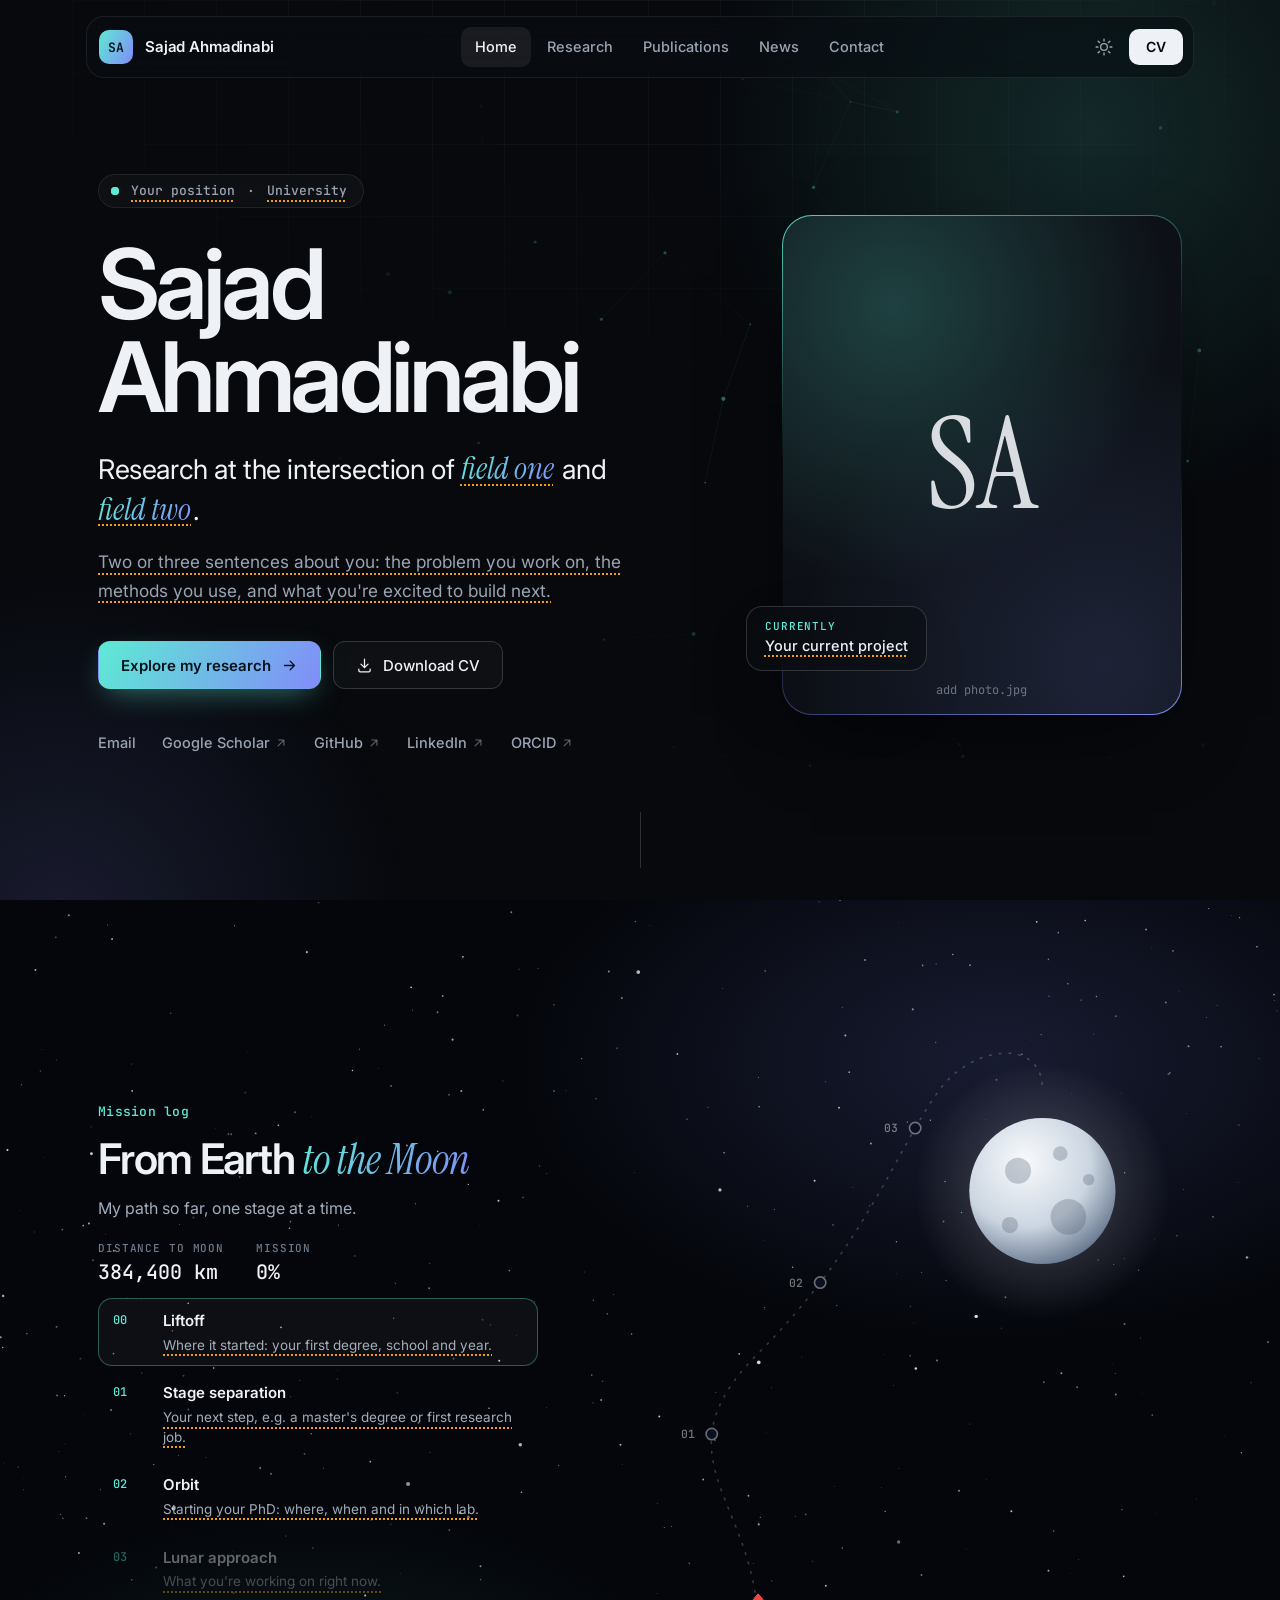
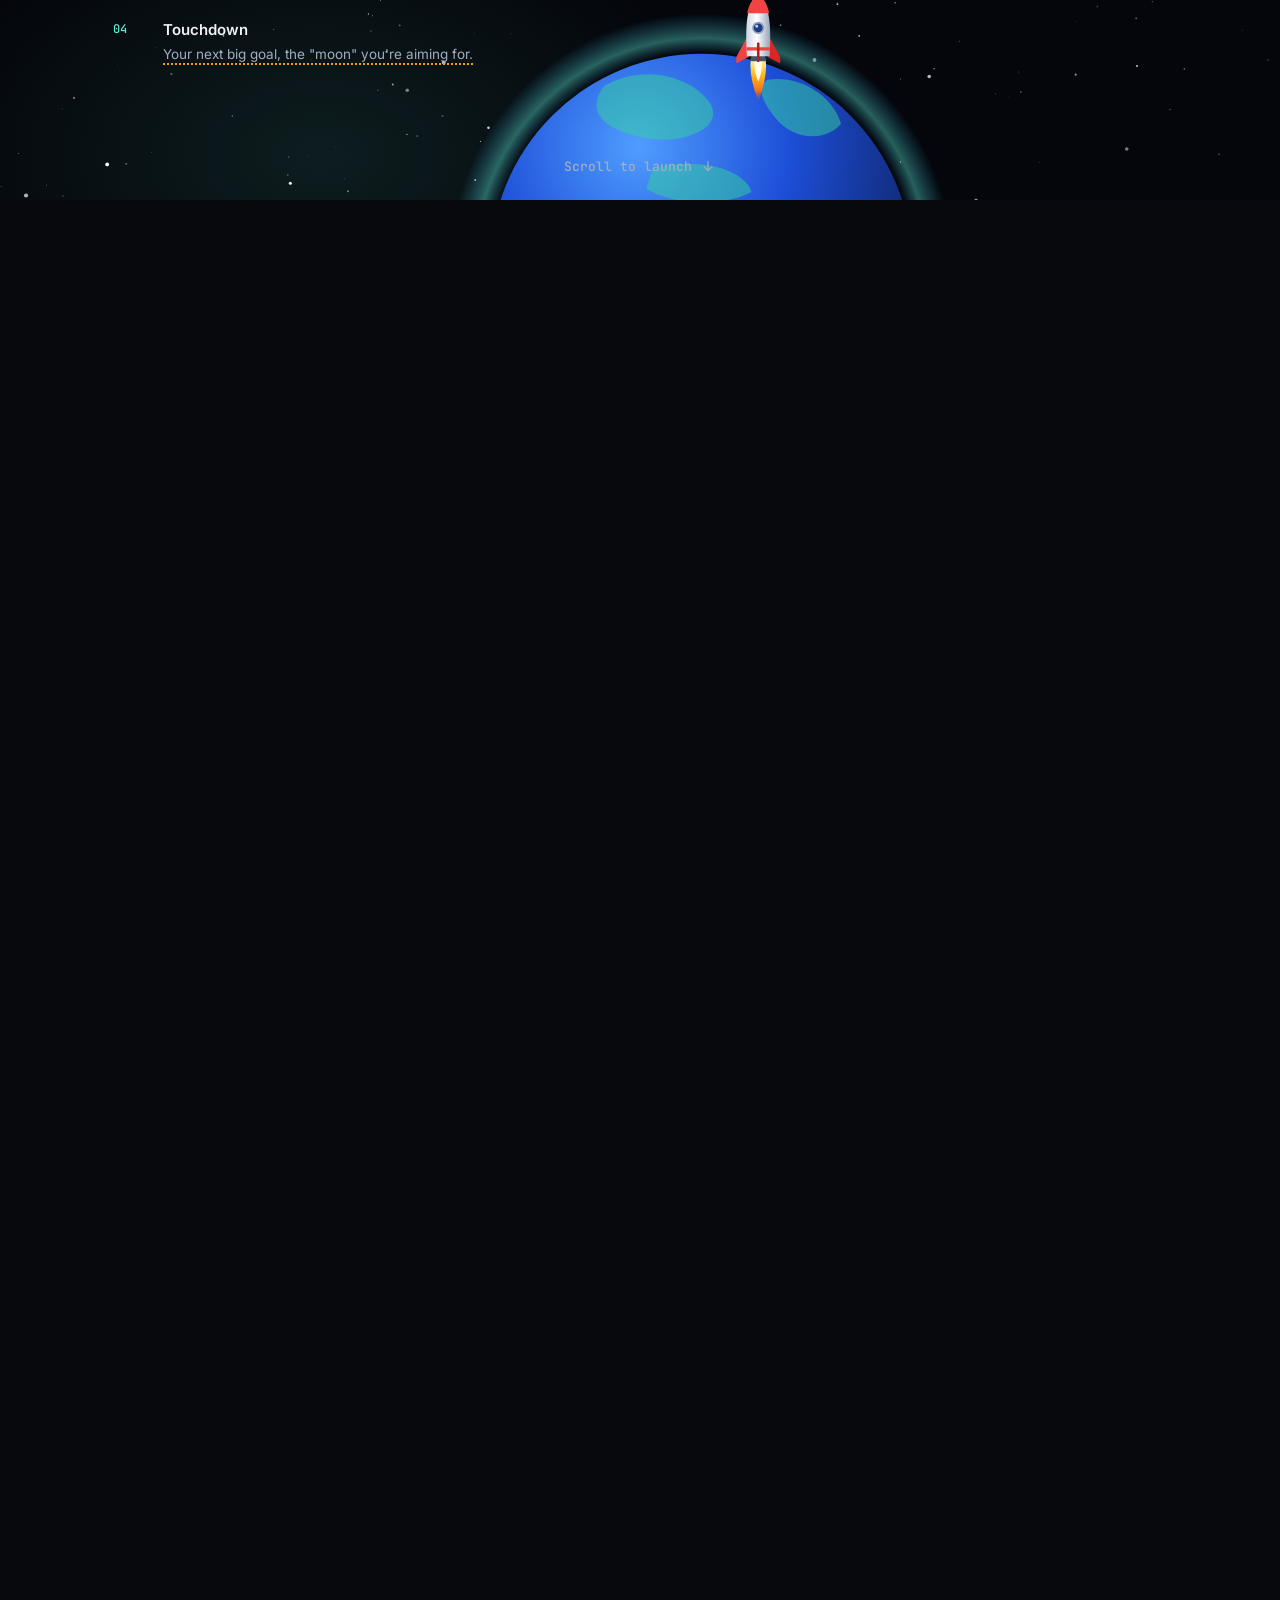
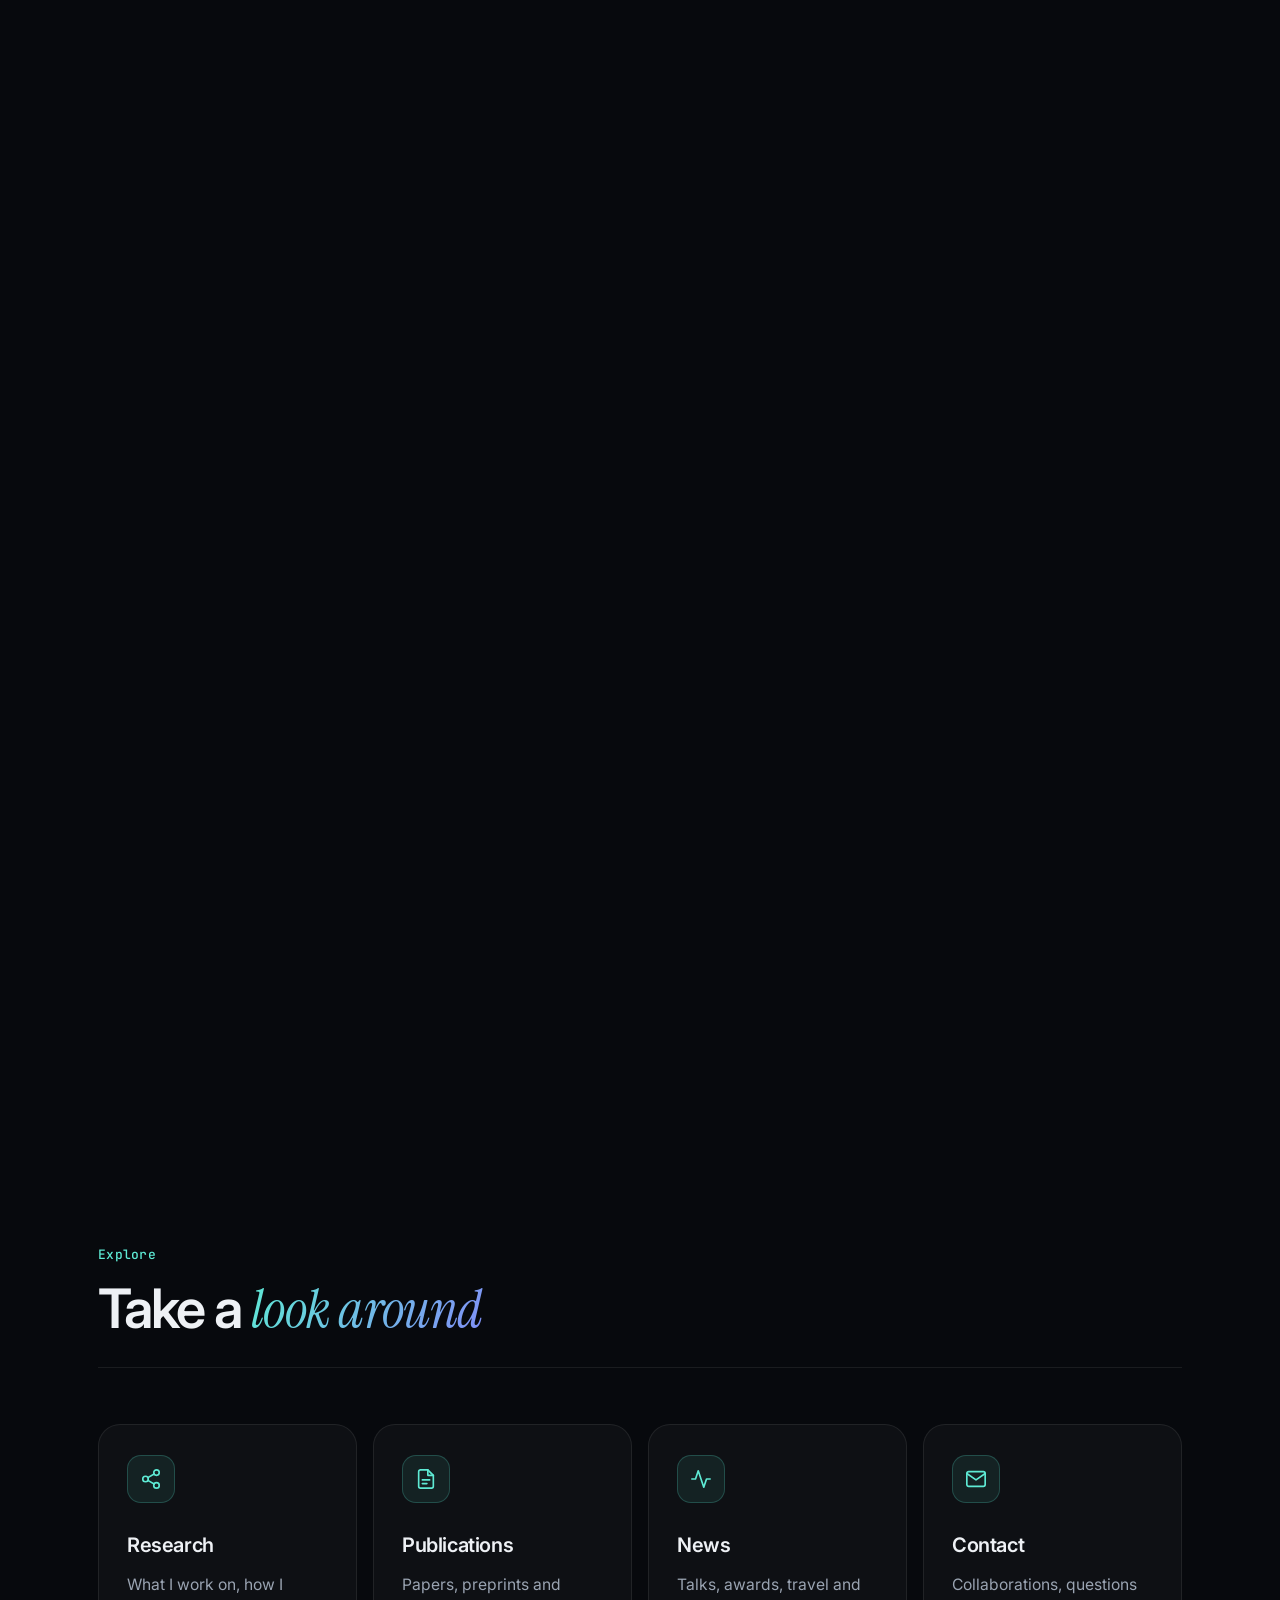
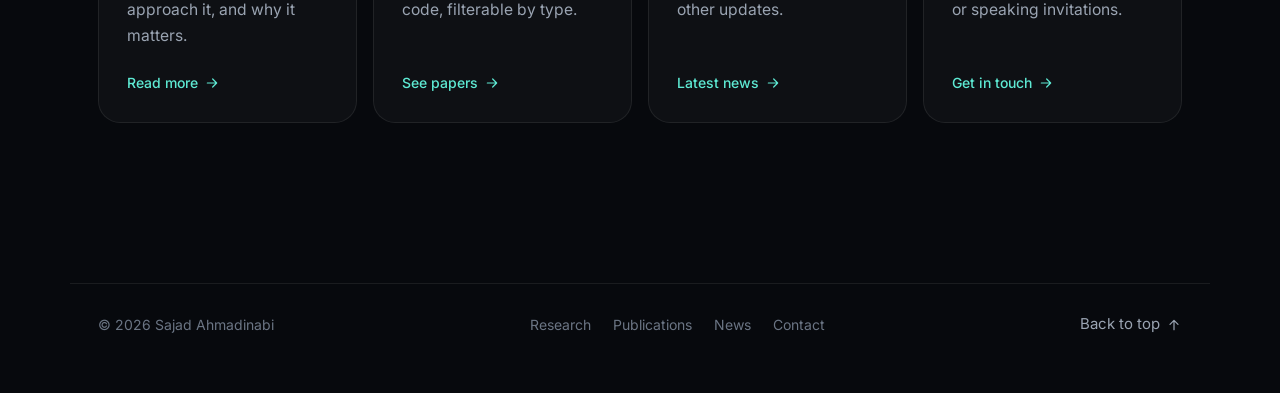
==== commit 26231489: "Split into five pages and add rocket-to-Moon scroll animation Home, Research, Publications, News and" ====
--- a/index.html
+++ b/index.html
@@ -6,22 +6,17 @@
   <title>Sajad Ahmadinabi</title>
   <meta name="description" content="Sajad Ahmadinabi: research, publications, news and contact.">
   <meta name="theme-color" content="#07090d">
-
-  <!-- Link previews (Slack, LinkedIn, iMessage…) -->
   <meta property="og:type" content="website">
   <meta property="og:title" content="Sajad Ahmadinabi">
   <meta property="og:description" content="Research, publications, news and contact.">
   <meta property="og:url" content="https://sajadahmadi14.github.io/">
-
   <script>
-    // Apply the saved light/dark choice before the page paints, and enable animations.
     (function () {
       var root = document.documentElement;
       root.classList.add('js');
       try { var t = localStorage.getItem('theme'); if (t) root.dataset.theme = t; } catch (e) {}
     })();
   </script>
-
   <link rel="icon" href="favicon.svg" type="image/svg+xml">
   <link rel="preconnect" href="https://fonts.googleapis.com">
   <link rel="preconnect" href="https://fonts.gstatic.com" crossorigin>
@@ -29,29 +24,27 @@
   <link rel="stylesheet" href="style.css">
   <script src="script.js" defer></script>
 </head>
-<body>
+<body id="top">
   <!--
     DRAFT CONTENT: text with a dotted amber underline (class="todo") is placeholder.
     Replace it with your own words, then remove the class="todo" from that element.
   -->
-
   <div class="bg-grid" aria-hidden="true"></div>
 
-  <!-- ===================== Navigation ===================== -->
+  <!-- ===================== Navigation (same on every page) ===================== -->
   <header class="nav-wrap">
     <nav class="nav" aria-label="Main">
-      <a href="#top" class="logo" aria-label="Back to top">
+      <a href="index.html" class="logo" aria-label="Home">
         <span class="logo-mark">SA</span>
         <span class="logo-text">Sajad Ahmadinabi</span>
       </a>
-
       <div class="nav-links" id="nav-links">
-        <a href="#research">Research</a>
-        <a href="#publications">Publications</a>
-        <a href="#news">News</a>
-        <a href="#contact">Contact</a>
-      </div>
-
+        <a href="index.html" aria-current="page">Home</a>
+        <a href="research.html">Research</a>
+        <a href="publications.html">Publications</a>
+        <a href="news.html">News</a>
+        <a href="contact.html">Contact</a>
+      </div>
       <div class="nav-actions">
         <button class="icon-btn" id="theme-toggle" type="button" aria-label="Switch between light and dark mode">
           <svg class="icon-sun" viewBox="0 0 24 24" aria-hidden="true"><circle cx="12" cy="12" r="4.5"/><path d="M12 1.5v2.5M12 20v2.5M4.2 4.2l1.8 1.8M18 18l1.8 1.8M1.5 12H4M20 12h2.5M4.2 19.8 6 18M18 6l1.8-1.8"/></svg>
@@ -65,8 +58,7 @@
     </nav>
   </header>
 
-  <main id="top">
-
+  <main>
     <!-- ===================== Hero ===================== -->
     <section class="hero" aria-labelledby="name">
       <canvas id="network" aria-hidden="true"></canvas>
@@ -94,8 +86,8 @@
           </p>
 
           <div class="hero-cta reveal" style="--d:4">
-            <a class="btn btn-primary" href="#publications">
-              View publications
+            <a class="btn btn-primary" href="research.html">
+              Explore my research
               <svg viewBox="0 0 24 24" aria-hidden="true"><path d="M5 12h14M13 6l6 6-6 6"/></svg>
             </a>
             <a class="btn btn-ghost" href="cv.pdf">
@@ -130,158 +122,211 @@
         </div>
       </div>
 
-      <a href="#research" class="scroll-cue" aria-label="Scroll to research"><span></span></a>
+      <a href="#journey" class="scroll-cue" aria-label="Scroll to the mission log"><span></span></a>
     </section>
 
-    <!-- ===================== Research ===================== -->
-    <section id="research" class="section" aria-labelledby="research-title">
+    <!-- ===================== Rocket journey ===================== -->
+    <!-- Scrolling through this section flies the rocket from Earth to the Moon.
+         Each mission-log item has data-at = how far along the flight it lights up (0 = launch, 0.985 = landing). -->
+    <section class="journey" id="journey" aria-labelledby="journey-title">
+      <div class="journey-sticky">
+        <canvas class="stars" aria-hidden="true"></canvas>
+        <span class="shooting-star s1" aria-hidden="true"></span>
+        <span class="shooting-star s2" aria-hidden="true"></span>
+
+        <svg class="art journey-scene" viewBox="0 0 800 1000" preserveAspectRatio="xMidYMax meet" aria-hidden="true">
+          <defs>
+            <radialGradient id="earth-fill" cx="35%" cy="22%" r="80%">
+              <stop offset="0" stop-color="#4f9dff"/>
+              <stop offset="0.45" stop-color="#1d4ed8"/>
+              <stop offset="1" stop-color="#0a1a4a"/>
+            </radialGradient>
+            <radialGradient id="earth-atmo" cx="50%" cy="50%" r="50%">
+              <stop offset="0.84" stop-color="#38bdf8" stop-opacity="0"/>
+              <stop offset="0.9" stop-color="#5eead4" stop-opacity="0.4"/>
+              <stop offset="1" stop-color="#38bdf8" stop-opacity="0"/>
+            </radialGradient>
+            <radialGradient id="moon-fill" cx="38%" cy="30%" r="75%">
+              <stop offset="0" stop-color="#f8fafc"/>
+              <stop offset="0.6" stop-color="#cbd5e1"/>
+              <stop offset="1" stop-color="#64748b"/>
+            </radialGradient>
+            <radialGradient id="moon-halo" cx="50%" cy="50%" r="50%">
+              <stop offset="0.5" stop-color="#e2e8f0" stop-opacity="0.2"/>
+              <stop offset="1" stop-color="#e2e8f0" stop-opacity="0"/>
+            </radialGradient>
+            <linearGradient id="trail-grad" x1="0" y1="1" x2="1" y2="0">
+              <stop offset="0" stop-color="#5eead4"/>
+              <stop offset="1" stop-color="#818cf8"/>
+            </linearGradient>
+            <linearGradient id="flame-grad" x1="0" y1="0" x2="0" y2="1">
+              <stop offset="0" stop-color="#fff7ae"/>
+              <stop offset="0.35" stop-color="#fbbf24"/>
+              <stop offset="0.75" stop-color="#f97316"/>
+              <stop offset="1" stop-color="#ef4444" stop-opacity="0"/>
+            </linearGradient>
+            <linearGradient id="body-grad" x1="0" y1="0" x2="1" y2="0">
+              <stop offset="0" stop-color="#cbd5e1"/>
+              <stop offset="0.45" stop-color="#ffffff"/>
+              <stop offset="1" stop-color="#94a3b8"/>
+            </linearGradient>
+            <clipPath id="earth-clip"><circle cx="180" cy="1080" r="260"/></clipPath>
+          </defs>
+
+          <!-- Earth -->
+          <circle cx="180" cy="1080" r="310" fill="url(#earth-atmo)"/>
+          <circle cx="180" cy="1080" r="260" fill="url(#earth-fill)"/>
+          <g clip-path="url(#earth-clip)" fill="#34d399" opacity="0.5">
+            <path d="M60 860 C 110 830 170 850 190 880 C 210 910 160 930 120 925 C 80 920 30 900 60 860 Z"/>
+            <path d="M262 852 C 302 846 342 872 352 906 C 332 930 292 925 272 900 C 256 880 246 862 262 852 Z"/>
+            <path d="M120 962 C 170 946 232 960 242 990 C 202 1010 142 1005 112 986 Z"/>
+          </g>
+
+          <!-- Moon -->
+          <circle class="moon-glow" cx="600" cy="250" r="160" fill="url(#moon-halo)"/>
+          <circle cx="600" cy="250" r="90" fill="url(#moon-fill)"/>
+          <g fill="#475569" opacity="0.28">
+            <circle cx="570" cy="225" r="16"/>
+            <circle cx="632" cy="282" r="22"/>
+            <circle cx="622" cy="204" r="9"/>
+            <circle cx="560" cy="292" r="10"/>
+            <circle cx="657" cy="236" r="7"/>
+          </g>
+
+          <!-- Flight path: dotted guide + glowing trail that grows as you scroll -->
+          <path id="flight-path" d="M 250 792 C 250 630 120 580 250 450 S 420 200 470 130 C 510 70 600 60 600 124"
+                fill="none" stroke="rgba(255,255,255,0.2)" stroke-width="2" stroke-dasharray="2 10" stroke-linecap="round"/>
+          <path id="flight-trail" d="M 250 792 C 250 630 120 580 250 450 S 420 200 470 130 C 510 70 600 60 600 124"
+                fill="none" stroke="url(#trail-grad)" stroke-width="3" stroke-linecap="round"/>
+          <g id="markers"></g>
+
+          <!-- Landing: ring + flag -->
+          <circle class="touchdown" cx="600" cy="160" r="12" fill="none" stroke="#5eead4" stroke-width="2"/>
+          <g class="flag">
+            <line x1="646" y1="174" x2="646" y2="118" stroke="#e2e8f0" stroke-width="2.5" stroke-linecap="round"/>
+            <path d="M647 119 L 684 128 L 647 139 Z" fill="#5eead4"/>
+          </g>
+
+          <!-- Rocket (drawn pointing up, centred on its body) -->
+          <g id="rocket" transform="translate(250 792)">
+            <g class="flame-wrap">
+              <path id="flame" d="M -9 34 Q -12 56 0 86 Q 12 56 9 34 Z" fill="url(#flame-grad)"/>
+              <path d="M -4.5 34 Q -6 48 0 62 Q 6 48 4.5 34 Z" fill="#fffbe6"/>
+            </g>
+            <path d="M -13 6 L -27 32 L -27 40 L -12 32 Z" fill="#ef4444"/>
+            <path d="M 13 6 L 27 32 L 27 40 L 12 32 Z" fill="#dc2626"/>
+            <path d="M -8 30 L 8 30 L 10 37 L -10 37 Z" fill="#475569"/>
+            <path d="M 0 -46 C 15 -32 16 -6 14 31 L -14 31 C -16 -6 -15 -32 0 -46 Z" fill="url(#body-grad)"/>
+            <path d="M 0 -46 C 8 -39 12 -31 13.5 -22 L -13.5 -22 C -12 -31 -8 -39 0 -46 Z" fill="#ef4444"/>
+            <rect x="-14.4" y="20" width="28.8" height="4" fill="#ef4444"/>
+            <rect x="-1.6" y="14" width="3.2" height="24" rx="1.2" fill="#b91c1c"/>
+            <circle cy="-4" r="7.5" fill="#94a3b8"/>
+            <circle cy="-4" r="5.5" fill="#1e3a8a"/>
+            <circle cx="-1.8" cy="-6" r="1.8" fill="#bfdbfe"/>
+          </g>
+        </svg>
+
+        <div class="container journey-ui">
+          <div class="journey-head">
+            <span class="section-num">Mission log</span>
+            <h2 id="journey-title">From Earth <em>to the Moon</em></h2>
+            <p class="journey-sub">My path so far, one stage at a time.</p>
+          </div>
+
+          <dl class="hud">
+            <div><dt>Distance to Moon</dt><dd data-distance>384,400 km</dd></div>
+            <div><dt>Mission</dt><dd data-progress>0%</dd></div>
+          </dl>
+
+          <ol class="mission-log">
+            <li data-at="0">
+              <span class="ml-num">00</span>
+              <div><b>Liftoff</b><p class="todo">Where it started: your first degree, school and year.</p></div>
+            </li>
+            <li data-at="0.27">
+              <span class="ml-num">01</span>
+              <div><b>Stage separation</b><p class="todo">Your next step, e.g. a master's degree or first research job.</p></div>
+            </li>
+            <li data-at="0.52">
+              <span class="ml-num">02</span>
+              <div><b>Orbit</b><p class="todo">Starting your PhD: where, when and in which lab.</p></div>
+            </li>
+            <li data-at="0.76">
+              <span class="ml-num">03</span>
+              <div><b>Lunar approach</b><p class="todo">What you're working on right now.</p></div>
+            </li>
+            <li data-at="0.985">
+              <span class="ml-num">04</span>
+              <div><b>Touchdown</b><p class="todo">Your next big goal, the "moon" you're aiming for.</p></div>
+            </li>
+          </ol>
+        </div>
+
+        <p class="journey-hint">
+          Scroll to launch
+          <svg viewBox="0 0 24 24" aria-hidden="true"><path d="M12 5v14M6 13l6 6 6-6"/></svg>
+        </p>
+      </div>
+    </section>
+
+    <!-- ===================== Explore ===================== -->
+    <section class="section" aria-labelledby="explore-title">
       <div class="container">
         <div class="section-head reveal">
           <div>
-            <span class="section-num">01 / Research</span>
-            <h2 id="research-title">What I <em>work on</em></h2>
-          </div>
-          <p class="section-sub todo">One line that sums up your research program.</p>
-        </div>
-
-        <div class="cards">
-          <article class="card reveal">
+            <span class="section-num">Explore</span>
+            <h2 id="explore-title">Take a <em>look around</em></h2>
+          </div>
+        </div>
+
+        <div class="explore">
+          <a class="card explore-card reveal" href="research.html">
             <div class="card-icon">
               <svg viewBox="0 0 24 24" aria-hidden="true"><circle cx="18" cy="5" r="3"/><circle cx="6" cy="12" r="3"/><circle cx="18" cy="19" r="3"/><path d="m8.6 13.5 6.8 4M15.4 6.5l-6.8 4"/></svg>
             </div>
-            <h3 class="todo">Research area one</h3>
-            <p class="todo">One or two sentences on what you study here, how you approach it, and why it matters.</p>
-            <ul class="tags"><li>keyword</li><li>keyword</li><li>keyword</li></ul>
-          </article>
-
-          <article class="card reveal" style="--d:1">
+            <h3>Research</h3>
+            <p>What I work on, how I approach it, and why it matters.</p>
+            <span class="go">Read more <svg viewBox="0 0 24 24" aria-hidden="true"><path d="M5 12h14M13 6l6 6-6 6"/></svg></span>
+          </a>
+          <a class="card explore-card reveal" style="--d:1" href="publications.html">
             <div class="card-icon">
-              <svg viewBox="0 0 24 24" aria-hidden="true"><path d="M12 2 2 7l10 5 10-5-10-5zM2 17l10 5 10-5M2 12l10 5 10-5"/></svg>
-            </div>
-            <h3 class="todo">Research area two</h3>
-            <p class="todo">One or two sentences on what you study here, how you approach it, and why it matters.</p>
-            <ul class="tags"><li>keyword</li><li>keyword</li><li>keyword</li></ul>
-          </article>
-
-          <article class="card reveal" style="--d:2">
+              <svg viewBox="0 0 24 24" aria-hidden="true"><path d="M14 2H6a2 2 0 0 0-2 2v16a2 2 0 0 0 2 2h12a2 2 0 0 0 2-2V8z"/><path d="M14 2v6h6M8 13h8M8 17h5"/></svg>
+            </div>
+            <h3>Publications</h3>
+            <p>Papers, preprints and code, filterable by type.</p>
+            <span class="go">See papers <svg viewBox="0 0 24 24" aria-hidden="true"><path d="M5 12h14M13 6l6 6-6 6"/></svg></span>
+          </a>
+          <a class="card explore-card reveal" style="--d:2" href="news.html">
             <div class="card-icon">
               <svg viewBox="0 0 24 24" aria-hidden="true"><path d="M22 12h-4l-3 9L9 3l-3 9H2"/></svg>
             </div>
-            <h3 class="todo">Research area three</h3>
-            <p class="todo">One or two sentences on what you study here, how you approach it, and why it matters.</p>
-            <ul class="tags"><li>keyword</li><li>keyword</li><li>keyword</li></ul>
-          </article>
-        </div>
-      </div>
-    </section>
-
-    <!-- ===================== Publications ===================== -->
-    <section id="publications" class="section" aria-labelledby="pubs-title">
-      <div class="container">
-        <div class="section-head reveal">
-          <div>
-            <span class="section-num">02 / Publications</span>
-            <h2 id="pubs-title">Selected <em>publications</em></h2>
-          </div>
-          <a class="text-link" href="#">Full list on Google Scholar <svg viewBox="0 0 24 24" aria-hidden="true"><path d="M7 17 17 7M8 7h9v9"/></svg></a>
-        </div>
-
-        <ol class="pubs">
-          <li class="pub reveal">
-            <span class="pub-year todo">2026</span>
-            <div>
-              <h3 class="pub-title"><a href="#" class="todo">Title of your most recent paper goes here</a></h3>
-              <p class="pub-authors"><strong>S. Ahmadinabi</strong>, <span class="todo">A. Co-author, B. Co-author</span></p>
-              <div class="pub-meta">
-                <span class="venue todo">Conference or journal</span>
-                <a class="chip" href="#">PDF</a>
-                <a class="chip" href="#">Code</a>
-                <a class="chip" href="#">BibTeX</a>
-              </div>
-            </div>
-          </li>
-
-          <li class="pub reveal">
-            <span class="pub-year todo">2025</span>
-            <div>
-              <h3 class="pub-title"><a href="#" class="todo">Title of another paper goes here</a></h3>
-              <p class="pub-authors"><span class="todo">A. Co-author</span>, <strong>S. Ahmadinabi</strong>, <span class="todo">B. Co-author</span></p>
-              <div class="pub-meta">
-                <span class="venue todo">Conference or journal</span>
-                <a class="chip" href="#">PDF</a>
-                <a class="chip" href="#">Code</a>
-              </div>
-            </div>
-          </li>
-
-          <li class="pub reveal">
-            <span class="pub-year todo">2024</span>
-            <div>
-              <h3 class="pub-title"><a href="#" class="todo">Title of an earlier paper goes here</a></h3>
-              <p class="pub-authors"><strong>S. Ahmadinabi</strong>, <span class="todo">A. Co-author</span></p>
-              <div class="pub-meta">
-                <span class="venue todo">Conference or journal</span>
-                <a class="chip" href="#">PDF</a>
-              </div>
-            </div>
-          </li>
-        </ol>
-      </div>
-    </section>
-
-    <!-- ===================== News ===================== -->
-    <section id="news" class="section" aria-labelledby="news-title">
-      <div class="container">
-        <div class="section-head reveal">
-          <div>
-            <span class="section-num">03 / News</span>
-            <h2 id="news-title">Latest <em>news</em></h2>
-          </div>
-        </div>
-
-        <ol class="timeline">
-          <li class="reveal">
-            <time datetime="2026-11" class="todo">Nov 2026</time>
-            <p class="todo">Your latest news: a paper, a talk, an award or a new position.</p>
-          </li>
-          <li class="reveal">
-            <time datetime="2026-09" class="todo">Sep 2026</time>
-            <p class="todo">Another update, for example a conference where you presented your work.</p>
-          </li>
-          <li class="reveal">
-            <time datetime="2026-06" class="todo">Jun 2026</time>
-            <p class="todo">An older update. Keep this list to the most recent five to eight items.</p>
-          </li>
-        </ol>
-      </div>
-    </section>
-
-    <!-- ===================== Contact ===================== -->
-    <section id="contact" class="section" aria-labelledby="contact-title">
-      <div class="container">
-        <div class="contact-card reveal">
-          <span class="section-num">04 / Contact</span>
-          <h2 id="contact-title">Let's <em>work together</em></h2>
-          <p>I'm always happy to talk about research, collaborations or speaking invitations.</p>
-          <!-- Your email appears 3 times on this page: the Email link at the top, and the two below. -->
-          <div class="contact-actions">
-            <a class="btn btn-primary" href="mailto:you@example.com">
+            <h3>News</h3>
+            <p>Talks, awards, travel and other updates.</p>
+            <span class="go">Latest news <svg viewBox="0 0 24 24" aria-hidden="true"><path d="M5 12h14M13 6l6 6-6 6"/></svg></span>
+          </a>
+          <a class="card explore-card reveal" style="--d:3" href="contact.html">
+            <div class="card-icon">
               <svg viewBox="0 0 24 24" aria-hidden="true"><rect x="2" y="4" width="20" height="16" rx="2"/><path d="m22 6-10 7L2 6"/></svg>
-              <span class="todo">you@example.com</span>
-            </a>
-            <button class="btn btn-ghost" id="copy-email" type="button" data-email="you@example.com">
-              <svg viewBox="0 0 24 24" aria-hidden="true"><rect x="9" y="9" width="13" height="13" rx="2"/><path d="M5 15H4a2 2 0 0 1-2-2V4a2 2 0 0 1 2-2h9a2 2 0 0 1 2 2v1"/></svg>
-              <span>Copy email</span>
-            </button>
-          </div>
+            </div>
+            <h3>Contact</h3>
+            <p>Collaborations, questions or speaking invitations.</p>
+            <span class="go">Get in touch <svg viewBox="0 0 24 24" aria-hidden="true"><path d="M5 12h14M13 6l6 6-6 6"/></svg></span>
+          </a>
         </div>
       </div>
     </section>
   </main>
 
+  <!-- ===================== Footer (same on every page) ===================== -->
   <footer class="footer">
     <div class="container footer-inner">
       <span>© 2026 Sajad Ahmadinabi</span>
+      <nav class="footer-links" aria-label="Footer">
+        <a href="research.html">Research</a>
+        <a href="publications.html">Publications</a>
+        <a href="news.html">News</a>
+        <a href="contact.html">Contact</a>
+      </nav>
       <a href="#top" class="text-link">Back to top
         <svg viewBox="0 0 24 24" aria-hidden="true"><path d="M12 19V5M6 11l6-6 6 6"/></svg>
       </a>
--- a/style.css
+++ b/style.css
@@ -52,6 +52,11 @@
   --ease: cubic-bezier(0.2, 0.7, 0.2, 1);
 }
 
+/* Smooth fade between pages (supported browsers) */
+@view-transition { navigation: auto; }
+::view-transition-old(root),
+::view-transition-new(root) { animation-duration: 0.35s; }
+
 /* =========================================================
    Base
    ========================================================= */
@@ -79,7 +84,8 @@
 
 a { color: inherit; text-decoration: none; }
 
-svg {
+/* Line icons. Illustrations use class="art" and are left alone. */
+svg:not(.art) {
   width: 18px;
   height: 18px;
   fill: none;
@@ -241,6 +247,7 @@
   -webkit-backdrop-filter: blur(16px) saturate(150%);
   backdrop-filter: blur(16px) saturate(150%);
   transition: box-shadow 0.3s var(--ease), border-color 0.3s var(--ease);
+  view-transition-name: site-nav;
 }
 .nav.scrolled { box-shadow: var(--shadow); border-color: var(--border-strong); }
 
@@ -267,13 +274,13 @@
   transition: color 0.2s, background-color 0.2s;
 }
 .nav-links a:hover { color: var(--text); }
-.nav-links a.active { color: var(--text); background: var(--surface-2); }
+.nav-links a[aria-current="page"] { color: var(--text); background: var(--surface-2); }
 
 .nav-actions { display: flex; align-items: center; gap: 6px; }
 .menu-btn { display: none; }
 
 /* =========================================================
-   Hero
+   Home hero
    ========================================================= */
 .hero {
   position: relative;
@@ -511,9 +518,37 @@
 }
 
 /* =========================================================
+   Inner page header
+   ========================================================= */
+.page-hero {
+  position: relative;
+  overflow: hidden;
+  padding: 190px 0 72px;
+}
+.page-hero #network {
+  -webkit-mask-image: radial-gradient(ellipse 60% 80% at 80% 30%, #000 10%, transparent 70%);
+  mask-image: radial-gradient(ellipse 60% 80% at 80% 30%, #000 10%, transparent 70%);
+}
+.page-hero .container { position: relative; }
+
+.page-title {
+  margin: 18px 0 20px;
+  font-size: clamp(2.8rem, 6.4vw, 5.2rem);
+  line-height: 1;
+  letter-spacing: -0.045em;
+}
+.page-sub {
+  max-width: 54ch;
+  margin: 0;
+  color: var(--muted);
+  font-size: 1.15rem;
+}
+
+/* =========================================================
    Sections
    ========================================================= */
 .section { position: relative; padding: 120px 0; }
+.section-tight { padding-top: 16px; }
 
 .section-head {
   display: flex;
@@ -539,6 +574,7 @@
   font-weight: 600;
   letter-spacing: -0.04em;
 }
+h1 em,
 h2 em {
   font-family: var(--serif);
   font-style: italic;
@@ -558,7 +594,7 @@
   text-align: right;
 }
 
-/* Research cards */
+/* Cards (research + explore) */
 .cards {
   display: grid;
   grid-template-columns: repeat(3, minmax(0, 1fr));
@@ -619,8 +655,41 @@
   color: var(--faint);
   font: 12px/1.5 var(--mono);
 }
+.tags-lg li { padding: 8px 14px; font-size: 13px; color: var(--muted); }
+
+.explore {
+  display: grid;
+  grid-template-columns: repeat(4, minmax(0, 1fr));
+  gap: 16px;
+}
+.explore-card { display: flex; flex-direction: column; min-height: 240px; }
+.explore-card p { flex: 1; }
+.go {
+  display: inline-flex;
+  align-items: center;
+  gap: 6px;
+  color: var(--accent-1);
+  font-size: 14px;
+  font-weight: 500;
+}
+.go svg { width: 16px; height: 16px; transition: transform 0.25s var(--ease); }
+.explore-card:hover .go svg { transform: translateX(4px); }
 
 /* Publications */
+.filters { display: flex; flex-wrap: wrap; gap: 8px; margin-bottom: 28px; }
+.filter {
+  padding: 9px 15px;
+  border-radius: 999px;
+  border: 1px solid var(--border);
+  background: transparent;
+  color: var(--muted);
+  font: 500 13px/1 var(--mono);
+  cursor: pointer;
+  transition: color 0.2s, background-color 0.2s, border-color 0.2s;
+}
+.filter:hover { color: var(--text); border-color: var(--border-strong); }
+.filter.is-active { background: var(--text); border-color: var(--text); color: var(--bg); }
+
 .pubs { margin: 0; padding: 0; list-style: none; }
 
 .pub {
@@ -633,6 +702,7 @@
   border-top: 1px solid transparent;
   transition: background-color 0.3s var(--ease), border-color 0.3s var(--ease);
 }
+.pub[hidden] { display: none; }
 .pub + .pub { border-top-color: var(--border); }
 .pub:hover,
 .pub:hover + .pub { border-top-color: transparent; }
@@ -740,16 +810,243 @@
 .contact-card p { max-width: 46ch; margin: 0 auto 36px; color: var(--muted); font-size: 1.08rem; }
 .contact-actions { display: flex; flex-wrap: wrap; justify-content: center; gap: 12px; }
 
+.contact-grid {
+  display: grid;
+  grid-template-columns: repeat(3, minmax(0, 1fr));
+  gap: 16px;
+  margin-top: 16px;
+}
+.info-card {
+  padding: 26px 26px 28px;
+  border-radius: 22px;
+  border: 1px solid var(--border);
+  background: var(--surface);
+}
+.info-label {
+  font: 500 11px/1 var(--mono);
+  letter-spacing: 0.08em;
+  text-transform: uppercase;
+  color: var(--accent-1);
+}
+.info-card p { margin: 14px 0 0; }
+.info-card ul { display: grid; gap: 8px; margin: 14px 0 0; padding: 0; list-style: none; }
+
 /* Footer */
 .footer { padding: 40px 0 56px; color: var(--faint); font-size: 14px; }
 .footer-inner {
   display: flex;
+  flex-wrap: wrap;
   align-items: center;
   justify-content: space-between;
-  gap: 16px;
+  gap: 16px 28px;
   padding-top: 28px;
   border-top: 1px solid var(--border);
 }
+.footer-links { display: flex; flex-wrap: wrap; gap: 8px 22px; }
+.footer-links a { transition: color 0.2s; }
+.footer-links a:hover { color: var(--text); }
+
+/* =========================================================
+   Rocket journey (home page)
+   ========================================================= */
+.journey {
+  /* Always a night sky, even in light mode */
+  --text: #eef1f5;
+  --muted: #a3adbb;
+  --faint: #6f7a8a;
+  --border: rgba(255, 255, 255, 0.1);
+  --accent-1: #5eead4;
+  --accent-2: #818cf8;
+  --node: 94, 234, 212;
+  --grad: linear-gradient(120deg, #5eead4, #818cf8);
+  position: relative;
+  height: 380vh;
+  color: var(--text);
+}
+
+.journey-sticky {
+  position: sticky;
+  top: 0;
+  height: 100vh;
+  height: 100svh;
+  overflow: hidden;
+  background:
+    radial-gradient(ellipse 55% 45% at 78% 18%, rgba(129, 140, 248, 0.16), transparent 70%),
+    radial-gradient(ellipse 45% 40% at 25% 95%, rgba(94, 234, 212, 0.10), transparent 70%),
+    #04060b;
+}
+
+.stars {
+  position: absolute;
+  left: 0;
+  top: 0;
+  width: 100%;
+  height: 130%;
+  pointer-events: none;
+  will-change: transform;
+}
+
+.shooting-star {
+  position: absolute;
+  width: 150px;
+  height: 1.5px;
+  border-radius: 2px;
+  background: linear-gradient(90deg, transparent, rgba(255, 255, 255, 0.95));
+  opacity: 0;
+  pointer-events: none;
+  animation: shoot 11s linear infinite;
+}
+.shooting-star.s1 { top: 14%; left: 6%; animation-delay: 2s; }
+.shooting-star.s2 { top: 40%; left: 38%; animation-delay: 7.5s; }
+@keyframes shoot {
+  0% { opacity: 0; transform: translate(0, 0) rotate(18deg); }
+  1.5% { opacity: 1; }
+  7% { opacity: 0; transform: translate(460px, 150px) rotate(18deg); }
+  100% { opacity: 0; transform: translate(460px, 150px) rotate(18deg); }
+}
+
+.journey-scene {
+  /* Sits to the right of the text column */
+  --scene-left: calc(max(0px, (100vw - 1140px) / 2) + 410px);
+  position: absolute;
+  top: 88px;                      /* clear the floating menu bar */
+  left: var(--scene-left);
+  width: calc(100% - var(--scene-left));
+  height: calc(100% - 88px);
+  overflow: visible;
+}
+
+.journey-ui {
+  position: relative;
+  z-index: 1;
+  display: flex;
+  flex-direction: column;
+  justify-content: center;
+  height: 100%;
+  padding-top: 92px;
+  padding-bottom: 20px;
+  pointer-events: none;
+}
+.journey-ui > * { max-width: 440px; }
+
+.journey-head h2 { font-size: clamp(2rem, 3.3vw, 2.7rem); }
+.journey-sub { margin: 12px 0 0; color: var(--muted); }
+
+.hud { display: flex; gap: 32px; margin: 22px 0 16px; }
+.hud div { min-width: 0; }
+.hud dt {
+  font: 500 11px/1 var(--mono);
+  letter-spacing: 0.08em;
+  text-transform: uppercase;
+  color: var(--faint);
+}
+.hud dd {
+  margin: 8px 0 0;
+  font: 500 20px/1 var(--mono);
+  font-variant-numeric: tabular-nums;
+  color: var(--text);
+}
+
+.mission-log { display: grid; gap: 4px; margin: 0; padding: 0; list-style: none; }
+.mission-log li {
+  display: grid;
+  grid-template-columns: 40px minmax(0, 1fr);
+  gap: 10px;
+  padding: 10px 14px;
+  border-radius: 14px;
+  border: 1px solid transparent;
+  opacity: 0.4;
+  transition: opacity 0.4s var(--ease), background-color 0.4s var(--ease), border-color 0.4s var(--ease);
+}
+.mission-log li.done { opacity: 0.7; }
+.mission-log li.active {
+  opacity: 1;
+  border-color: rgba(94, 234, 212, 0.35);
+  background: rgba(255, 255, 255, 0.04);
+}
+.ml-num { font: 500 12px/1.9 var(--mono); color: var(--accent-1); }
+.mission-log b { display: block; font-size: 15px; font-weight: 600; }
+.mission-log p { margin: 2px 0 0; color: var(--muted); font-size: 13.5px; line-height: 1.45; }
+
+@media (max-height: 820px) {
+  .journey-sub { display: none; }
+}
+
+.journey-hint {
+  position: absolute;
+  left: 50%;
+  bottom: 26px;
+  z-index: 1;
+  display: flex;
+  align-items: center;
+  gap: 8px;
+  margin: 0;
+  transform: translateX(-50%);
+  color: var(--muted);
+  font: 500 13px/1 var(--mono);
+  transition: opacity 0.4s var(--ease);
+}
+.journey-hint svg { width: 16px; height: 16px; animation: nudge 1.6s ease-in-out infinite; }
+.journey.launched .journey-hint { opacity: 0; }
+@keyframes nudge {
+  0%, 100% { transform: translateY(0); }
+  50% { transform: translateY(4px); }
+}
+
+/* Illustration parts */
+.marker circle {
+  fill: #0b1020;
+  stroke: rgba(255, 255, 255, 0.4);
+  stroke-width: 2;
+  transition: fill 0.4s, stroke 0.4s;
+}
+.marker.passed circle { fill: #5eead4; stroke: #5eead4; }
+.marker text {
+  font: 500 14px var(--mono);
+  fill: rgba(255, 255, 255, 0.45);
+  transition: fill 0.4s;
+}
+.marker.passed text { fill: #5eead4; }
+
+#rocket .flame-wrap {
+  opacity: 0;
+  transform: scaleY(0.3);
+  transform-box: fill-box;
+  transform-origin: 50% 0;
+  transition: opacity 0.3s, transform 0.3s;
+}
+.journey.flying #rocket .flame-wrap { opacity: 1; transform: scaleY(1); }
+#flame {
+  transform-box: fill-box;
+  transform-origin: 50% 0;
+  animation: flicker 0.12s ease-in-out infinite alternate;
+}
+@keyframes flicker {
+  from { transform: scale(0.94, 0.86); }
+  to { transform: scale(1.04, 1.12); }
+}
+
+.flag {
+  transform: scaleY(0);
+  transform-box: fill-box;
+  transform-origin: 50% 100%;
+  transition: transform 0.5s var(--ease) 0.15s;
+}
+.journey.landed .flag { transform: scaleY(1); }
+
+.touchdown {
+  opacity: 0;
+  transform-box: fill-box;
+  transform-origin: center;
+}
+.journey.landed .touchdown { animation: ring 1.4s var(--ease) forwards; }
+@keyframes ring {
+  0% { opacity: 0.9; transform: scale(0.3); }
+  100% { opacity: 0; transform: scale(5); }
+}
+
+.moon-glow { opacity: 0.7; transition: opacity 0.8s; }
+.journey.landed .moon-glow { opacity: 1; }
 
 /* =========================================================
    Scroll-in animation
@@ -763,11 +1060,15 @@
 .js .reveal.in { opacity: 1; transform: none; }
 
 @media (prefers-reduced-motion: reduce) {
+  @view-transition { navigation: none; }
   html { scroll-behavior: auto; }
   .js .reveal { opacity: 1; transform: none; transition: none; }
   .pulse::after,
   .photo-badge,
-  .scroll-cue span { animation: none; }
+  .scroll-cue span,
+  .shooting-star,
+  #flame,
+  .journey-hint svg { animation: none; }
 }
 
 /* =========================================================
@@ -778,11 +1079,27 @@
   .hero-inner { grid-template-columns: 1fr; gap: 64px; }
   .hero-photo { justify-self: start; width: min(100%, 360px); margin-left: 36px; }
   .cards { grid-template-columns: 1fr 1fr; }
+  .explore { grid-template-columns: 1fr 1fr; }
+  .contact-grid { grid-template-columns: 1fr 1fr; }
   .scroll-cue { display: none; }
+
+  /* Journey: text on top, sky scene below */
+  .journey-ui { justify-content: flex-start; padding-top: 104px; }
+  .journey-ui > * { max-width: 560px; }
+  .journey-sub { display: none; }
+  .hud { margin: 14px 0; }
+  .mission-log li { display: none; }
+  .mission-log li.active {
+    display: grid;
+    background: rgba(7, 9, 13, 0.72);
+    -webkit-backdrop-filter: blur(10px);
+    backdrop-filter: blur(10px);
+  }
+  .journey-scene { left: 0; top: auto; bottom: 0; width: 100%; height: 66%; }
 }
 
 @media (max-width: 760px) {
-  .container { padding: 0 22px; }
+  .container { padding-left: 22px; padding-right: 22px; }
 
   .menu-btn { display: inline-grid; }
   .nav-links {
@@ -805,11 +1122,17 @@
   .hero-photo { width: min(100%, 300px); margin-left: 24px; }
   .photo-badge { left: -24px; bottom: 28px; }
 
+  .page-hero { padding: 150px 0 48px; }
+
   .section { padding: 88px 0; }
+  .section-tight { padding-top: 8px; }
   .section-head { flex-direction: column; align-items: flex-start; margin-bottom: 36px; }
   .section-sub { text-align: left; }
 
-  .cards { grid-template-columns: 1fr; }
+  .cards,
+  .explore,
+  .contact-grid { grid-template-columns: 1fr; }
+  .explore-card { min-height: 0; }
 
   .pub { grid-template-columns: 1fr; gap: 8px; margin: 0 -16px; padding: 24px 16px; }
 
@@ -818,6 +1141,9 @@
   .timeline li::after { left: 0; top: 22px; }
 
   .contact-card { border-radius: 26px; padding-left: 22px; padding-right: 22px; }
+
+  .hud { gap: 22px; }
+  .hud dd { font-size: 17px; }
 }
 
 @media (max-width: 420px) {
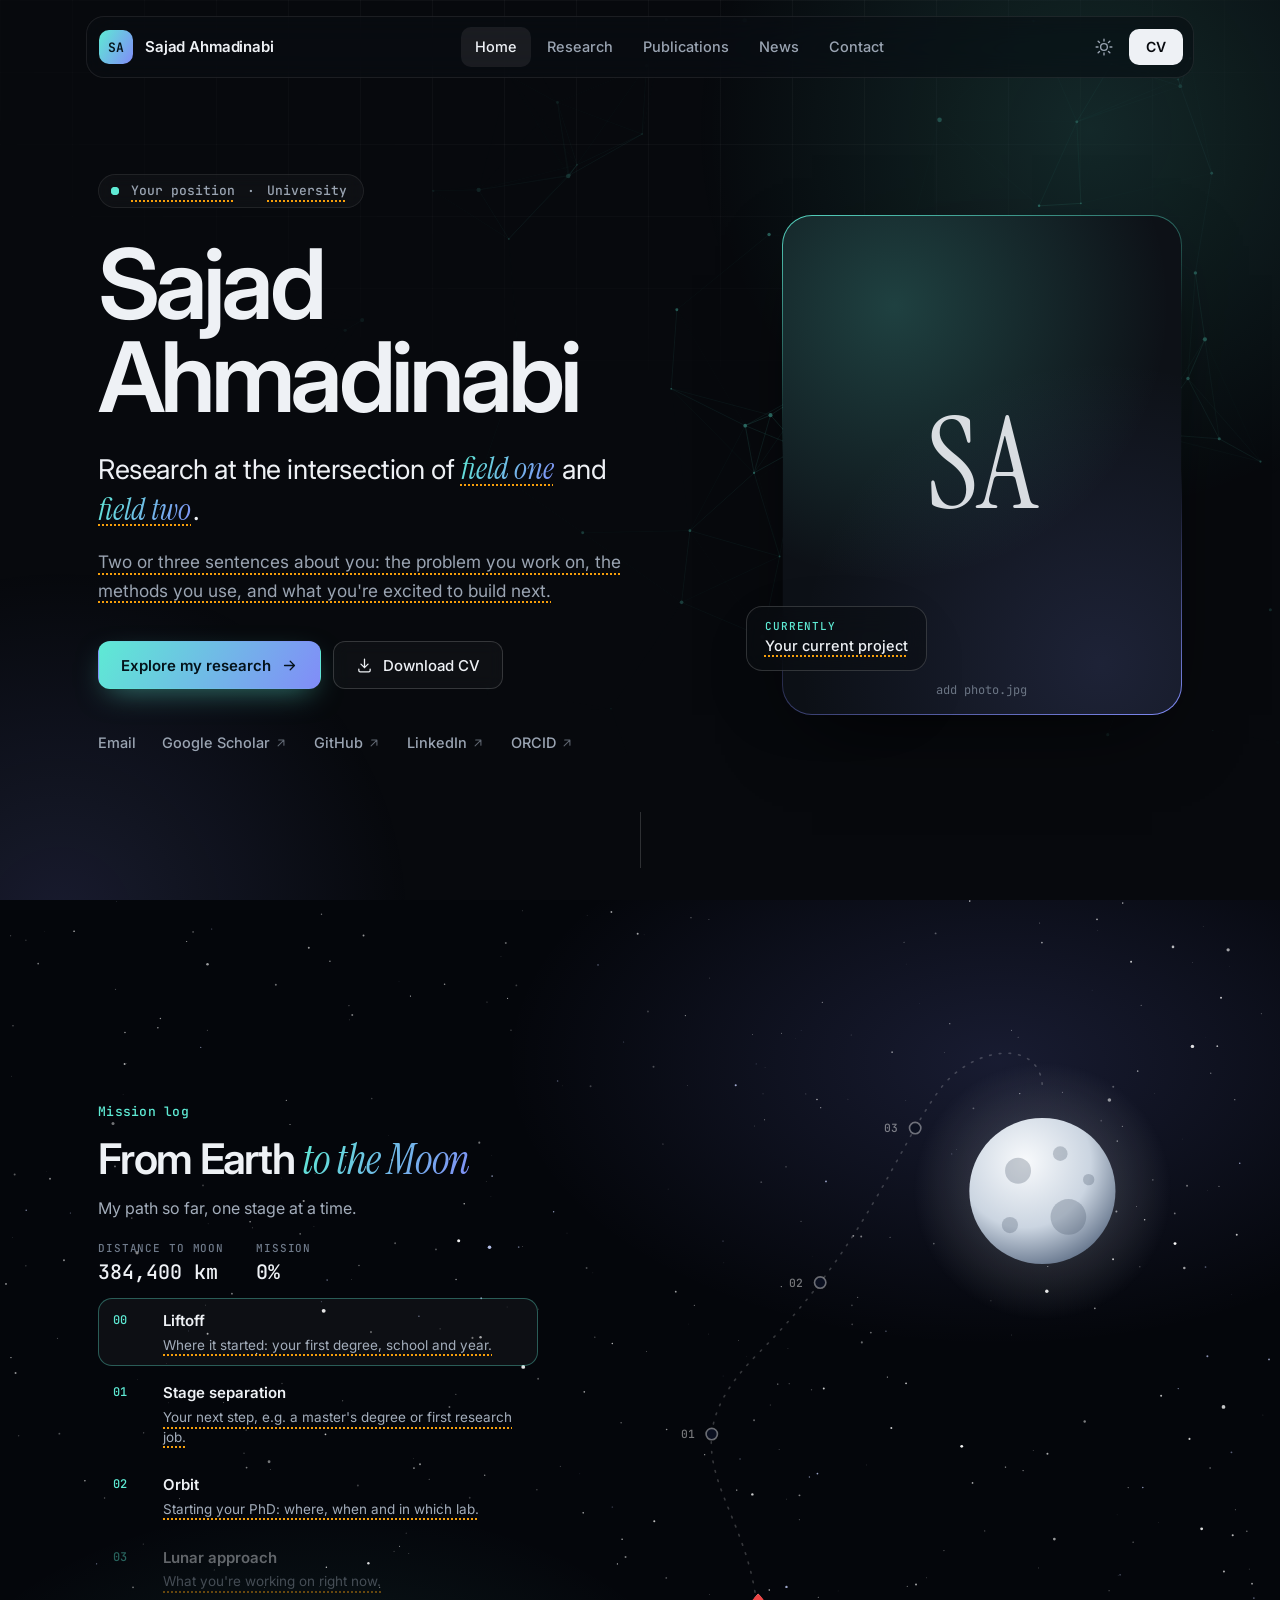
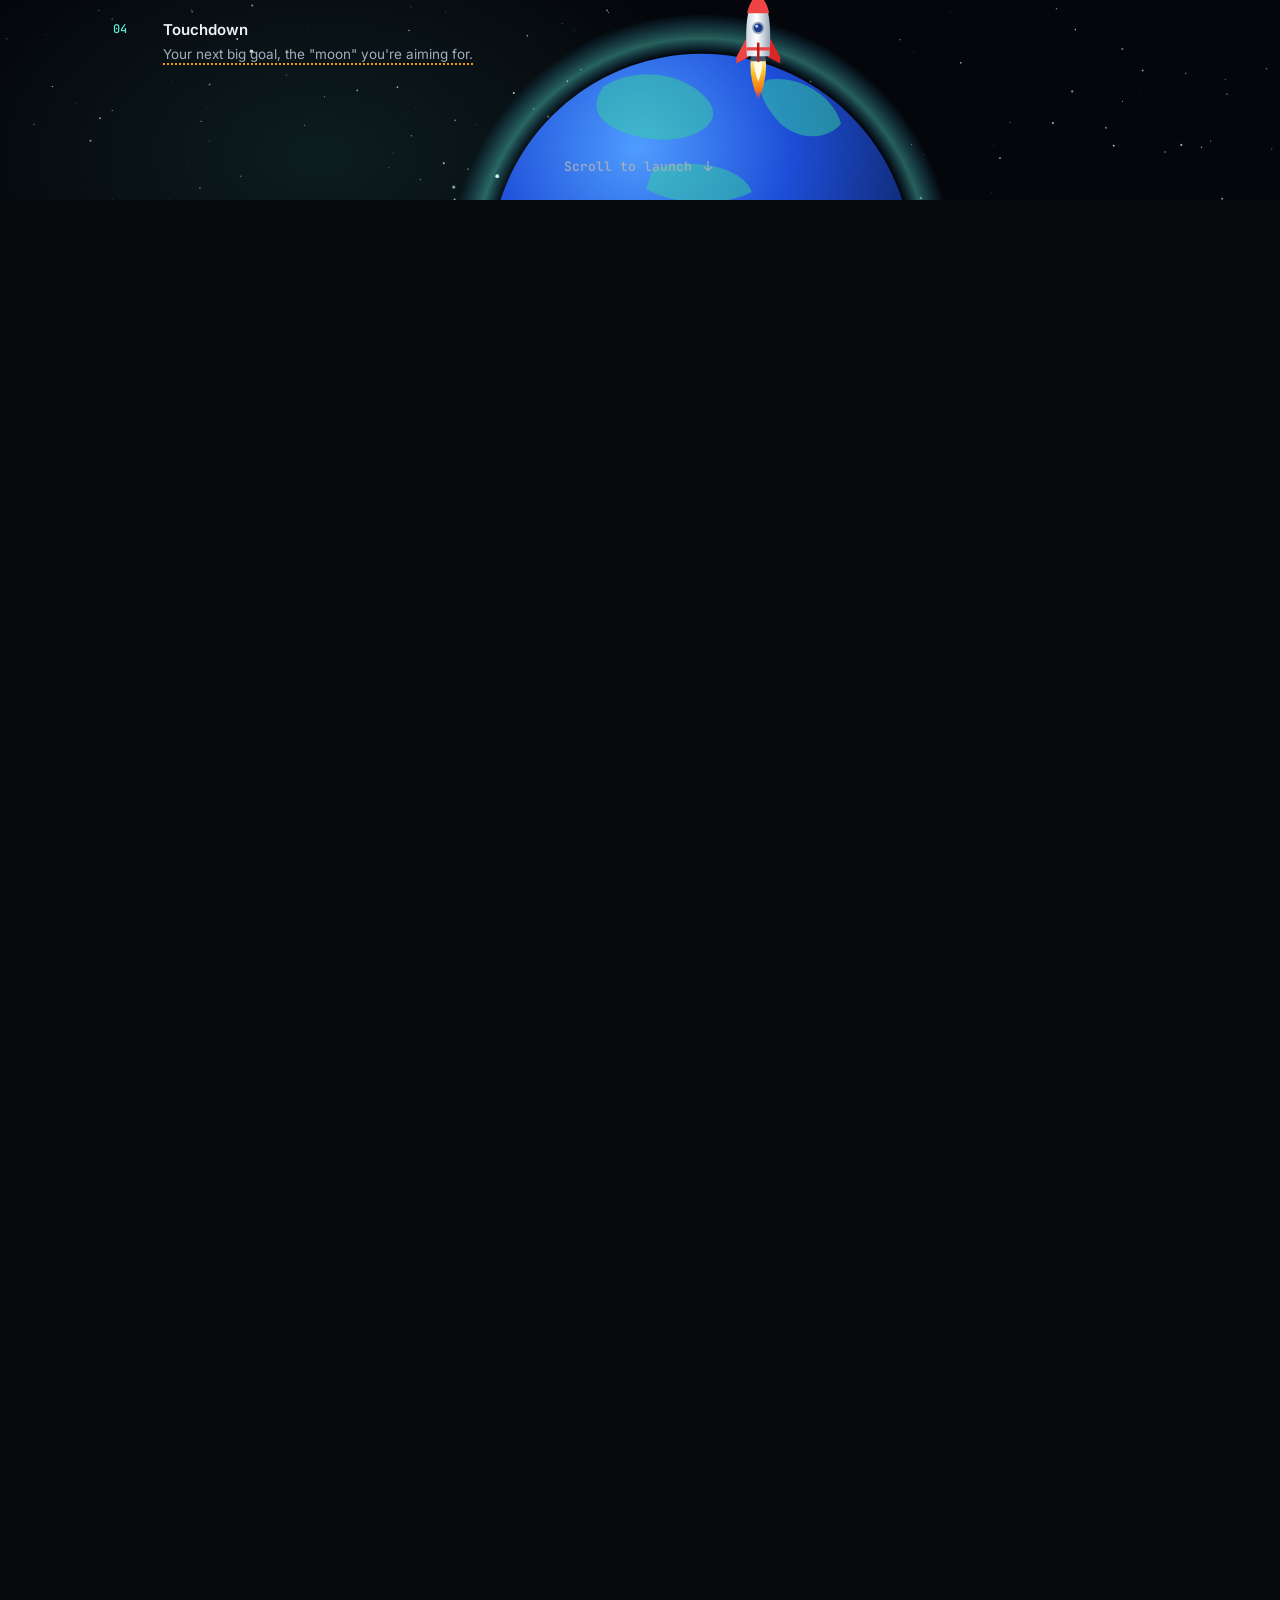
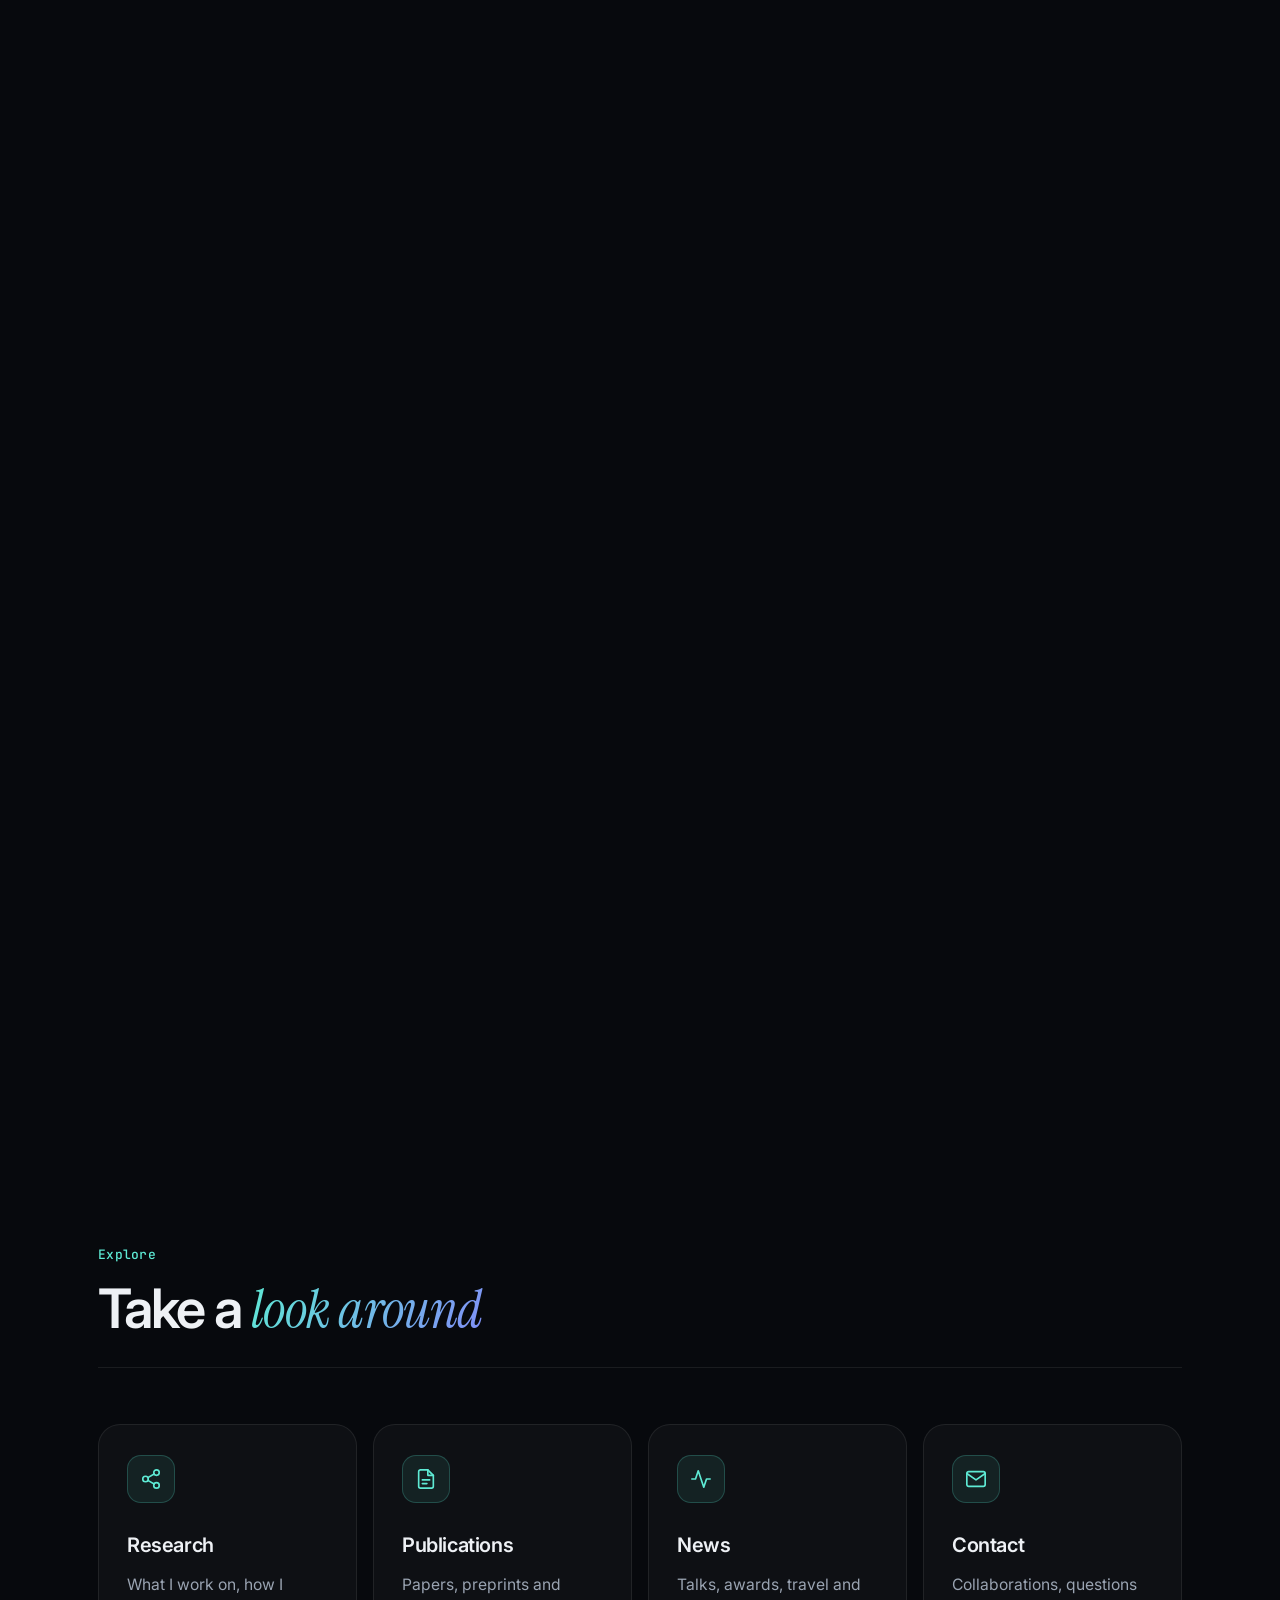
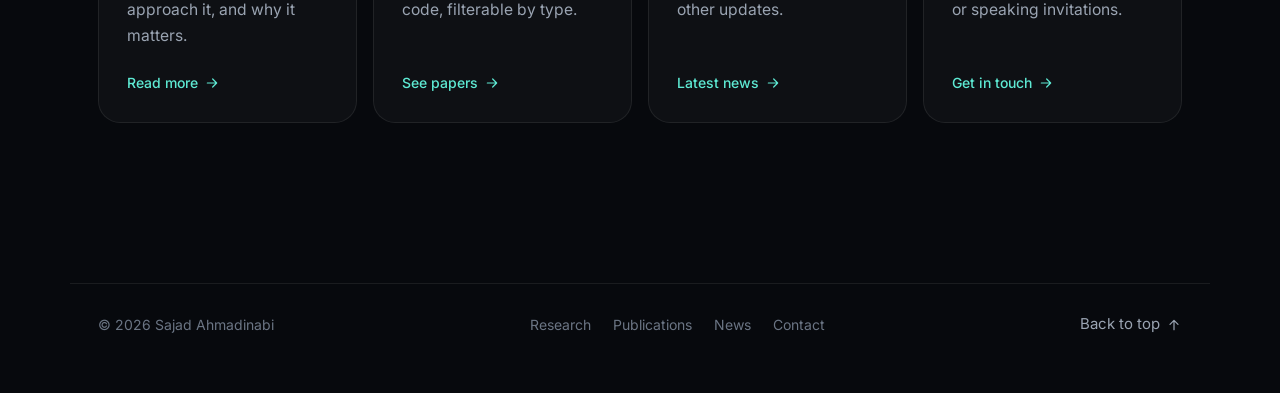
==== commit 35f57bee: "Add version tags to CSS/JS links so updates aren't cached GitHub Pages lets browsers cache files for" ====
--- a/index.html
+++ b/index.html
@@ -21,8 +21,8 @@
   <link rel="preconnect" href="https://fonts.googleapis.com">
   <link rel="preconnect" href="https://fonts.gstatic.com" crossorigin>
   <link href="https://fonts.googleapis.com/css2?family=Inter:wght@400;500;600;700&family=Instrument+Serif:ital@0;1&family=JetBrains+Mono:wght@400;500&display=swap" rel="stylesheet">
-  <link rel="stylesheet" href="style.css">
-  <script src="script.js" defer></script>
+  <link rel="stylesheet" href="style.css?v=3">
+  <script src="script.js?v=3" defer></script>
 </head>
 <body id="top">
   <!--
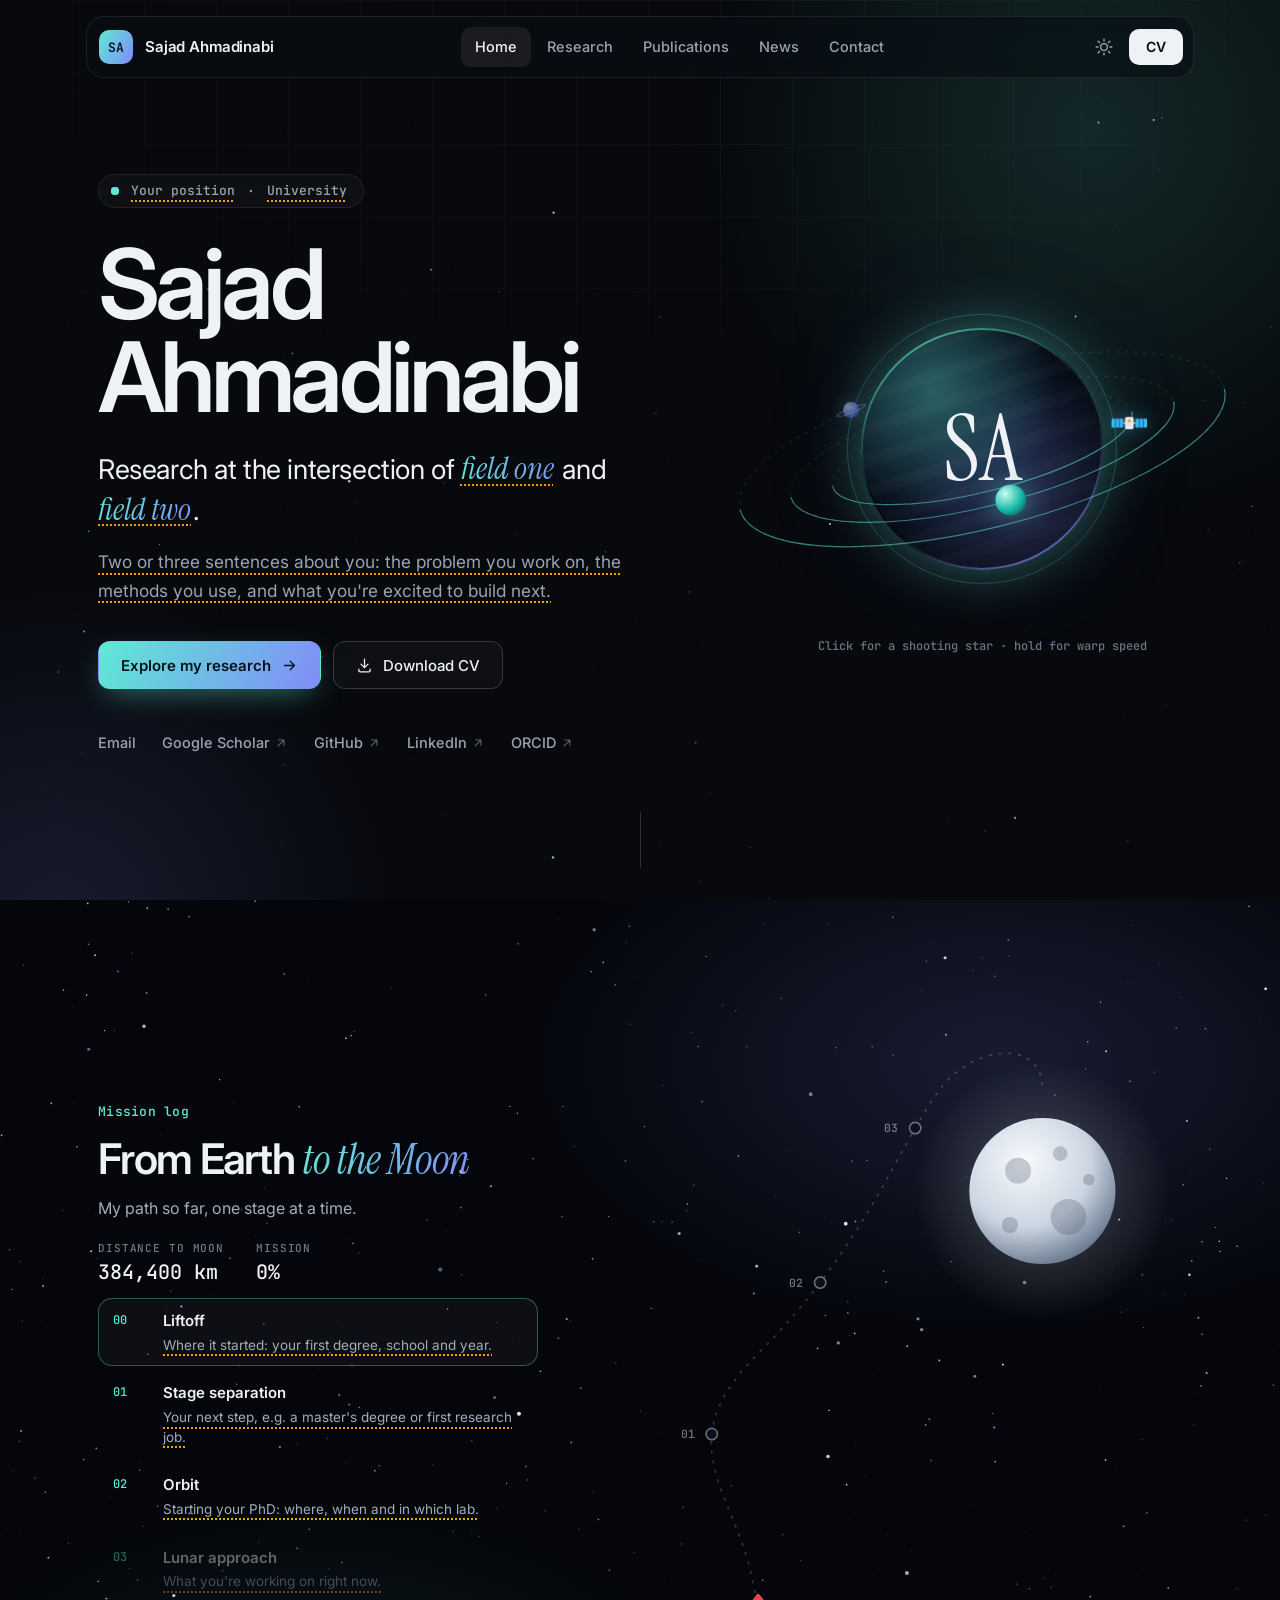
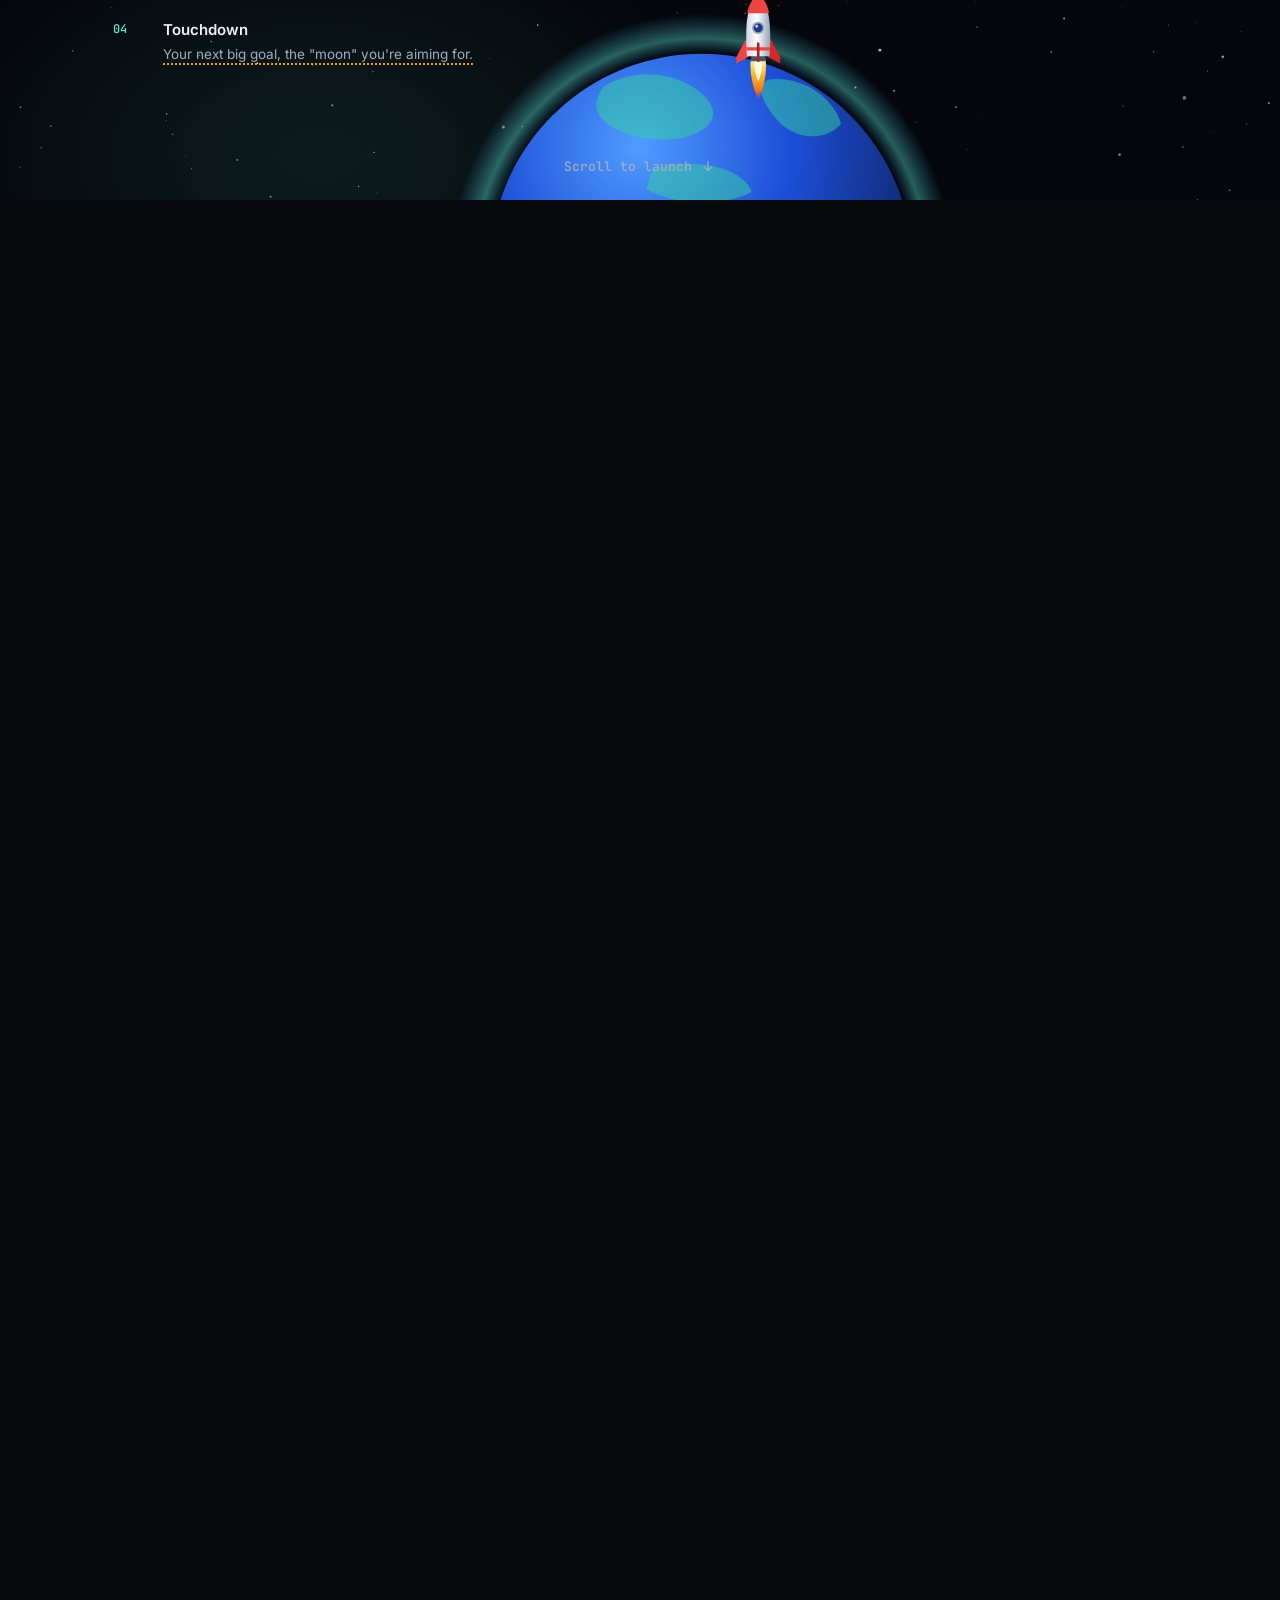
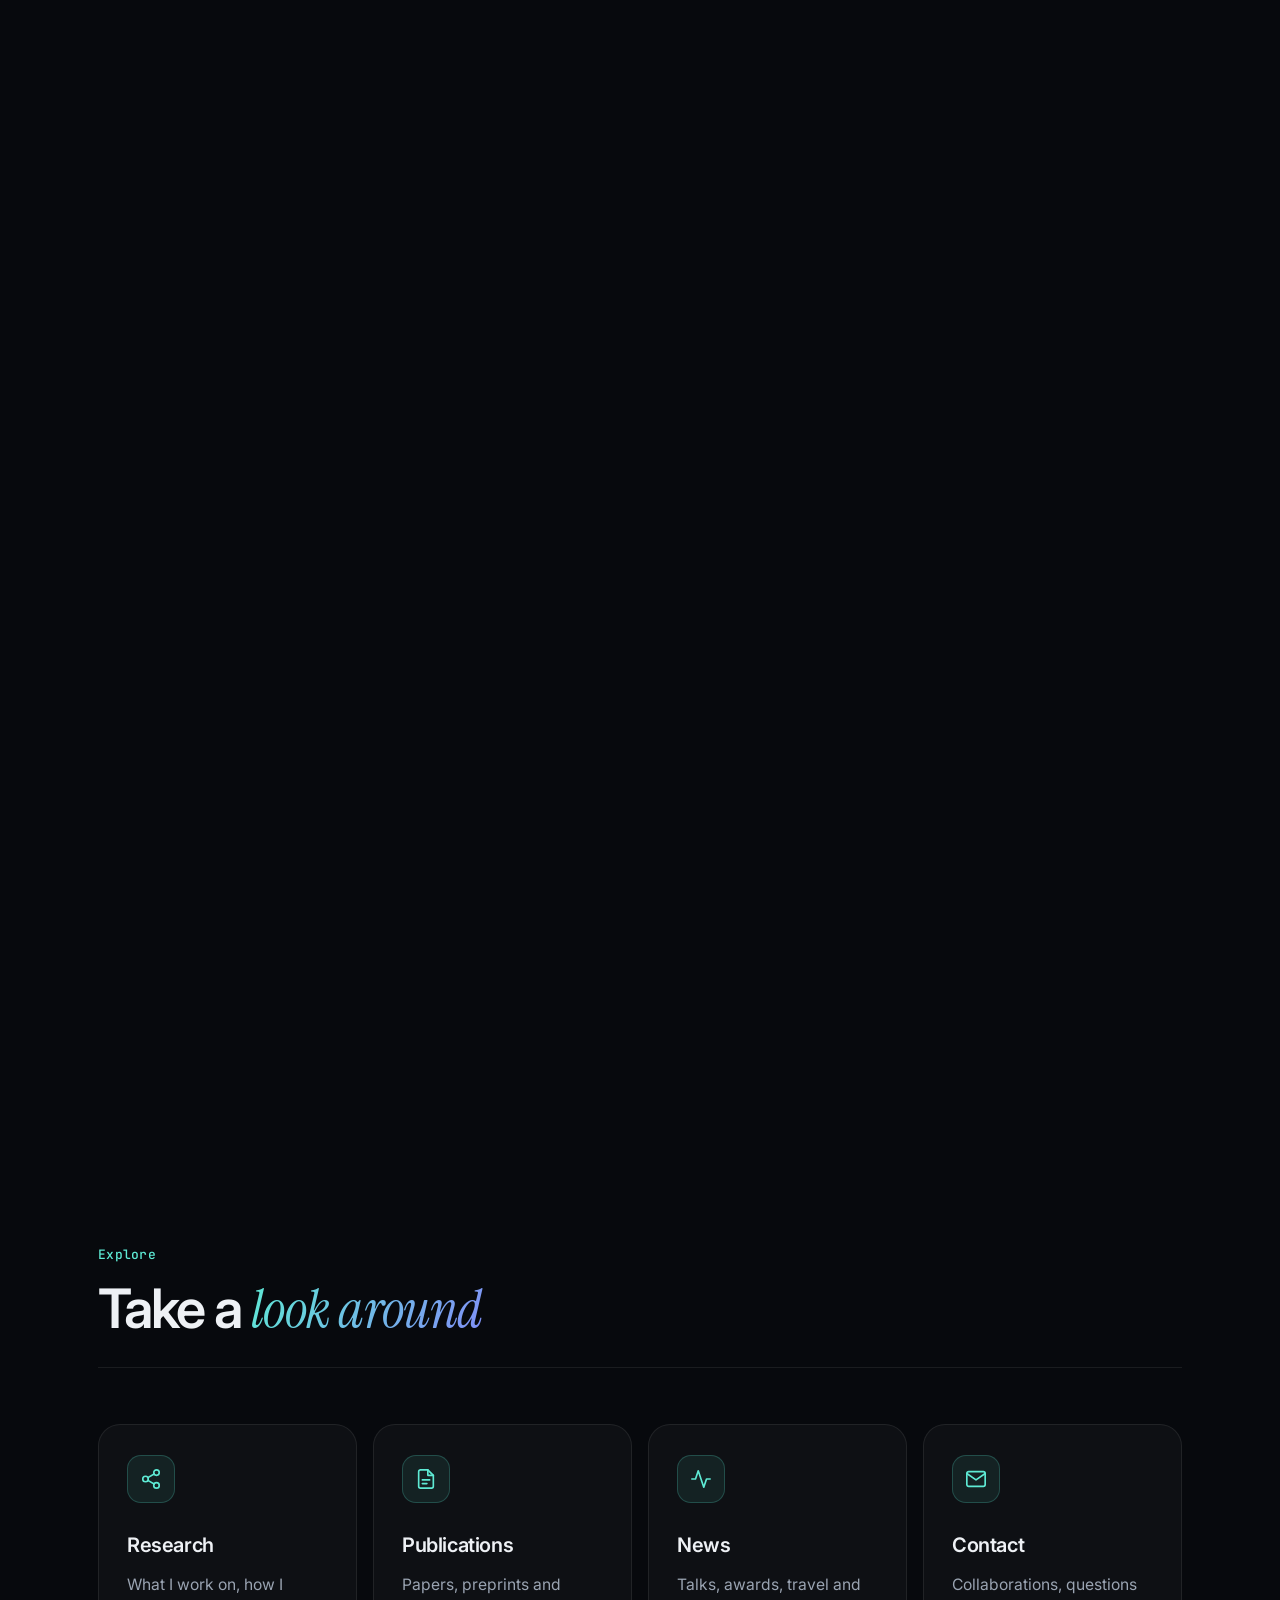
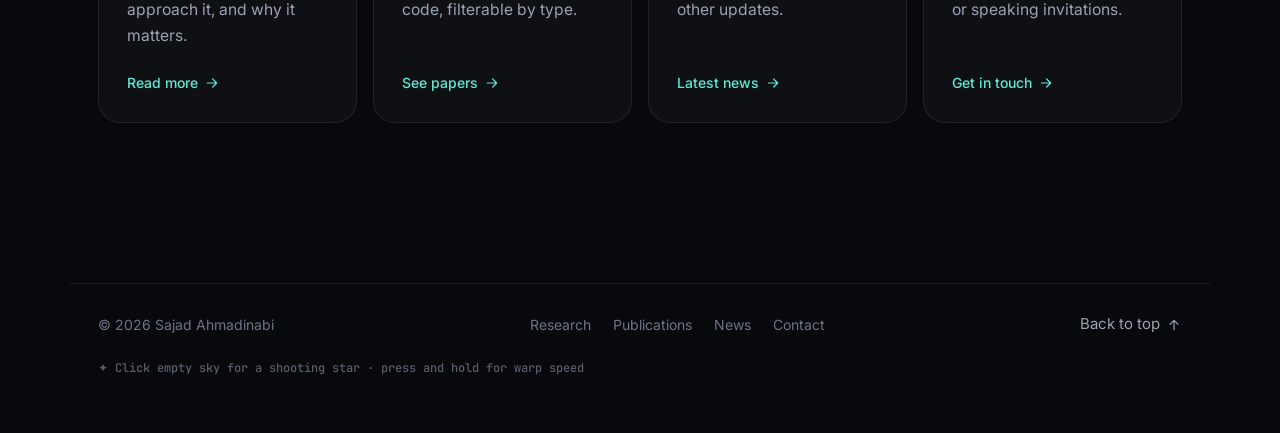
==== commit 340d140d: "Add interactive space scene and shared starfield background Home hero: the photo becomes a planet wi" ====
--- a/index.html
+++ b/index.html
@@ -21,8 +21,8 @@
   <link rel="preconnect" href="https://fonts.googleapis.com">
   <link rel="preconnect" href="https://fonts.gstatic.com" crossorigin>
   <link href="https://fonts.googleapis.com/css2?family=Inter:wght@400;500;600;700&family=Instrument+Serif:ital@0;1&family=JetBrains+Mono:wght@400;500&display=swap" rel="stylesheet">
-  <link rel="stylesheet" href="style.css?v=3">
-  <script src="script.js?v=3" defer></script>
+  <link rel="stylesheet" href="style.css?v=5">
+  <script src="script.js?v=5" defer></script>
 </head>
 <body id="top">
   <!--
@@ -30,6 +30,7 @@
     Replace it with your own words, then remove the class="todo" from that element.
   -->
   <div class="bg-grid" aria-hidden="true"></div>
+  <canvas id="space" class="space-bg" aria-hidden="true"></canvas>
 
   <!-- ===================== Navigation (same on every page) ===================== -->
   <header class="nav-wrap">
@@ -60,8 +61,8 @@
 
   <main>
     <!-- ===================== Hero ===================== -->
-    <section class="hero" aria-labelledby="name">
-      <canvas id="network" aria-hidden="true"></canvas>
+    <!-- Interactive space scene: click = shooting star, press and hold = warp speed -->
+    <section class="hero hero-space" aria-labelledby="name">
       <div class="hero-glow glow-a" aria-hidden="true"></div>
       <div class="hero-glow glow-b" aria-hidden="true"></div>
 
@@ -106,19 +107,44 @@
           </ul>
         </div>
 
-        <div class="hero-photo reveal" style="--d:2">
-          <div class="photo-frame">
-            <!-- To add your photo: save it as photo.jpg in this folder, then replace the div below with:
-                 <img src="photo.jpg" alt="Sajad Ahmadinabi"> -->
-            <div class="photo-placeholder">
-              <span class="initials">SA</span>
-              <span class="photo-hint">add photo.jpg</span>
-            </div>
+        <!-- Your photo is the planet; the three small worlds orbiting it link to the Research page.
+             data-a / data-b = orbit width / height, data-period = seconds per orbit, data-phase = start position (0-1). -->
+        <div class="orbit-wrap reveal" style="--d:2">
+          <div class="orbit-system" id="orbit-system">
+            <svg class="art orbit-rings orbit-back" viewBox="-300 -190 600 380" aria-hidden="true"><g id="rings-back"></g></svg>
+
+            <div class="planet">
+              <!-- To add your photo: save it as photo.jpg in this folder, then replace the div below with:
+                   <img class="planet-face" src="photo.jpg" alt="Sajad Ahmadinabi"> -->
+              <div class="planet-face"><span class="initials">SA</span></div>
+            </div>
+
+            <svg class="art orbit-rings orbit-front" viewBox="-300 -190 600 380" aria-hidden="true"><g id="rings-front"></g></svg>
+
+            <a class="body body-a" href="research.html" data-a="215" data-b="62" data-period="16" data-phase="0.15">
+              <span class="body-dot"></span>
+              <span class="body-label todo">Field one</span>
+            </a>
+            <a class="body body-b" href="research.html" data-a="272" data-b="86" data-period="27" data-phase="0.62">
+              <span class="body-dot"></span>
+              <span class="body-label todo">Field two</span>
+            </a>
+            <a class="body body-sat" href="research.html" data-a="168" data-b="46" data-period="10" data-phase="0.9">
+              <svg class="art sat" viewBox="0 0 40 24" width="36" height="22" aria-hidden="true">
+                <rect x="0" y="7" width="13" height="10" rx="1" fill="#38bdf8"/>
+                <rect x="27" y="7" width="13" height="10" rx="1" fill="#38bdf8"/>
+                <path d="M4.3 7v10M8.7 7v10M31.3 7v10M35.7 7v10" stroke="#0c4a6e" stroke-width="1"/>
+                <rect x="13" y="11" width="14" height="2" fill="#94a3b8"/>
+                <rect x="15" y="5" width="10" height="14" rx="2.5" fill="#e2e8f0"/>
+                <circle cx="20" cy="9.5" r="1.8" fill="#f59e0b"/>
+              </svg>
+              <span class="body-label todo">Current project</span>
+            </a>
           </div>
-          <div class="photo-badge">
-            <span class="badge-label">Currently</span>
-            <span class="badge-value todo">Your current project</span>
-          </div>
+          <p class="space-hint">
+            <span class="hint-mouse">Click for a shooting star · hold for warp speed</span>
+            <span class="hint-touch">Tap for a shooting star · hold for warp speed</span>
+          </p>
         </div>
       </div>
 
@@ -331,6 +357,7 @@
         <svg viewBox="0 0 24 24" aria-hidden="true"><path d="M12 19V5M6 11l6-6 6 6"/></svg>
       </a>
     </div>
+    <p class="container sky-hint">✦ Click empty sky for a shooting star · press and hold for warp speed</p>
   </footer>
 </body>
 </html>
--- a/style.css
+++ b/style.css
@@ -16,6 +16,7 @@
   --accent-2: #818cf8;
   --on-accent: #04121a;
   --node: 94, 234, 212;         /* network + highlights, as r, g, b */
+  --star: 255, 255, 255;        /* starfield on the home page */
   --glow-a: rgba(94, 234, 212, 0.14);
   --glow-b: rgba(129, 140, 248, 0.14);
   --nav-bg: rgba(10, 13, 18, 0.62);
@@ -37,6 +38,7 @@
   --accent-2: #4f46e5;
   --on-accent: #ffffff;
   --node: 13, 148, 136;
+  --star: 30, 41, 59;
   --glow-a: rgba(13, 148, 136, 0.12);
   --glow-b: rgba(79, 70, 229, 0.10);
   --nav-bg: rgba(246, 247, 249, 0.72);
@@ -122,6 +124,22 @@
   background-clip: text;
   color: transparent;
 }
+
+/* Starfield behind every page (drawn by script.js) */
+.space-bg {
+  position: fixed;
+  inset: 0;
+  z-index: -1;
+  width: 100%;
+  height: 100%;
+  pointer-events: none;
+}
+
+/* Warp speed: content eases back a little while the stars streak */
+.hero-inner,
+.page-hero .container { transition: transform 0.7s var(--ease); }
+.warping .hero-inner,
+.warping .page-hero .container { transform: scale(0.975); }
 
 /* Subtle grid behind the top of the page */
 .bg-grid {
@@ -292,16 +310,6 @@
   overflow: hidden;
 }
 
-#network {
-  position: absolute;
-  inset: 0;
-  width: 100%;
-  height: 100%;
-  opacity: 0.6;
-  -webkit-mask-image: radial-gradient(ellipse 70% 70% at 72% 42%, #000 10%, transparent 72%);
-  mask-image: radial-gradient(ellipse 70% 70% at 72% 42%, #000 10%, transparent 72%);
-}
-
 .hero-glow {
   position: absolute;
   border-radius: 50%;
@@ -416,81 +424,186 @@
 .socials a:hover { color: var(--text); }
 .socials a:hover svg { transform: translate(2px, -2px); opacity: 1; }
 
-/* Photo */
-.hero-photo {
-  position: relative;
-  justify-self: end;
-  width: min(100%, 400px);
-}
-
-.photo-frame {
-  position: relative;
-  aspect-ratio: 4 / 5;
-  padding: 1px;
-  border-radius: 30px;
-  background: linear-gradient(160deg, rgba(var(--node), 0.9), transparent 38%, transparent 62%, var(--accent-2));
-  box-shadow: var(--shadow);
-}
-.photo-frame > * {
-  display: block;
+/* ---------- Space hero: orbiting planet (the starfield is .space-bg) ---------- */
+
+.hero-space .hero-inner {
+  grid-template-columns: minmax(0, 1.2fr) minmax(0, 1fr);
+  gap: 40px;
+}
+
+.orbit-wrap {
+  justify-self: start;
+  width: min(116%, 590px);
+}
+
+.orbit-system {
+  position: relative;
+  width: 100%;
+  aspect-ratio: 600 / 380;
+  will-change: transform;
+}
+
+.orbit-rings {
+  position: absolute;
+  inset: 0;
   width: 100%;
   height: 100%;
-  border-radius: 29px;
-  object-fit: cover;
-}
-
-.photo-placeholder {
+  overflow: visible;
+  pointer-events: none;
+}
+.orbit-back { z-index: 2; }
+.orbit-front { z-index: 4; }
+.ring-back {
+  fill: none;
+  stroke: rgba(var(--node), 0.18);
+  stroke-width: 1;
+  stroke-dasharray: 3 6;
+  vector-effect: non-scaling-stroke;
+}
+.ring-front {
+  fill: none;
+  stroke: rgba(var(--node), 0.5);
+  stroke-width: 1.2;
+  vector-effect: non-scaling-stroke;
+}
+
+.planet {
+  position: absolute;
+  left: 50%;
+  top: 50%;
+  z-index: 3;
+  width: 44%;
+  aspect-ratio: 1;
+  transform: translate(-50%, -50%);
+  border-radius: 50%;
+  padding: 2px;
+  background: linear-gradient(150deg, rgba(var(--node), 0.95), transparent 45%, transparent 60%, var(--accent-2));
+  box-shadow:
+    0 0 60px -6px rgba(var(--node), 0.45),
+    0 0 140px -20px var(--glow-b);
+}
+.planet::before {
+  /* atmosphere halo */
+  content: "";
+  position: absolute;
+  inset: -14px;
+  border-radius: 50%;
+  border: 1px solid rgba(var(--node), 0.22);
+  animation: breathe 5s ease-in-out infinite;
+}
+@keyframes breathe {
+  0%, 100% { transform: scale(1); opacity: 0.6; }
+  50% { transform: scale(1.04); opacity: 1; }
+}
+
+.planet-face {
   position: relative;
   display: grid;
   place-items: center;
+  width: 100%;
+  height: 100%;
   overflow: hidden;
+  border-radius: 50%;
+  object-fit: cover;
   background:
-    radial-gradient(circle at 28% 18%, rgba(var(--node), 0.22), transparent 55%),
-    radial-gradient(circle at 80% 90%, var(--glow-b), transparent 55%),
-    var(--bg-2);
+    radial-gradient(circle at 30% 26%, rgba(var(--node), 0.35), transparent 50%),
+    radial-gradient(circle at 75% 80%, rgba(129, 140, 248, 0.35), transparent 55%),
+    repeating-linear-gradient(-18deg, transparent 0 18px, rgba(255, 255, 255, 0.025) 18px 30px),
+    #0b1424;
+  box-shadow: inset -28px -26px 60px rgba(0, 0, 0, 0.55);
 }
 .initials {
   font-family: var(--serif);
-  font-size: clamp(5rem, 10vw, 8rem);
+  font-size: clamp(3.4rem, 7vw, 5.6rem);
   line-height: 1;
+  color: #eef1f5;
+}
+
+/* Orbiting worlds (positioned by script.js) */
+.body {
+  position: absolute;
+  left: 50%;
+  top: 50%;
+  z-index: 5;
+  display: block;
+  will-change: transform, opacity;
+  border-radius: 50%;
+}
+.body-dot {
+  display: block;
+  width: var(--size, 22px);
+  height: var(--size, 22px);
+  border-radius: 50%;
+}
+.body-a { --size: 28px; }
+.body-a .body-dot {
+  background: radial-gradient(circle at 32% 30%, #ccfbf1, #14b8a6 55%, #0f3d3a);
+  box-shadow: 0 0 24px rgba(94, 234, 212, 0.5);
+}
+.body-b { --size: 20px; }
+.body-b .body-dot {
+  position: relative;
+  background: radial-gradient(circle at 32% 30%, #e0e7ff, #6366f1 55%, #1e1b4b);
+  box-shadow: 0 0 20px rgba(129, 140, 248, 0.5);
+}
+.body-b .body-dot::after {
+  /* little ring, Saturn-style */
+  content: "";
+  position: absolute;
+  left: -9px;
+  right: -9px;
+  top: 50%;
+  height: 7px;
+  margin-top: -3.5px;
+  border: 1.5px solid rgba(199, 210, 254, 0.75);
+  border-radius: 50%;
+  transform: rotate(-22deg);
+}
+.body-sat { border-radius: 6px; }
+.body-sat .sat {
+  display: block;
+  filter: drop-shadow(0 0 10px rgba(56, 189, 248, 0.45));
+  animation: spin 14s linear infinite;
+}
+@keyframes spin { to { transform: rotate(360deg); } }
+
+.body-label {
+  position: absolute;
+  left: 50%;
+  bottom: calc(100% + 12px);
+  padding: 6px 10px;
+  border-radius: 8px;
+  border: 1px solid rgba(var(--node), 0.4);
+  background: var(--bg-2);
+  box-shadow: var(--shadow);
   color: var(--text);
-  opacity: 0.9;
-}
-.photo-hint {
-  position: absolute;
-  bottom: 18px;
-  font: 12px/1 var(--mono);
+  font: 500 12.5px/1.2 var(--mono);
+  white-space: nowrap;
+  opacity: 0;
+  transform: translate(-50%, 4px);
+  pointer-events: none;
+  transition: opacity 0.25s var(--ease), transform 0.25s var(--ease);
+}
+.body:hover .body-label,
+.body:focus-visible .body-label { opacity: 1; transform: translate(-50%, 0); }
+.body:hover,
+.body:focus-visible {
+  /* beat the inline depth styles from script.js */
+  opacity: 1 !important;
+  z-index: 6 !important;
+}
+
+.space-hint {
+  margin: 14px 0 0;
+  text-align: center;
   color: var(--faint);
-}
-
-.photo-badge {
-  position: absolute;
-  left: -36px;
-  bottom: 44px;
-  display: flex;
-  flex-direction: column;
-  gap: 4px;
-  max-width: 240px;
-  padding: 14px 18px;
-  border-radius: 16px;
-  border: 1px solid var(--border-strong);
-  background: var(--nav-bg);
-  -webkit-backdrop-filter: blur(14px);
-  backdrop-filter: blur(14px);
-  box-shadow: var(--shadow);
-  animation: float 6s ease-in-out infinite;
-}
-.badge-label {
-  font: 500 11px/1 var(--mono);
-  letter-spacing: 0.08em;
-  text-transform: uppercase;
-  color: var(--accent-1);
-}
-.badge-value { font-size: 14.5px; font-weight: 500; line-height: 1.4; }
-
-@keyframes float {
-  0%, 100% { transform: translateY(0); }
-  50% { transform: translateY(-8px); }
+  font: 500 12px/1.4 var(--mono);
+}
+.hint-touch { display: none; }
+@media (hover: none) {
+  .hint-touch { display: inline; }
+  .hint-mouse { display: none; }
+  .body-label { opacity: 0.9; transform: translate(-50%, 0); }
 }
 
 /* Scroll cue */
@@ -523,12 +636,10 @@
 .page-hero {
   position: relative;
   overflow: hidden;
+  overflow: clip visible;   /* clip sideways only, so the glow fades out instead of ending in a hard edge */
   padding: 190px 0 72px;
 }
-.page-hero #network {
-  -webkit-mask-image: radial-gradient(ellipse 60% 80% at 80% 30%, #000 10%, transparent 70%);
-  mask-image: radial-gradient(ellipse 60% 80% at 80% 30%, #000 10%, transparent 70%);
-}
+.page-hero .hero-glow { z-index: -1; }
 .page-hero .container { position: relative; }
 
 .page-title {
@@ -843,6 +954,15 @@
   border-top: 1px solid var(--border);
 }
 .footer-links { display: flex; flex-wrap: wrap; gap: 8px 22px; }
+.sky-hint {
+  margin: 22px auto 0;
+  color: var(--faint);
+  font: 500 12px/1.5 var(--mono);
+  opacity: 0.8;
+}
+@media (prefers-reduced-motion: reduce) {
+  .sky-hint { display: none; }
+}
 .footer-links a { transition: color 0.2s; }
 .footer-links a:hover { color: var(--text); }
 
@@ -1064,7 +1184,8 @@
   html { scroll-behavior: auto; }
   .js .reveal { opacity: 1; transform: none; transition: none; }
   .pulse::after,
-  .photo-badge,
+  .planet::before,
+  .body-sat .sat,
   .scroll-cue span,
   .shooting-star,
   #flame,
@@ -1076,8 +1197,9 @@
    ========================================================= */
 @media (max-width: 980px) {
   .hero { padding-top: 140px; }
-  .hero-inner { grid-template-columns: 1fr; gap: 64px; }
-  .hero-photo { justify-self: start; width: min(100%, 360px); margin-left: 36px; }
+  .hero-inner,
+  .hero-space .hero-inner { grid-template-columns: 1fr; gap: 56px; }
+  .orbit-wrap { justify-self: center; width: min(100%, 520px); }
   .cards { grid-template-columns: 1fr 1fr; }
   .explore { grid-template-columns: 1fr 1fr; }
   .contact-grid { grid-template-columns: 1fr 1fr; }
@@ -1119,8 +1241,10 @@
   .nav-links a { padding: 12px 14px; font-size: 16px; }
 
   .hero { padding: 128px 0 80px; }
-  .hero-photo { width: min(100%, 300px); margin-left: 24px; }
-  .photo-badge { left: -24px; bottom: 28px; }
+  .orbit-wrap { width: 100%; }
+  .body-a { --size: 22px; }
+  .body-b { --size: 16px; }
+  .body-sat .sat { width: 30px; height: 18px; }
 
   .page-hero { padding: 150px 0 48px; }
 
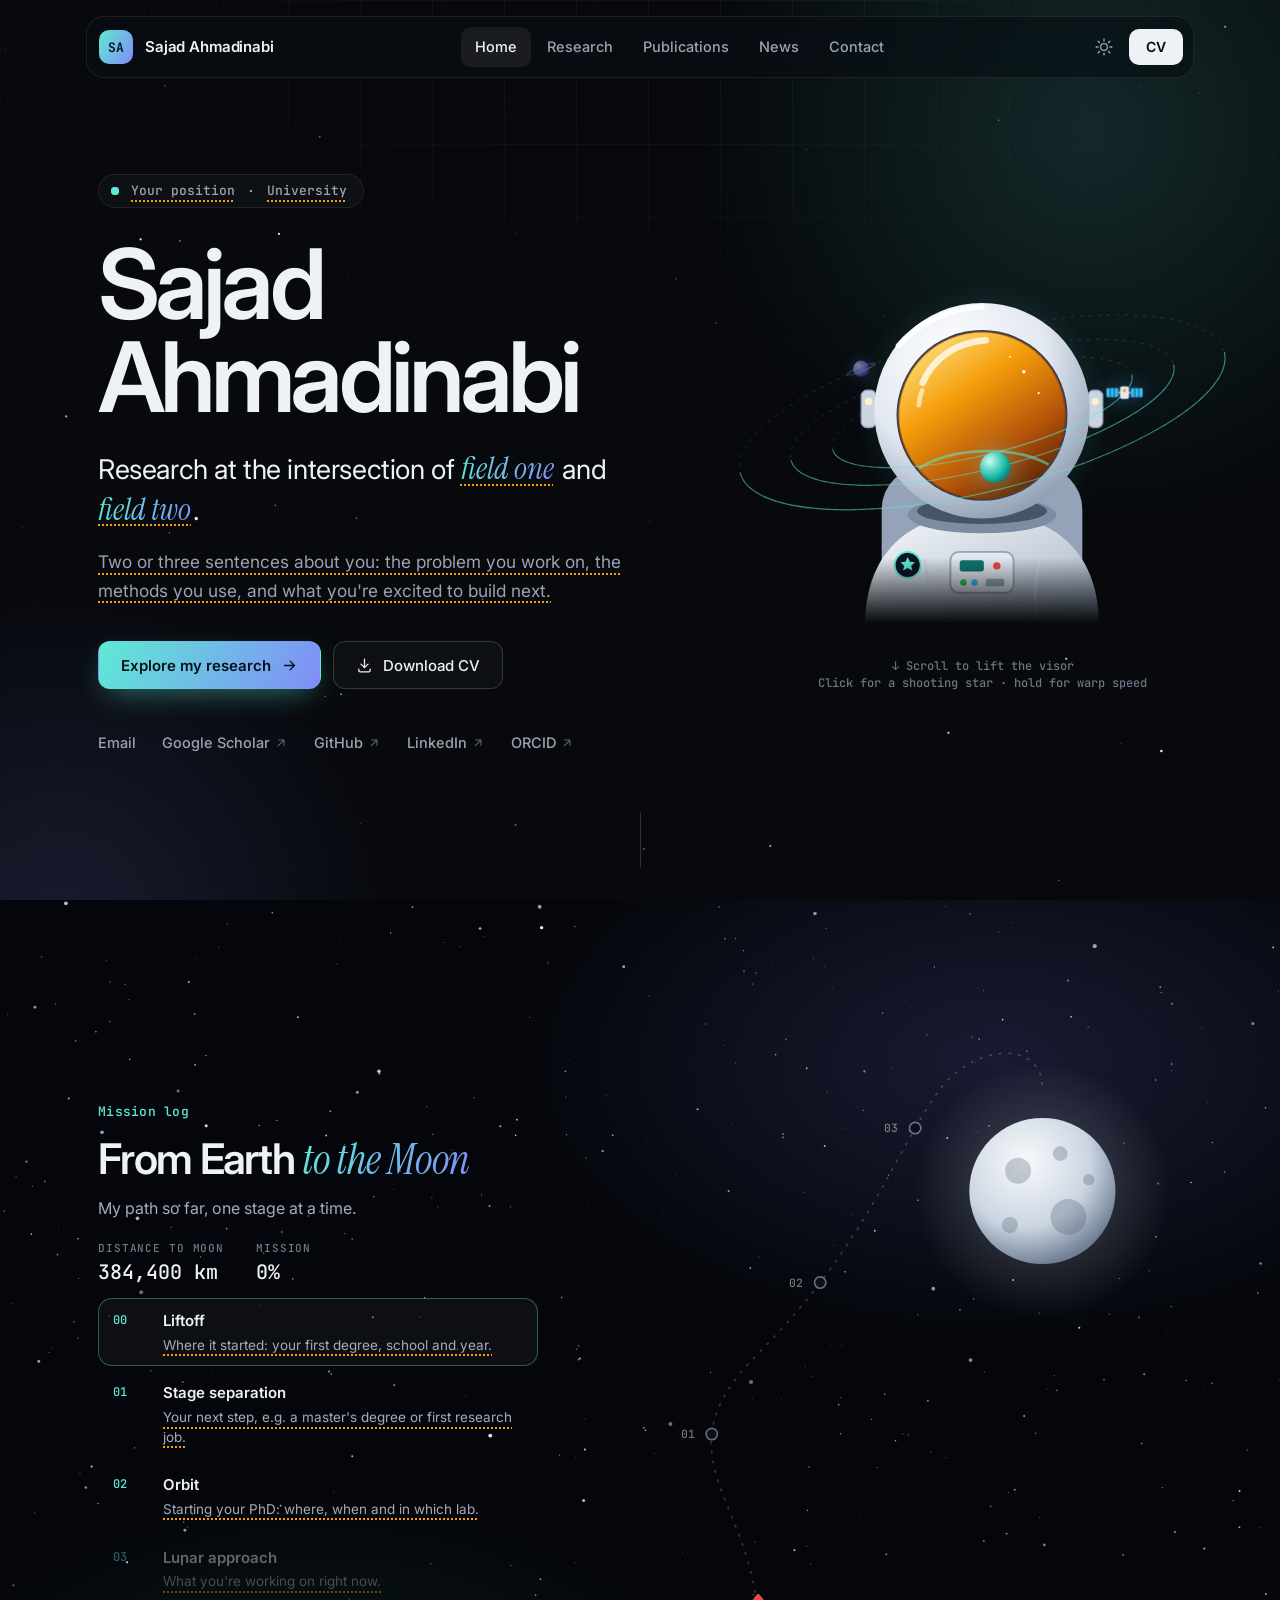
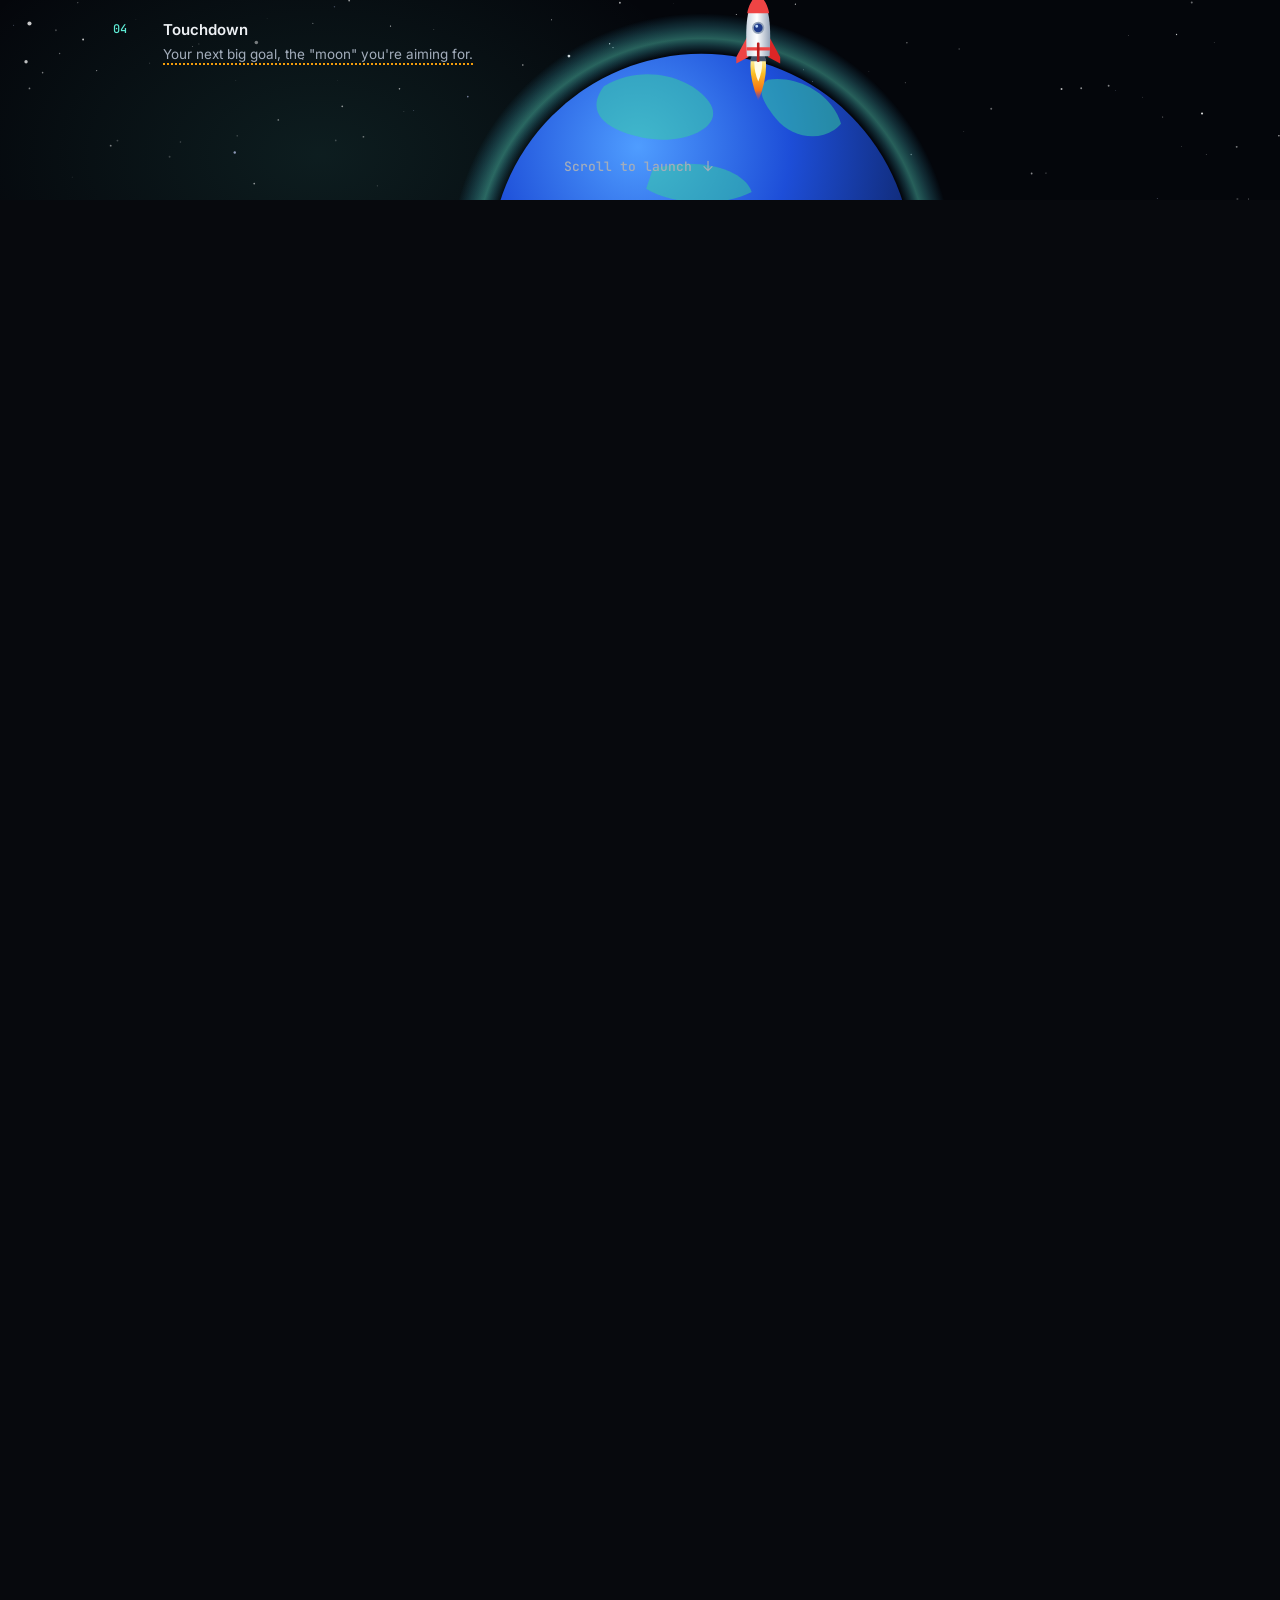
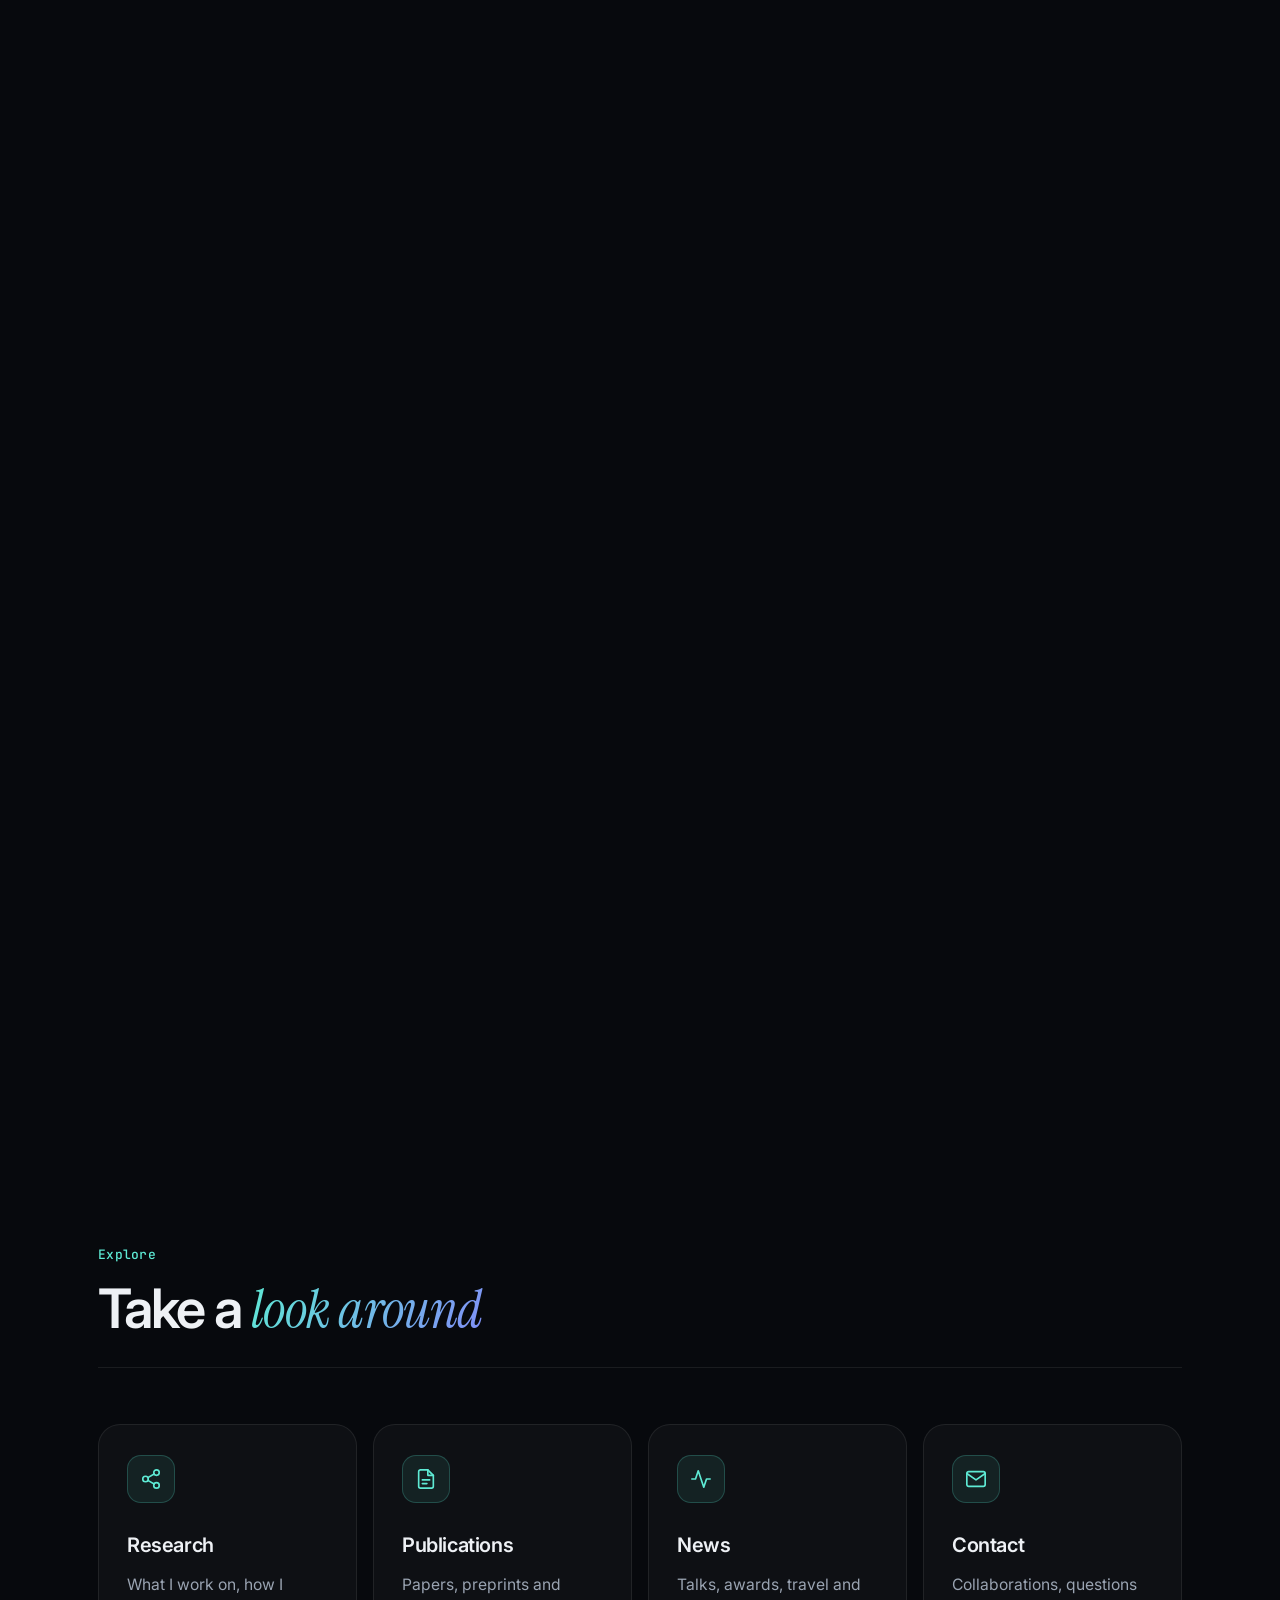
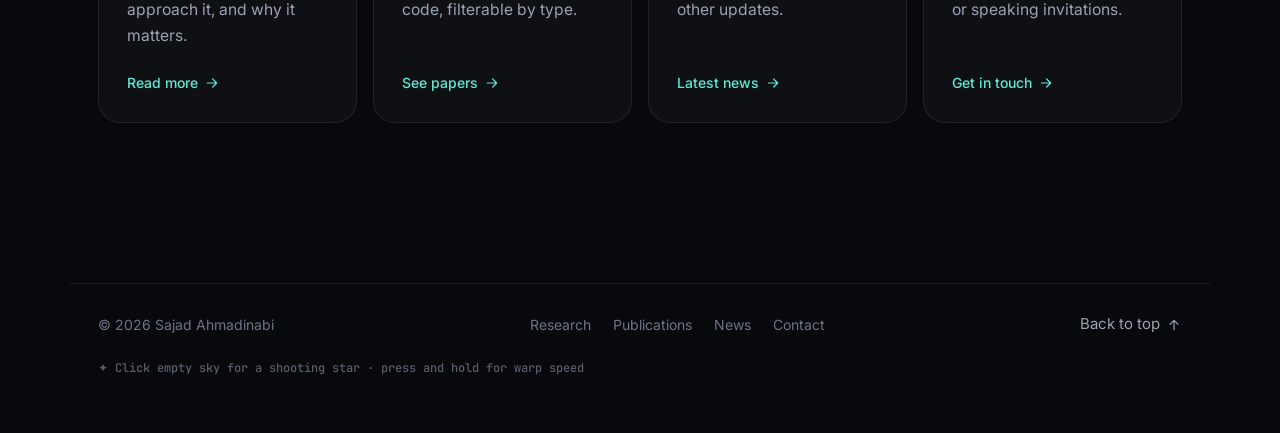
==== commit 5c89742b: "Replace the planet with an astronaut whose visor lifts on scroll The home hero now shows an astronau" ====
--- a/index.html
+++ b/index.html
@@ -21,8 +21,8 @@
   <link rel="preconnect" href="https://fonts.googleapis.com">
   <link rel="preconnect" href="https://fonts.gstatic.com" crossorigin>
   <link href="https://fonts.googleapis.com/css2?family=Inter:wght@400;500;600;700&family=Instrument+Serif:ital@0;1&family=JetBrains+Mono:wght@400;500&display=swap" rel="stylesheet">
-  <link rel="stylesheet" href="style.css?v=5">
-  <script src="script.js?v=5" defer></script>
+  <link rel="stylesheet" href="style.css?v=6">
+  <script src="script.js?v=6" defer></script>
 </head>
 <body id="top">
   <!--
@@ -107,16 +107,92 @@
           </ul>
         </div>
 
-        <!-- Your photo is the planet; the three small worlds orbiting it link to the Research page.
+        <!-- You are the astronaut: scrolling down lifts the gold visor to show your face.
+             The three small worlds orbiting you link to the Research page.
              data-a / data-b = orbit width / height, data-period = seconds per orbit, data-phase = start position (0-1). -->
         <div class="orbit-wrap reveal" style="--d:2">
           <div class="orbit-system" id="orbit-system">
             <svg class="art orbit-rings orbit-back" viewBox="-300 -190 600 380" aria-hidden="true"><g id="rings-back"></g></svg>
 
-            <div class="planet">
-              <!-- To add your photo: save it as photo.jpg in this folder, then replace the div below with:
-                   <img class="planet-face" src="photo.jpg" alt="Sajad Ahmadinabi"> -->
-              <div class="planet-face"><span class="initials">SA</span></div>
+            <div class="astronaut" role="img" aria-label="Sajad Ahmadinabi as an astronaut">
+              <svg class="art" viewBox="0 0 320 372" aria-hidden="true">
+                <defs>
+                  <radialGradient id="astro-shell" cx="36%" cy="26%" r="80%">
+                    <stop offset="0" stop-color="#ffffff"/>
+                    <stop offset="0.55" stop-color="#e2e8f0"/>
+                    <stop offset="1" stop-color="#8b9ab0"/>
+                  </radialGradient>
+                  <linearGradient id="astro-suit" x1="0" y1="0" x2="1" y2="1">
+                    <stop offset="0" stop-color="#f8fafc"/>
+                    <stop offset="1" stop-color="#a3b1c4"/>
+                  </linearGradient>
+                  <linearGradient id="astro-visor" x1="0.15" y1="0" x2="0.85" y2="1">
+                    <stop offset="0" stop-color="#fde68a"/>
+                    <stop offset="0.35" stop-color="#f59e0b"/>
+                    <stop offset="0.7" stop-color="#b45309"/>
+                    <stop offset="1" stop-color="#451a03"/>
+                  </linearGradient>
+                  <radialGradient id="astro-glass" cx="35%" cy="25%" r="75%">
+                    <stop offset="0" stop-color="#ffffff" stop-opacity="0.22"/>
+                    <stop offset="0.5" stop-color="#ffffff" stop-opacity="0"/>
+                    <stop offset="1" stop-color="#5eead4" stop-opacity="0.12"/>
+                  </radialGradient>
+                  <clipPath id="astro-window"><circle cx="160" cy="145" r="86"/></clipPath>
+                  <clipPath id="astro-helmet"><circle cx="160" cy="140" r="116"/></clipPath>
+                </defs>
+
+                <!-- Backpack and suit -->
+                <rect x="52" y="200" width="216" height="172" rx="46" fill="#94a3b8"/>
+                <path d="M 34 372 C 34 292 82 250 160 250 C 238 250 286 292 286 372 Z" fill="url(#astro-suit)"/>
+                <path d="M 98 300 C 104 330 104 350 100 372 M 222 300 C 216 330 216 350 220 372" stroke="#cbd5e1" stroke-width="3" fill="none" stroke-linecap="round"/>
+                <circle cx="80" cy="306" r="14" fill="#0b1424" stroke="#5eead4" stroke-width="2"/>
+                <path d="M80 297.5l2.4 5 5.4.6-4 3.7 1.1 5.3-4.9-2.8-4.9 2.8 1.1-5.3-4-3.7 5.4-.6z" fill="#5eead4"/>
+                <rect x="126" y="292" width="68" height="44" rx="9" fill="#e2e8f0" stroke="#94a3b8" stroke-width="2"/>
+                <rect x="136" y="301" width="26" height="12" rx="3" fill="#0f766e"/>
+                <circle cx="176" cy="307" r="4" fill="#ef4444"/>
+                <circle cx="140" cy="325" r="3.5" fill="#22c55e"/>
+                <circle cx="152" cy="325" r="3.5" fill="#38bdf8"/>
+                <rect x="164" y="321" width="20" height="8" rx="2" fill="#94a3b8"/>
+                <ellipse cx="160" cy="252" rx="80" ry="20" fill="#7c8ca3"/>
+                <ellipse cx="160" cy="248" rx="70" ry="14" fill="#475569"/>
+
+                <!-- Helmet lamps and shell -->
+                <rect x="30" y="118" width="16" height="40" rx="6" fill="#cbd5e1" stroke="#94a3b8" stroke-width="1.5"/>
+                <circle cx="38" cy="130" r="4" fill="#fef3c7"/>
+                <rect x="274" y="118" width="16" height="40" rx="6" fill="#cbd5e1" stroke="#94a3b8" stroke-width="1.5"/>
+                <circle cx="282" cy="130" r="4" fill="#fef3c7"/>
+                <circle cx="160" cy="140" r="116" fill="url(#astro-shell)"/>
+                <circle cx="160" cy="145" r="92" fill="#334155"/>
+
+                <!-- Inside the helmet: your face -->
+                <g clip-path="url(#astro-window)">
+                  <rect x="70" y="55" width="180" height="180" fill="#0b1220"/>
+                  <g class="astro-placeholder">
+                    <circle cx="160" cy="132" r="34" fill="#334155"/>
+                    <path d="M 96 236 C 100 192 128 176 160 176 C 192 176 220 192 224 236 Z" fill="#334155"/>
+                    <text x="160" y="214" text-anchor="middle" class="astro-ph-text">your photo</text>
+                  </g>
+                  <!-- YOUR PHOTO: save a square headshot as photo.jpg in this folder, then delete the two comment marks around the next line. -->
+                  <!-- <image href="photo.jpg" x="74" y="59" width="172" height="172" preserveAspectRatio="xMidYMid slice"/> -->
+                  <circle cx="160" cy="145" r="86" fill="url(#astro-glass)"/>
+                </g>
+
+                <!-- Gold visor: script.js slides it up as you scroll -->
+                <g clip-path="url(#astro-helmet)">
+                  <g id="visor">
+                    <circle cx="160" cy="145" r="90" fill="url(#astro-visor)"/>
+                    <path d="M 96 110 C 108 82 134 66 164 64" stroke="#ffffff" stroke-opacity="0.75" stroke-width="7" fill="none" stroke-linecap="round"/>
+                    <path d="M 92 134 C 92.5 128 93.5 123 95.5 118" stroke="#ffffff" stroke-opacity="0.6" stroke-width="5" fill="none" stroke-linecap="round"/>
+                    <path d="M 92 202 C 130 178 196 178 232 198" stroke="#5eead4" stroke-opacity="0.55" stroke-width="3" fill="none"/>
+                    <circle cx="205" cy="98" r="1.8" fill="#ffffff"/>
+                    <circle cx="221" cy="121" r="1.2" fill="#ffffff"/>
+                    <circle cx="190" cy="82" r="1" fill="#ffffff"/>
+                    <circle cx="160" cy="145" r="90" fill="none" stroke="#78350f" stroke-opacity="0.5" stroke-width="2"/>
+                  </g>
+                </g>
+                <path d="M 70 70 C 92 44 126 30 160 28" stroke="#ffffff" stroke-opacity="0.9" stroke-width="6" fill="none" stroke-linecap="round"/>
+              </svg>
+              <span class="astro-hello">Hi, I'm Sajad</span>
             </div>
 
             <svg class="art orbit-rings orbit-front" viewBox="-300 -190 600 380" aria-hidden="true"><g id="rings-front"></g></svg>
@@ -142,6 +218,7 @@
             </a>
           </div>
           <p class="space-hint">
+            <span class="hint-visor">↓ Scroll to lift the visor</span><br>
             <span class="hint-mouse">Click for a shooting star · hold for warp speed</span>
             <span class="hint-touch">Tap for a shooting star · hold for warp speed</span>
           </p>
--- a/style.css
+++ b/style.css
@@ -467,57 +467,70 @@
   vector-effect: non-scaling-stroke;
 }
 
-.planet {
+
+/* Astronaut (you): floats at the centre of the orbits */
+.astronaut {
   position: absolute;
   left: 50%;
   top: 50%;
   z-index: 3;
-  width: 44%;
+  width: 54%;
+  transform: translate(-50%, -38%);   /* helmet centre sits on the orbit centre */
+}
+.astronaut::before {
+  /* soft glow behind the helmet */
+  content: "";
+  position: absolute;
+  left: 50%;
+  top: 38%;
+  z-index: -1;
+  width: 95%;
   aspect-ratio: 1;
+  border-radius: 50%;
   transform: translate(-50%, -50%);
-  border-radius: 50%;
-  padding: 2px;
-  background: linear-gradient(150deg, rgba(var(--node), 0.95), transparent 45%, transparent 60%, var(--accent-2));
-  box-shadow:
-    0 0 60px -6px rgba(var(--node), 0.45),
-    0 0 140px -20px var(--glow-b);
-}
-.planet::before {
-  /* atmosphere halo */
-  content: "";
-  position: absolute;
-  inset: -14px;
-  border-radius: 50%;
-  border: 1px solid rgba(var(--node), 0.22);
-  animation: breathe 5s ease-in-out infinite;
-}
-@keyframes breathe {
-  0%, 100% { transform: scale(1); opacity: 0.6; }
-  50% { transform: scale(1.04); opacity: 1; }
-}
-
-.planet-face {
-  position: relative;
-  display: grid;
-  place-items: center;
+  background: radial-gradient(circle, rgba(var(--node), 0.3), transparent 65%);
+}
+.astronaut > svg {
+  display: block;
   width: 100%;
-  height: 100%;
-  overflow: hidden;
-  border-radius: 50%;
-  object-fit: cover;
-  background:
-    radial-gradient(circle at 30% 26%, rgba(var(--node), 0.35), transparent 50%),
-    radial-gradient(circle at 75% 80%, rgba(129, 140, 248, 0.35), transparent 55%),
-    repeating-linear-gradient(-18deg, transparent 0 18px, rgba(255, 255, 255, 0.025) 18px 30px),
-    #0b1424;
-  box-shadow: inset -28px -26px 60px rgba(0, 0, 0, 0.55);
-}
-.initials {
-  font-family: var(--serif);
-  font-size: clamp(3.4rem, 7vw, 5.6rem);
-  line-height: 1;
-  color: #eef1f5;
-}
+  height: auto;
+  overflow: visible;
+  transform-origin: 50% 38%;
+  animation: drift 8s ease-in-out infinite;
+  -webkit-mask-image: linear-gradient(#000 80%, transparent 99%);
+  mask-image: linear-gradient(#000 80%, transparent 99%);
+}
+@keyframes drift {
+  0%, 100% { transform: translateY(0) rotate(-2.5deg); }
+  50% { transform: translateY(-8px) rotate(2.5deg); }
+}
+.astro-ph-text {
+  font: 500 11px var(--mono);
+  fill: #7c8796;
+}
+
+/* Speech bubble once the visor is fully up */
+.astro-hello {
+  position: absolute;
+  top: 2%;
+  right: -10%;
+  padding: 8px 13px;
+  border-radius: 14px 14px 14px 4px;
+  border: 1px solid rgba(var(--node), 0.45);
+  background: var(--bg-2);
+  box-shadow: var(--shadow);
+  color: var(--text);
+  font: 600 13.5px/1 var(--sans);
+  white-space: nowrap;
+  opacity: 0;
+  transform: scale(0.2);
+  transform-origin: 0% 100%;
+  transition: transform 0.45s cubic-bezier(0.3, 1.6, 0.5, 1), opacity 0.25s;
+  pointer-events: none;
+}
+.orbit-wrap.revealed .astro-hello { opacity: 1; transform: scale(1); }
+.hint-visor { transition: opacity 0.4s; }
+.orbit-wrap.revealed .hint-visor { opacity: 0; }
 
 /* Orbiting worlds (positioned by script.js) */
 .body {
@@ -594,7 +607,7 @@
 }
 
 .space-hint {
-  margin: 14px 0 0;
+  margin: 13% 0 0;      /* room for the astronaut's suit below the orbits */
   text-align: center;
   color: var(--faint);
   font: 500 12px/1.4 var(--mono);
@@ -603,7 +616,6 @@
 @media (hover: none) {
   .hint-touch { display: inline; }
   .hint-mouse { display: none; }
-  .body-label { opacity: 0.9; transform: translate(-50%, 0); }
 }
 
 /* Scroll cue */
@@ -1184,7 +1196,7 @@
   html { scroll-behavior: auto; }
   .js .reveal { opacity: 1; transform: none; transition: none; }
   .pulse::after,
-  .planet::before,
+  .astronaut > svg,
   .body-sat .sat,
   .scroll-cue span,
   .shooting-star,
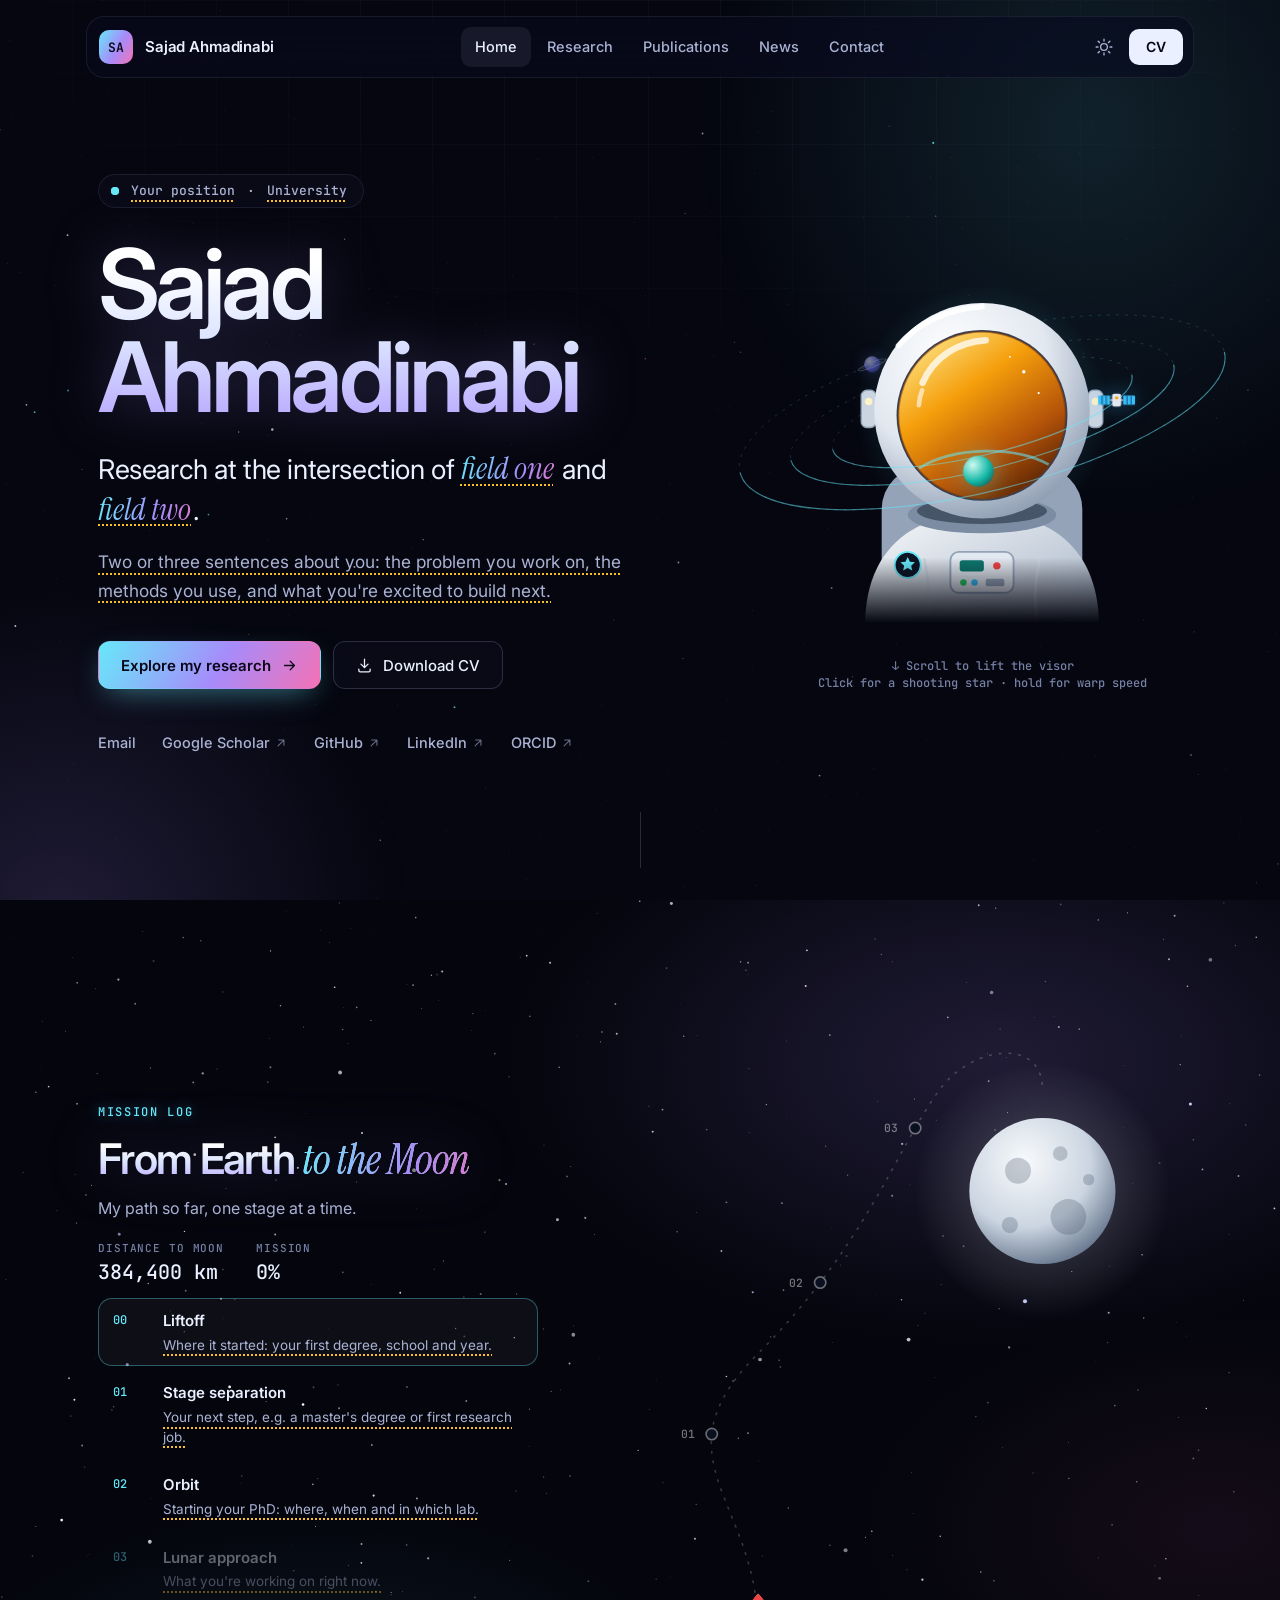
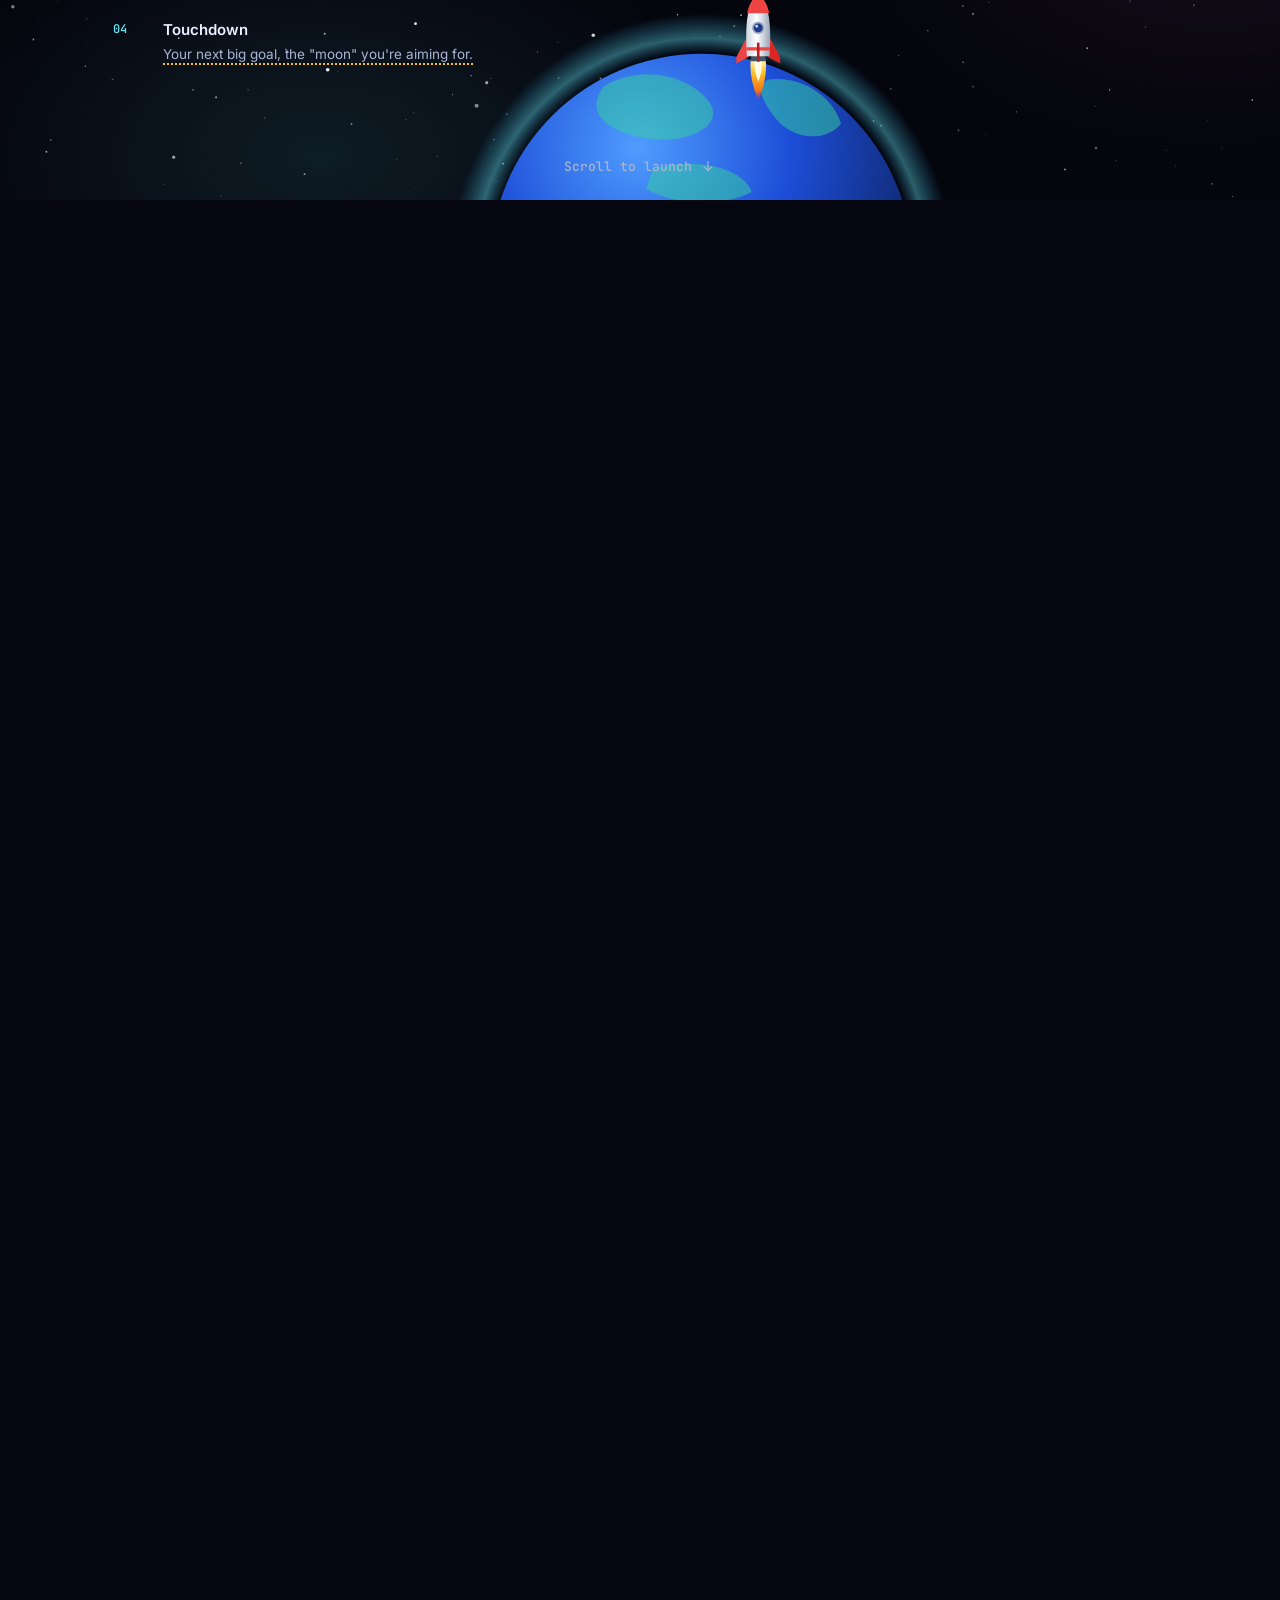
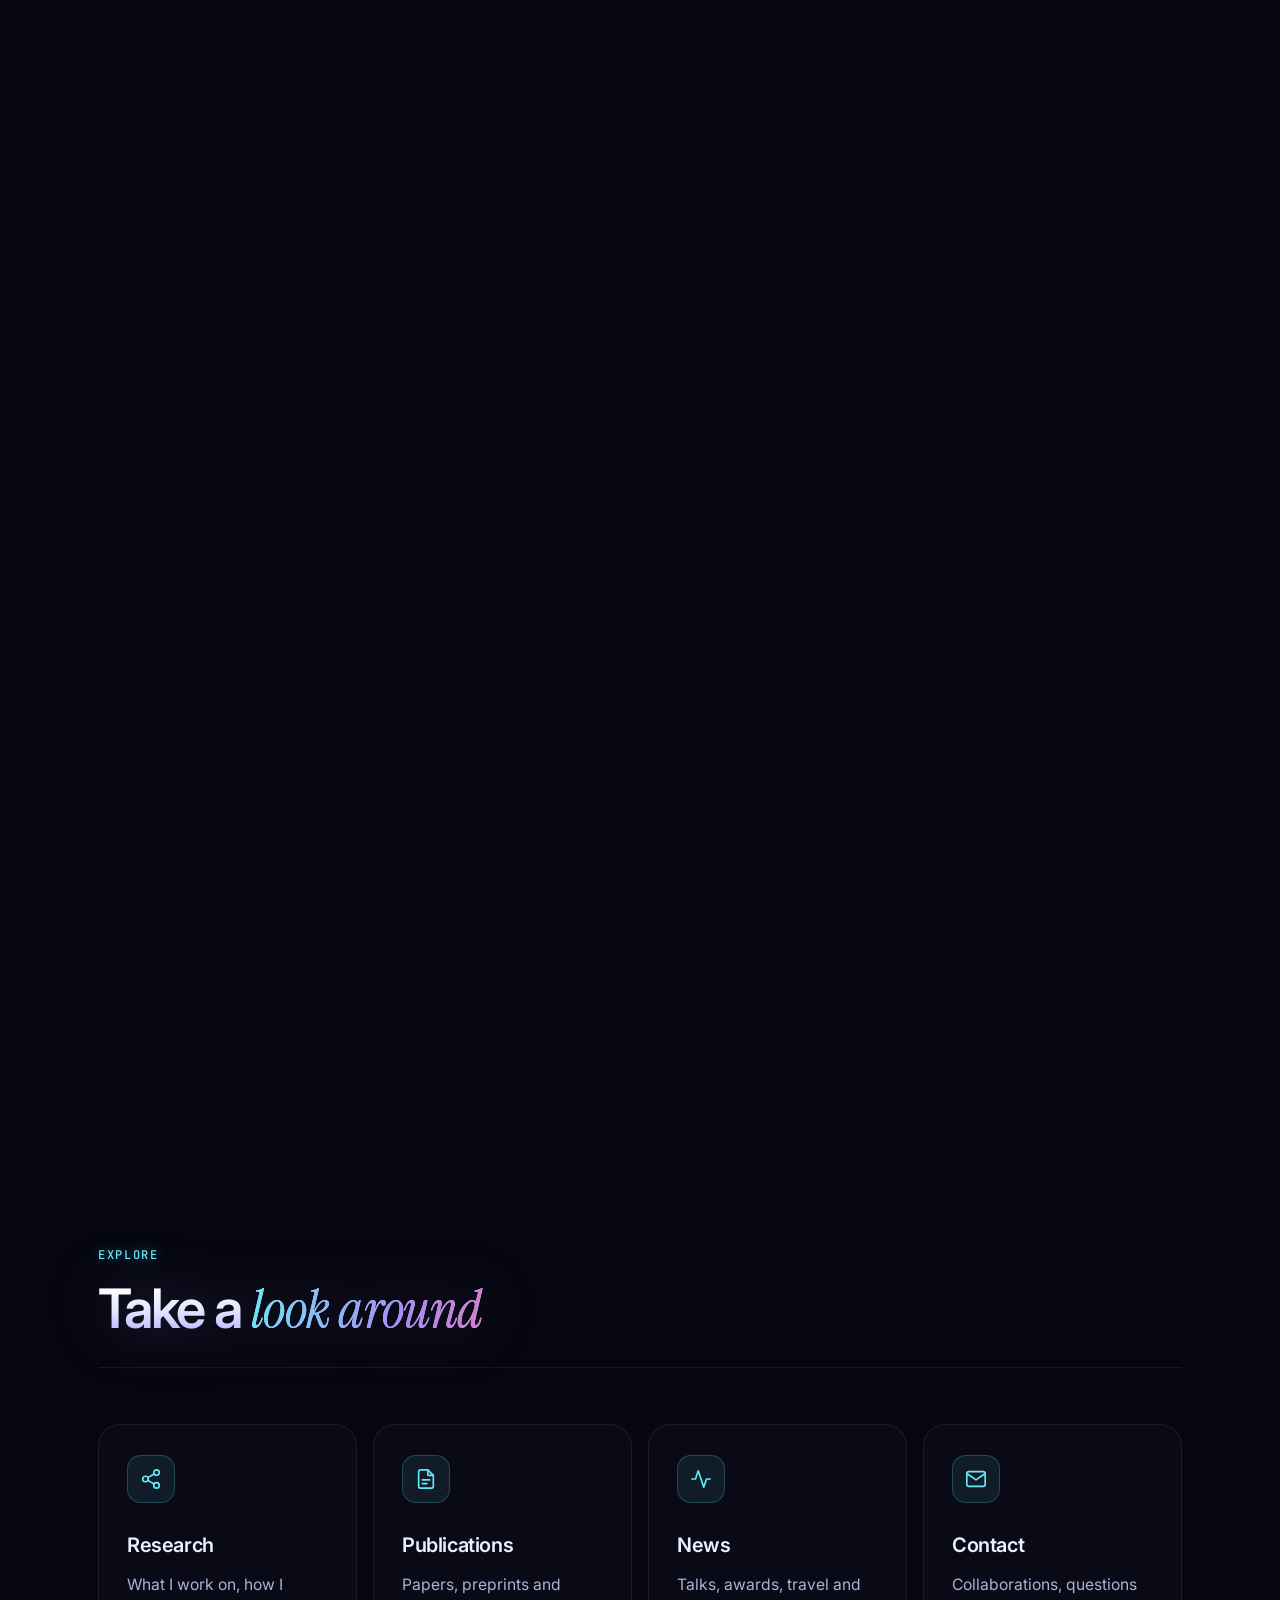
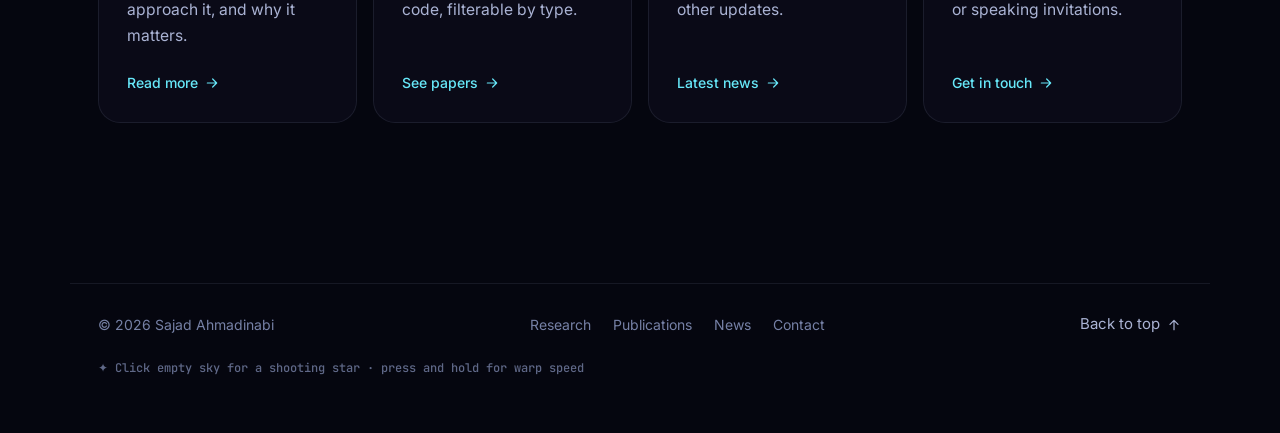
==== commit 399578de: "Switch to a nebula colour palette Titles use a starlight white-to-lavender gradient with a soft glow" ====
--- a/index.html
+++ b/index.html
@@ -5,7 +5,7 @@
   <meta name="viewport" content="width=device-width, initial-scale=1">
   <title>Sajad Ahmadinabi</title>
   <meta name="description" content="Sajad Ahmadinabi: research, publications, news and contact.">
-  <meta name="theme-color" content="#07090d">
+  <meta name="theme-color" content="#05060f">
   <meta property="og:type" content="website">
   <meta property="og:title" content="Sajad Ahmadinabi">
   <meta property="og:description" content="Research, publications, news and contact.">
@@ -21,8 +21,8 @@
   <link rel="preconnect" href="https://fonts.googleapis.com">
   <link rel="preconnect" href="https://fonts.gstatic.com" crossorigin>
   <link href="https://fonts.googleapis.com/css2?family=Inter:wght@400;500;600;700&family=Instrument+Serif:ital@0;1&family=JetBrains+Mono:wght@400;500&display=swap" rel="stylesheet">
-  <link rel="stylesheet" href="style.css?v=6">
-  <script src="script.js?v=6" defer></script>
+  <link rel="stylesheet" href="style.css?v=7">
+  <script src="script.js?v=7" defer></script>
 </head>
 <body id="top">
   <!--
@@ -135,7 +135,7 @@
                   <radialGradient id="astro-glass" cx="35%" cy="25%" r="75%">
                     <stop offset="0" stop-color="#ffffff" stop-opacity="0.22"/>
                     <stop offset="0.5" stop-color="#ffffff" stop-opacity="0"/>
-                    <stop offset="1" stop-color="#5eead4" stop-opacity="0.12"/>
+                    <stop offset="1" stop-color="#67e8f9" stop-opacity="0.12"/>
                   </radialGradient>
                   <clipPath id="astro-window"><circle cx="160" cy="145" r="86"/></clipPath>
                   <clipPath id="astro-helmet"><circle cx="160" cy="140" r="116"/></clipPath>
@@ -145,8 +145,8 @@
                 <rect x="52" y="200" width="216" height="172" rx="46" fill="#94a3b8"/>
                 <path d="M 34 372 C 34 292 82 250 160 250 C 238 250 286 292 286 372 Z" fill="url(#astro-suit)"/>
                 <path d="M 98 300 C 104 330 104 350 100 372 M 222 300 C 216 330 216 350 220 372" stroke="#cbd5e1" stroke-width="3" fill="none" stroke-linecap="round"/>
-                <circle cx="80" cy="306" r="14" fill="#0b1424" stroke="#5eead4" stroke-width="2"/>
-                <path d="M80 297.5l2.4 5 5.4.6-4 3.7 1.1 5.3-4.9-2.8-4.9 2.8 1.1-5.3-4-3.7 5.4-.6z" fill="#5eead4"/>
+                <circle cx="80" cy="306" r="14" fill="#0b1424" stroke="#67e8f9" stroke-width="2"/>
+                <path d="M80 297.5l2.4 5 5.4.6-4 3.7 1.1 5.3-4.9-2.8-4.9 2.8 1.1-5.3-4-3.7 5.4-.6z" fill="#67e8f9"/>
                 <rect x="126" y="292" width="68" height="44" rx="9" fill="#e2e8f0" stroke="#94a3b8" stroke-width="2"/>
                 <rect x="136" y="301" width="26" height="12" rx="3" fill="#0f766e"/>
                 <circle cx="176" cy="307" r="4" fill="#ef4444"/>
@@ -183,7 +183,7 @@
                     <circle cx="160" cy="145" r="90" fill="url(#astro-visor)"/>
                     <path d="M 96 110 C 108 82 134 66 164 64" stroke="#ffffff" stroke-opacity="0.75" stroke-width="7" fill="none" stroke-linecap="round"/>
                     <path d="M 92 134 C 92.5 128 93.5 123 95.5 118" stroke="#ffffff" stroke-opacity="0.6" stroke-width="5" fill="none" stroke-linecap="round"/>
-                    <path d="M 92 202 C 130 178 196 178 232 198" stroke="#5eead4" stroke-opacity="0.55" stroke-width="3" fill="none"/>
+                    <path d="M 92 202 C 130 178 196 178 232 198" stroke="#67e8f9" stroke-opacity="0.55" stroke-width="3" fill="none"/>
                     <circle cx="205" cy="98" r="1.8" fill="#ffffff"/>
                     <circle cx="221" cy="121" r="1.2" fill="#ffffff"/>
                     <circle cx="190" cy="82" r="1" fill="#ffffff"/>
@@ -246,7 +246,7 @@
             </radialGradient>
             <radialGradient id="earth-atmo" cx="50%" cy="50%" r="50%">
               <stop offset="0.84" stop-color="#38bdf8" stop-opacity="0"/>
-              <stop offset="0.9" stop-color="#5eead4" stop-opacity="0.4"/>
+              <stop offset="0.9" stop-color="#67e8f9" stop-opacity="0.4"/>
               <stop offset="1" stop-color="#38bdf8" stop-opacity="0"/>
             </radialGradient>
             <radialGradient id="moon-fill" cx="38%" cy="30%" r="75%">
@@ -259,8 +259,9 @@
               <stop offset="1" stop-color="#e2e8f0" stop-opacity="0"/>
             </radialGradient>
             <linearGradient id="trail-grad" x1="0" y1="1" x2="1" y2="0">
-              <stop offset="0" stop-color="#5eead4"/>
-              <stop offset="1" stop-color="#818cf8"/>
+              <stop offset="0" stop-color="#67e8f9"/>
+              <stop offset="0.55" stop-color="#a78bfa"/>
+              <stop offset="1" stop-color="#f472b6"/>
             </linearGradient>
             <linearGradient id="flame-grad" x1="0" y1="0" x2="0" y2="1">
               <stop offset="0" stop-color="#fff7ae"/>
@@ -304,10 +305,10 @@
           <g id="markers"></g>
 
           <!-- Landing: ring + flag -->
-          <circle class="touchdown" cx="600" cy="160" r="12" fill="none" stroke="#5eead4" stroke-width="2"/>
+          <circle class="touchdown" cx="600" cy="160" r="12" fill="none" stroke="#67e8f9" stroke-width="2"/>
           <g class="flag">
             <line x1="646" y1="174" x2="646" y2="118" stroke="#e2e8f0" stroke-width="2.5" stroke-linecap="round"/>
-            <path d="M647 119 L 684 128 L 647 139 Z" fill="#5eead4"/>
+            <path d="M647 119 L 684 128 L 647 139 Z" fill="#67e8f9"/>
           </g>
 
           <!-- Rocket (drawn pointing up, centred on its body) -->
--- a/style.css
+++ b/style.css
@@ -1,53 +1,64 @@
 /* =========================================================
    Theme: change colors here to restyle the whole site
    ========================================================= */
+/* "Nebula" palette: starlight text, cyan / violet / pink accents */
 :root,
 [data-theme="dark"] {
-  --bg: #07090d;
-  --bg-2: #0d1117;
-  --surface: rgba(255, 255, 255, 0.03);
-  --surface-2: rgba(255, 255, 255, 0.07);
-  --border: rgba(255, 255, 255, 0.08);
-  --border-strong: rgba(255, 255, 255, 0.16);
-  --text: #eef1f5;
-  --muted: #9aa4b2;
-  --faint: #6b7584;
-  --accent-1: #5eead4;
-  --accent-2: #818cf8;
-  --on-accent: #04121a;
-  --node: 94, 234, 212;         /* network + highlights, as r, g, b */
-  --star: 255, 255, 255;        /* starfield on the home page */
-  --glow-a: rgba(94, 234, 212, 0.14);
-  --glow-b: rgba(129, 140, 248, 0.14);
-  --nav-bg: rgba(10, 13, 18, 0.62);
+  --bg: #05060f;                /* deep space navy */
+  --bg-2: #0c0e1f;
+  --surface: rgba(167, 139, 250, 0.035);
+  --surface-2: rgba(199, 210, 254, 0.08);
+  --border: rgba(199, 210, 254, 0.09);
+  --border-strong: rgba(199, 210, 254, 0.18);
+  --text: #eaf0ff;              /* starlight white */
+  --muted: #aab3d4;             /* lavender grey */
+  --faint: #7681a6;
+  --accent-1: #67e8f9;          /* cyan */
+  --accent-2: #a78bfa;          /* violet */
+  --accent-3: #f472b6;          /* nebula pink */
+  --on-accent: #0a0618;
+  --node: 103, 232, 249;        /* cyan, as r, g, b (rings, glows, highlights) */
+  --star: 255, 255, 255;        /* starfield colour */
+  --glow-a: rgba(103, 232, 249, 0.12);
+  --glow-b: rgba(167, 139, 250, 0.16);
+  --nav-bg: rgba(10, 10, 28, 0.62);
   --shadow: 0 30px 80px -30px rgba(0, 0, 0, 0.75);
-  --todo-line: #f59e0b;
+  --todo-line: #fbbf24;
+  --title-grad: linear-gradient(180deg, #ffffff 15%, #dbe4ff 55%, #b9a8ff 100%);
+  --title-glow: drop-shadow(0 0 28px rgba(167, 139, 250, 0.28));
+  --label-glow: 0 0 14px rgba(103, 232, 249, 0.55);
 }
 
 [data-theme="light"] {
-  --bg: #f6f7f9;
+  --bg: #f5f6fb;
   --bg-2: #ffffff;
   --surface: rgba(255, 255, 255, 0.75);
   --surface-2: #ffffff;
-  --border: rgba(15, 23, 42, 0.09);
-  --border-strong: rgba(15, 23, 42, 0.18);
-  --text: #0b1220;
-  --muted: #4a5568;
-  --faint: #7c8796;
-  --accent-1: #0d9488;
-  --accent-2: #4f46e5;
+  --border: rgba(30, 27, 75, 0.09);
+  --border-strong: rgba(30, 27, 75, 0.18);
+  --text: #0d0f26;
+  --muted: #4a4f72;
+  --faint: #737899;
+  --accent-1: #0891b2;
+  --accent-2: #7c3aed;
+  --accent-3: #db2777;
   --on-accent: #ffffff;
-  --node: 13, 148, 136;
-  --star: 30, 41, 59;
-  --glow-a: rgba(13, 148, 136, 0.12);
-  --glow-b: rgba(79, 70, 229, 0.10);
-  --nav-bg: rgba(246, 247, 249, 0.72);
-  --shadow: 0 30px 70px -34px rgba(15, 23, 42, 0.35);
+  --node: 8, 145, 178;
+  --star: 49, 46, 129;
+  --glow-a: rgba(8, 145, 178, 0.10);
+  --glow-b: rgba(124, 58, 237, 0.10);
+  --nav-bg: rgba(245, 246, 251, 0.75);
+  --shadow: 0 30px 70px -34px rgba(30, 27, 75, 0.35);
   --todo-line: #d97706;
+  --title-grad: linear-gradient(180deg, #0d0f26 30%, #3b2f86 100%);
+  --title-glow: none;
+  --label-glow: none;
 }
 
 :root {
-  --grad: linear-gradient(120deg, var(--accent-1), var(--accent-2));
+  --grad: linear-gradient(120deg, var(--accent-1), var(--accent-2) 55%, var(--accent-3));
+  /* Shimmering gradient for highlighted words (wraps back to cyan so it can slide) */
+  --grad-text: linear-gradient(100deg, var(--accent-1), var(--accent-2) 30%, var(--accent-3) 55%, var(--accent-2) 75%, var(--accent-1));
   --sans: "Inter", -apple-system, BlinkMacSystemFont, "Segoe UI", Roboto, Arial, sans-serif;
   --serif: "Instrument Serif", "Iowan Old Style", Georgia, serif;
   --mono: "JetBrains Mono", ui-monospace, SFMono-Regular, Menlo, monospace;
@@ -82,7 +93,7 @@
   transition: background-color 0.4s var(--ease), color 0.4s var(--ease);
 }
 
-::selection { background: rgba(var(--node), 0.3); }
+::selection { background: rgba(167, 139, 250, 0.35); }
 
 a { color: inherit; text-decoration: none; }
 
@@ -118,11 +129,20 @@
   text-underline-offset: 5px;
 }
 
-.gradient-text {
-  background: var(--grad);
+/* Highlighted words: cyan → violet → pink nebula that slowly shimmers */
+.gradient-text,
+h1 em,
+h2 em {
+  background: var(--grad-text);
+  background-size: 220% 100%;
   -webkit-background-clip: text;
   background-clip: text;
   color: transparent;
+  animation: nebula 9s ease-in-out infinite alternate;
+}
+@keyframes nebula {
+  from { background-position: 0% 50%; }
+  to { background-position: 100% 50%; }
 }
 
 /* Starfield behind every page (drawn by script.js) */
@@ -234,7 +254,7 @@
   transition: color 0.2s;
 }
 .text-link svg { width: 16px; height: 16px; transition: transform 0.25s var(--ease); }
-.text-link:hover { color: var(--text); }
+.text-link:hover { color: var(--accent-1); text-shadow: var(--label-glow); }
 .text-link:hover svg { transform: translate(2px, -2px); }
 
 /* =========================================================
@@ -378,6 +398,16 @@
   letter-spacing: -0.05em;
 }
 
+/* Titles glow like starlight: white fading to lavender */
+h1,
+h2 {
+  background: var(--title-grad);
+  -webkit-background-clip: text;
+  background-clip: text;
+  color: transparent;
+  filter: var(--title-glow);
+}
+
 .tagline {
   max-width: 30ch;
   margin: 0 0 18px;
@@ -421,7 +451,7 @@
   transition: color 0.2s;
 }
 .socials a svg { width: 14px; height: 14px; opacity: 0.6; transition: transform 0.25s var(--ease), opacity 0.2s; }
-.socials a:hover { color: var(--text); }
+.socials a:hover { color: var(--accent-1); text-shadow: var(--label-glow); }
 .socials a:hover svg { transform: translate(2px, -2px); opacity: 1; }
 
 /* ---------- Space hero: orbiting planet (the starfield is .space-bg) ---------- */
@@ -685,9 +715,11 @@
 
 .section-num {
   display: inline-block;
-  font: 500 13px/1 var(--mono);
-  letter-spacing: 0.02em;
+  font: 500 12px/1 var(--mono);
+  letter-spacing: 0.14em;
+  text-transform: uppercase;
   color: var(--accent-1);
+  text-shadow: var(--label-glow);
 }
 
 h2 {
@@ -704,10 +736,6 @@
   font-weight: 400;
   letter-spacing: -0.01em;
   padding-right: 0.06em;
-  background: var(--grad);
-  -webkit-background-clip: text;
-  background-clip: text;
-  color: transparent;
 }
 
 .section-sub {
@@ -983,14 +1011,18 @@
    ========================================================= */
 .journey {
   /* Always a night sky, even in light mode */
-  --text: #eef1f5;
-  --muted: #a3adbb;
-  --faint: #6f7a8a;
-  --border: rgba(255, 255, 255, 0.1);
-  --accent-1: #5eead4;
-  --accent-2: #818cf8;
-  --node: 94, 234, 212;
-  --grad: linear-gradient(120deg, #5eead4, #818cf8);
+  --text: #eaf0ff;
+  --muted: #aab3d4;
+  --faint: #7681a6;
+  --border: rgba(199, 210, 254, 0.1);
+  --accent-1: #67e8f9;
+  --accent-2: #a78bfa;
+  --accent-3: #f472b6;
+  --node: 103, 232, 249;
+  --grad-text: linear-gradient(100deg, #67e8f9, #a78bfa 30%, #f472b6 55%, #a78bfa 75%, #67e8f9);
+  --title-grad: linear-gradient(180deg, #ffffff 15%, #dbe4ff 55%, #b9a8ff 100%);
+  --title-glow: drop-shadow(0 0 28px rgba(167, 139, 250, 0.28));
+  --label-glow: 0 0 14px rgba(103, 232, 249, 0.55);
   position: relative;
   height: 380vh;
   color: var(--text);
@@ -1003,9 +1035,10 @@
   height: 100svh;
   overflow: hidden;
   background:
-    radial-gradient(ellipse 55% 45% at 78% 18%, rgba(129, 140, 248, 0.16), transparent 70%),
-    radial-gradient(ellipse 45% 40% at 25% 95%, rgba(94, 234, 212, 0.10), transparent 70%),
-    #04060b;
+    radial-gradient(ellipse 55% 45% at 78% 18%, rgba(167, 139, 250, 0.17), transparent 70%),
+    radial-gradient(ellipse 40% 35% at 95% 70%, rgba(244, 114, 182, 0.07), transparent 70%),
+    radial-gradient(ellipse 45% 40% at 25% 95%, rgba(103, 232, 249, 0.10), transparent 70%),
+    #04050d;
 }
 
 .stars {
@@ -1093,7 +1126,7 @@
 .mission-log li.done { opacity: 0.7; }
 .mission-log li.active {
   opacity: 1;
-  border-color: rgba(94, 234, 212, 0.35);
+  border-color: rgba(103, 232, 249, 0.35);
   background: rgba(255, 255, 255, 0.04);
 }
 .ml-num { font: 500 12px/1.9 var(--mono); color: var(--accent-1); }
@@ -1132,13 +1165,13 @@
   stroke-width: 2;
   transition: fill 0.4s, stroke 0.4s;
 }
-.marker.passed circle { fill: #5eead4; stroke: #5eead4; }
+.marker.passed circle { fill: #67e8f9; stroke: #67e8f9; }
 .marker text {
   font: 500 14px var(--mono);
   fill: rgba(255, 255, 255, 0.45);
   transition: fill 0.4s;
 }
-.marker.passed text { fill: #5eead4; }
+.marker.passed text { fill: #67e8f9; }
 
 #rocket .flame-wrap {
   opacity: 0;
@@ -1197,6 +1230,9 @@
   .js .reveal { opacity: 1; transform: none; transition: none; }
   .pulse::after,
   .astronaut > svg,
+  .gradient-text,
+  h1 em,
+  h2 em,
   .body-sat .sat,
   .scroll-cue span,
   .shooting-star,
